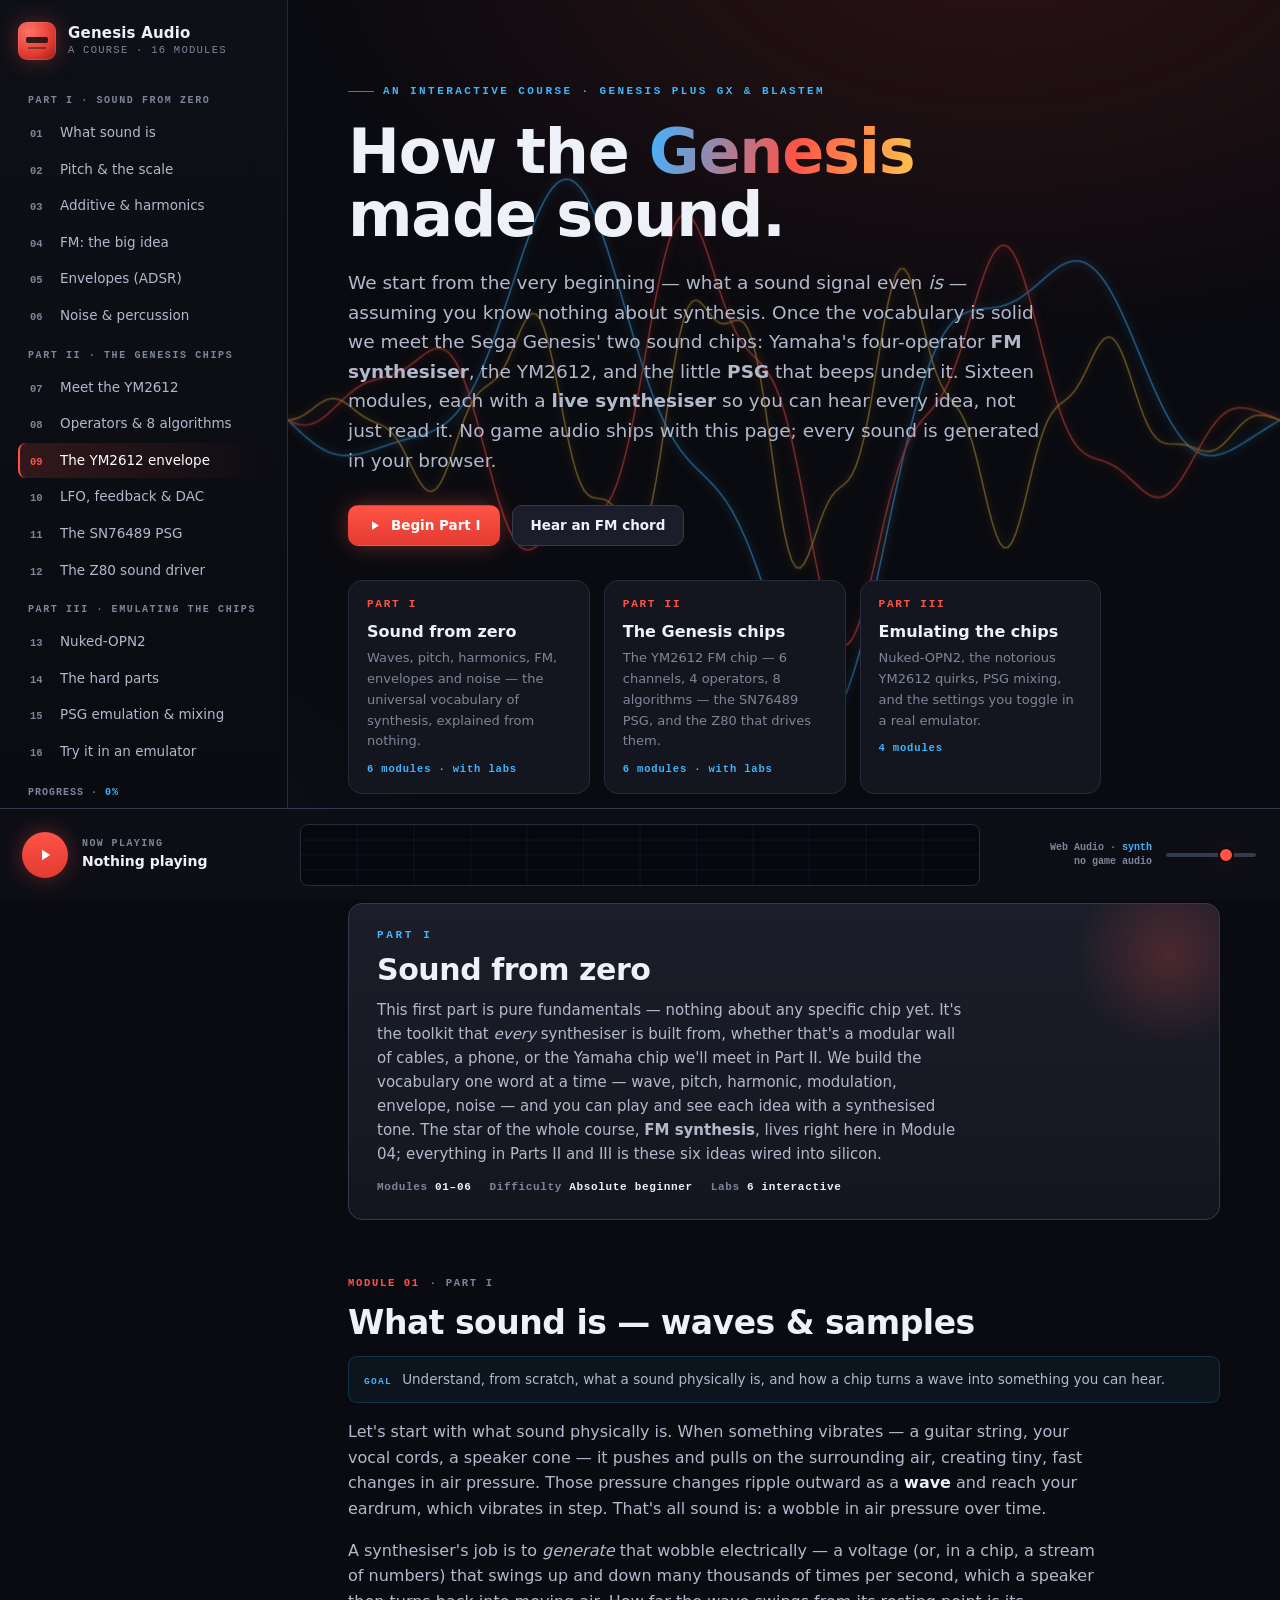
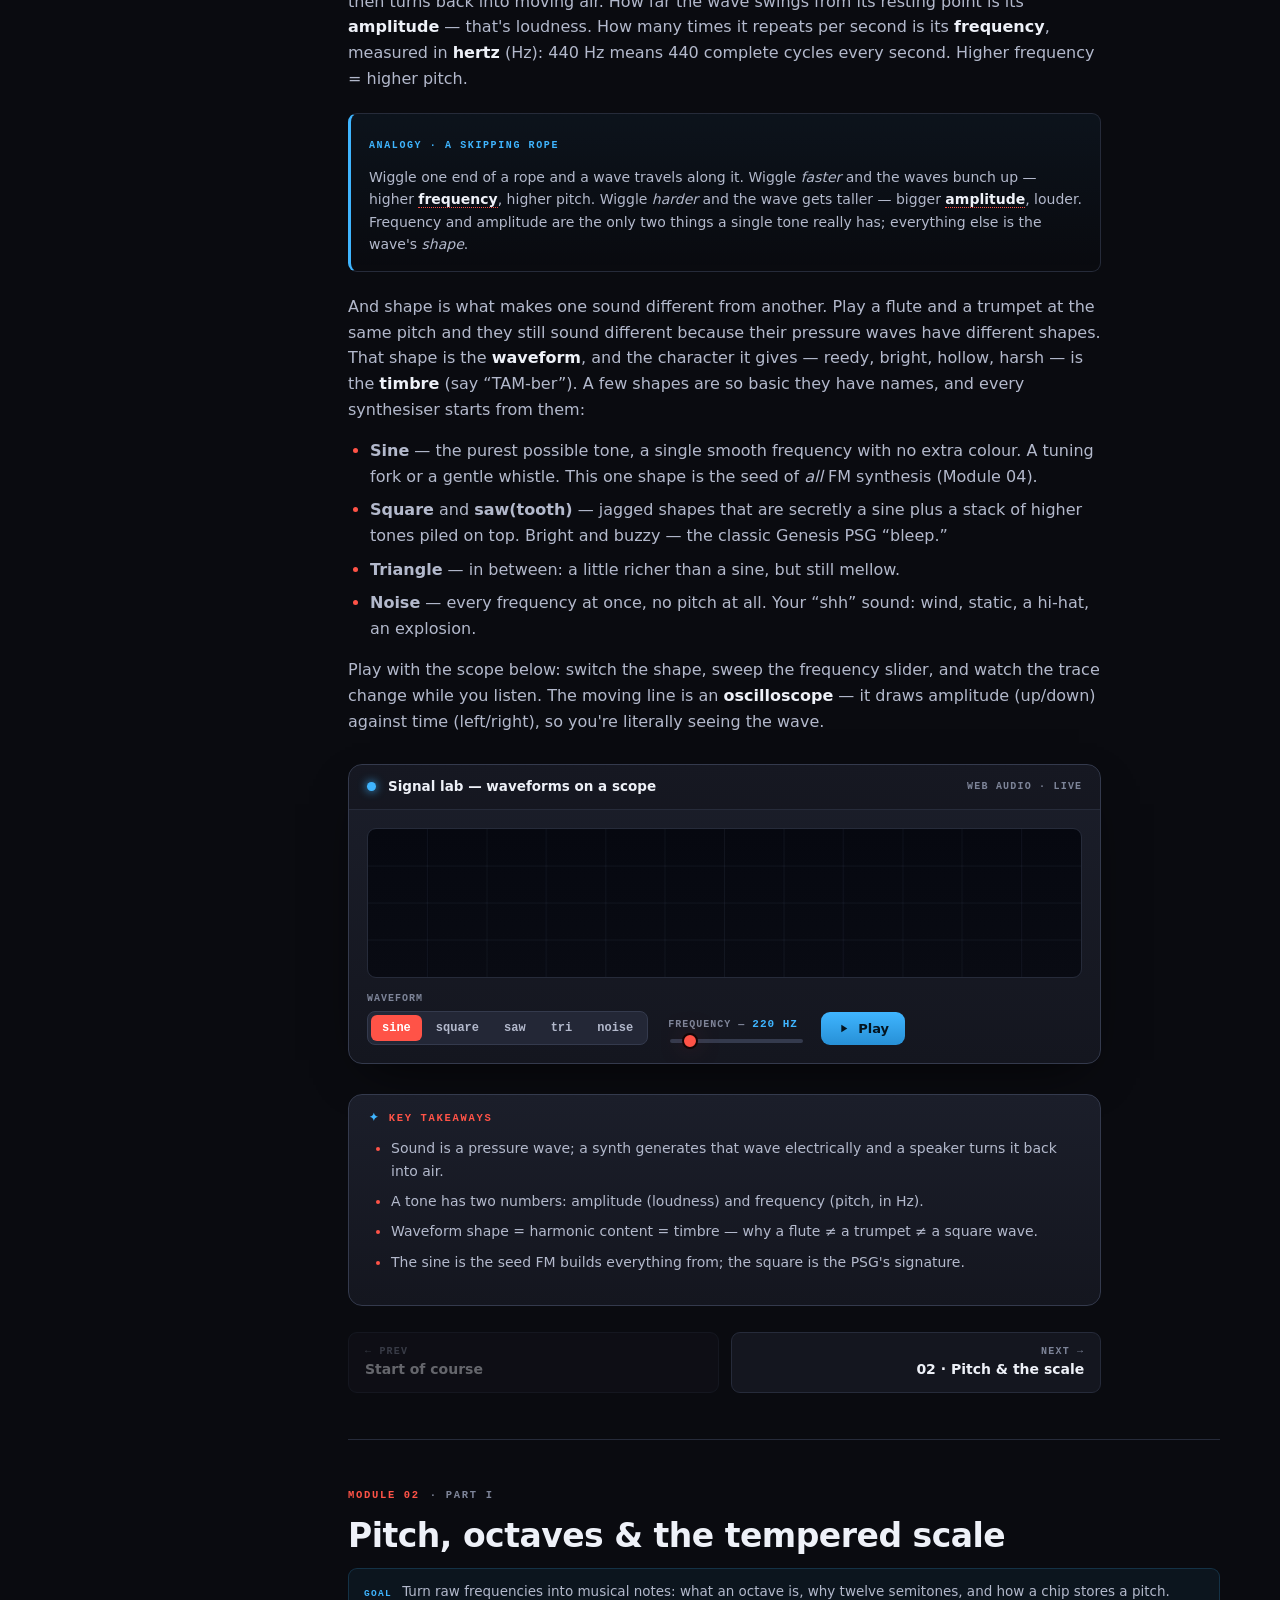
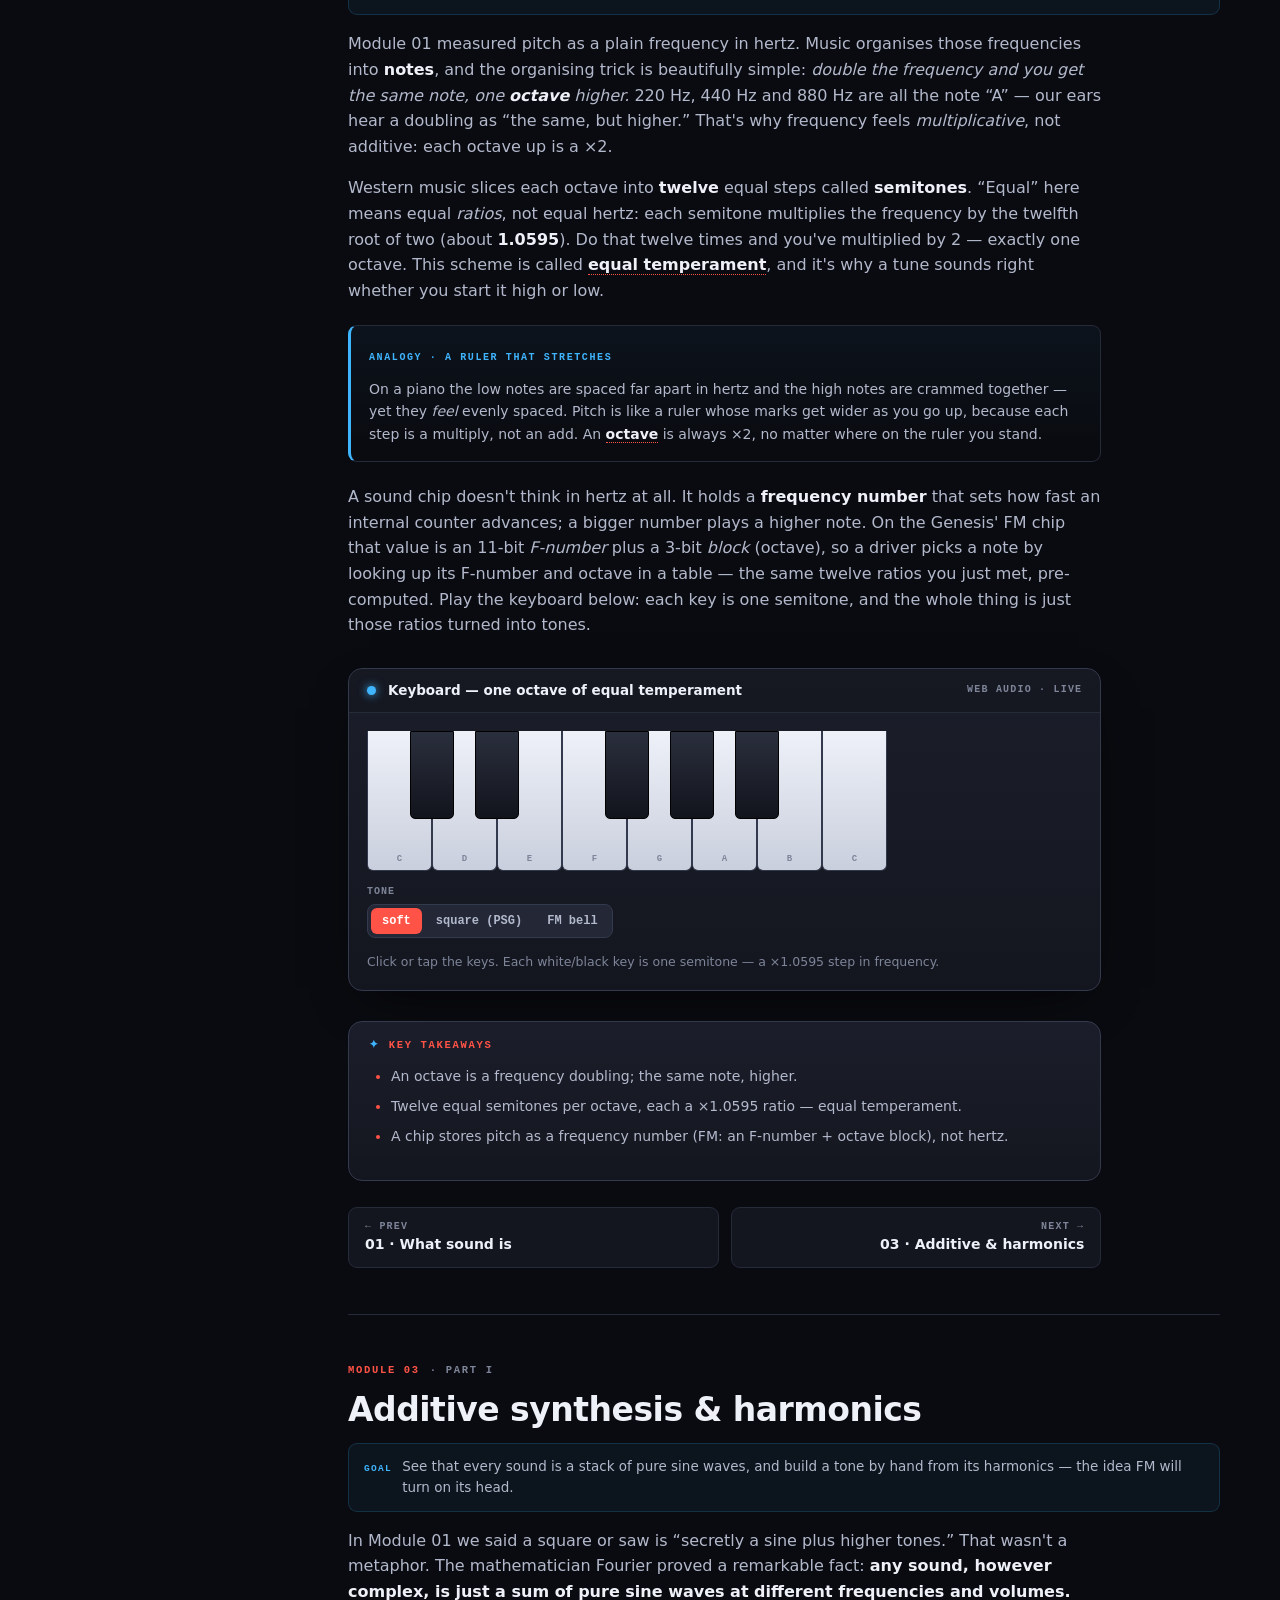
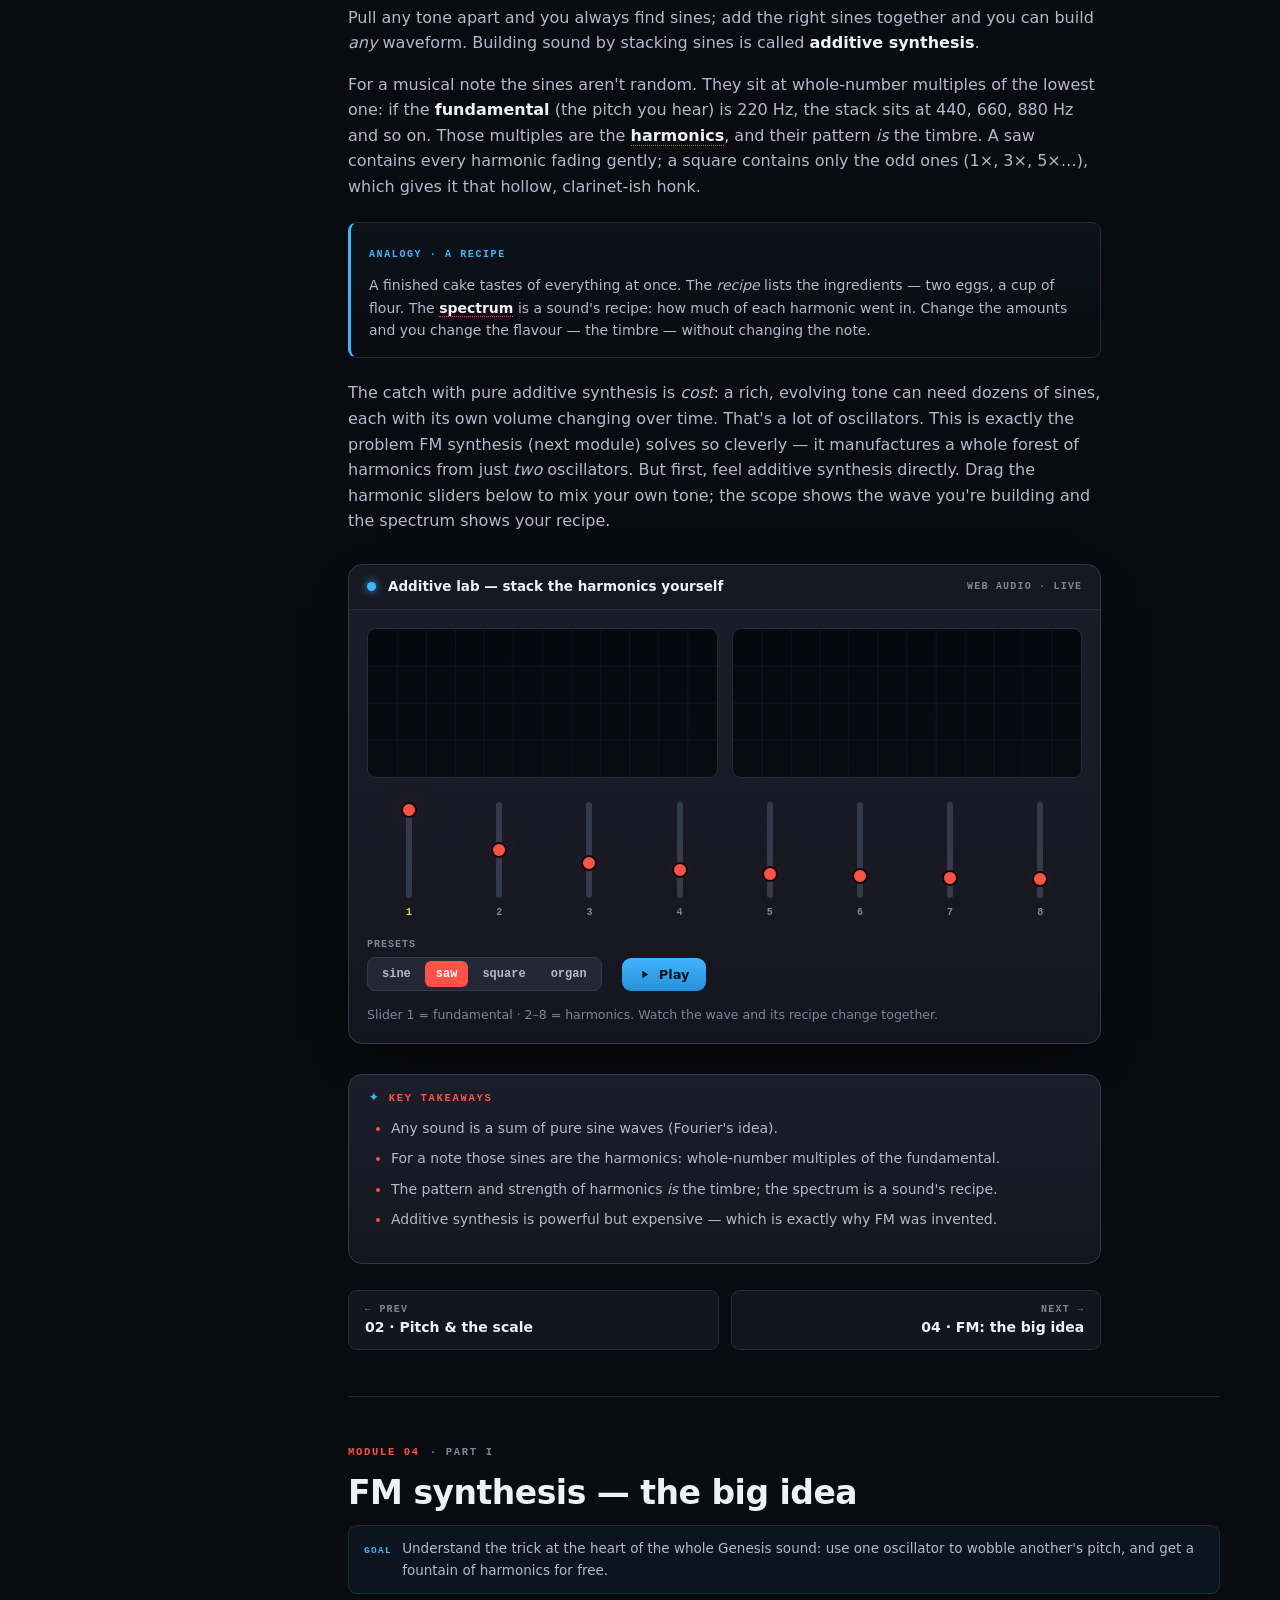
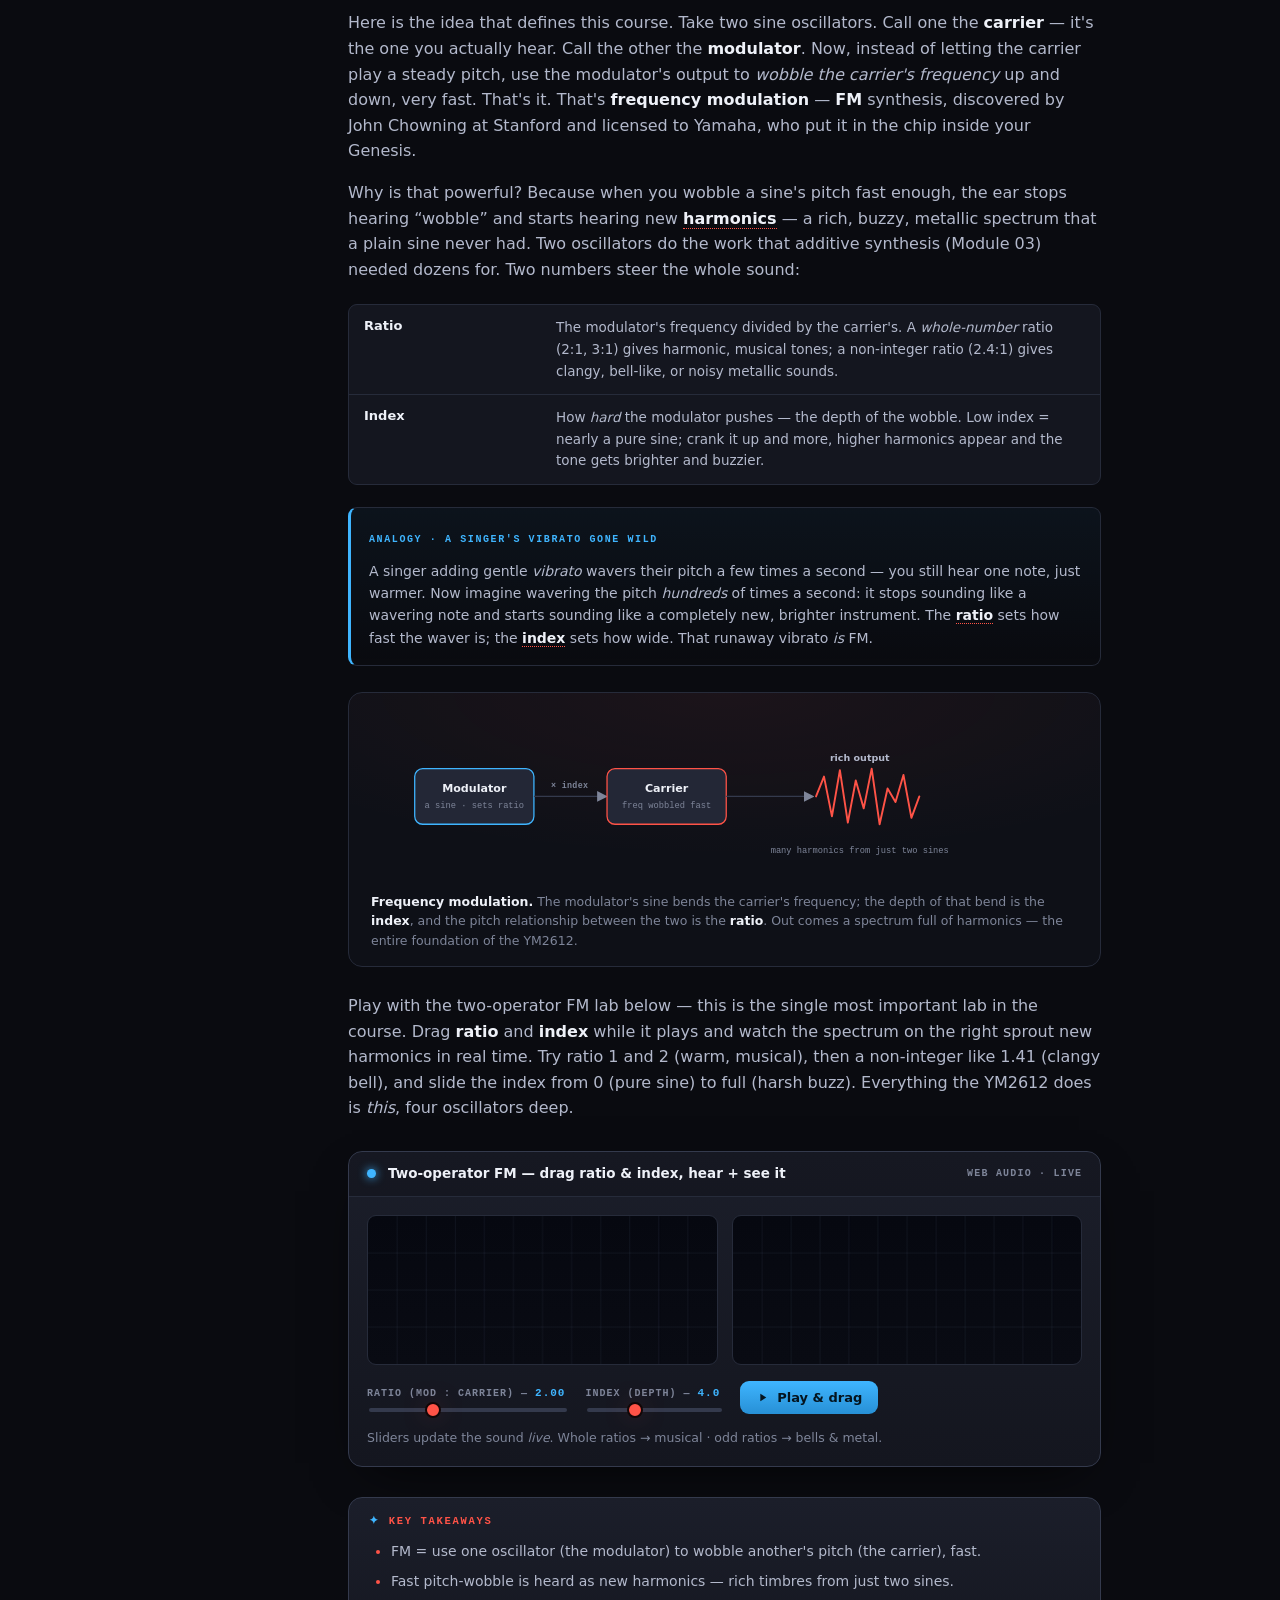
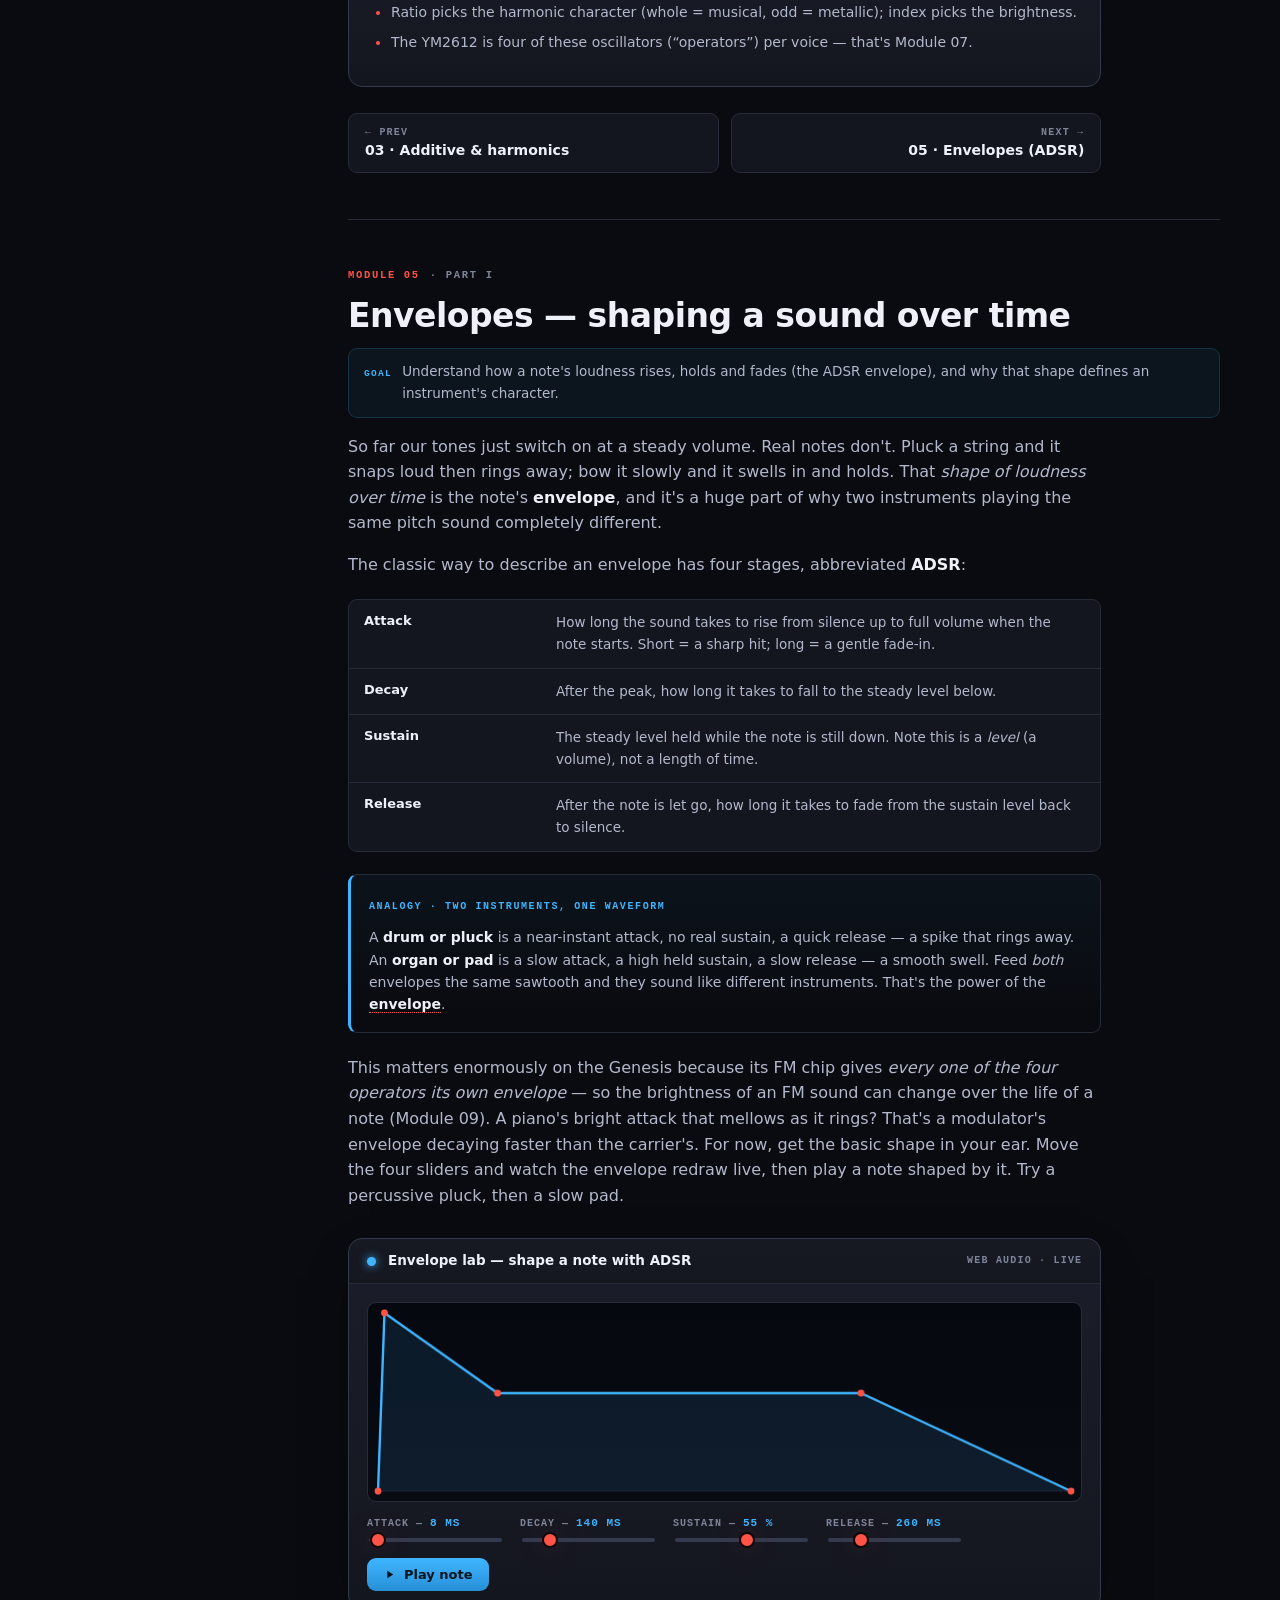
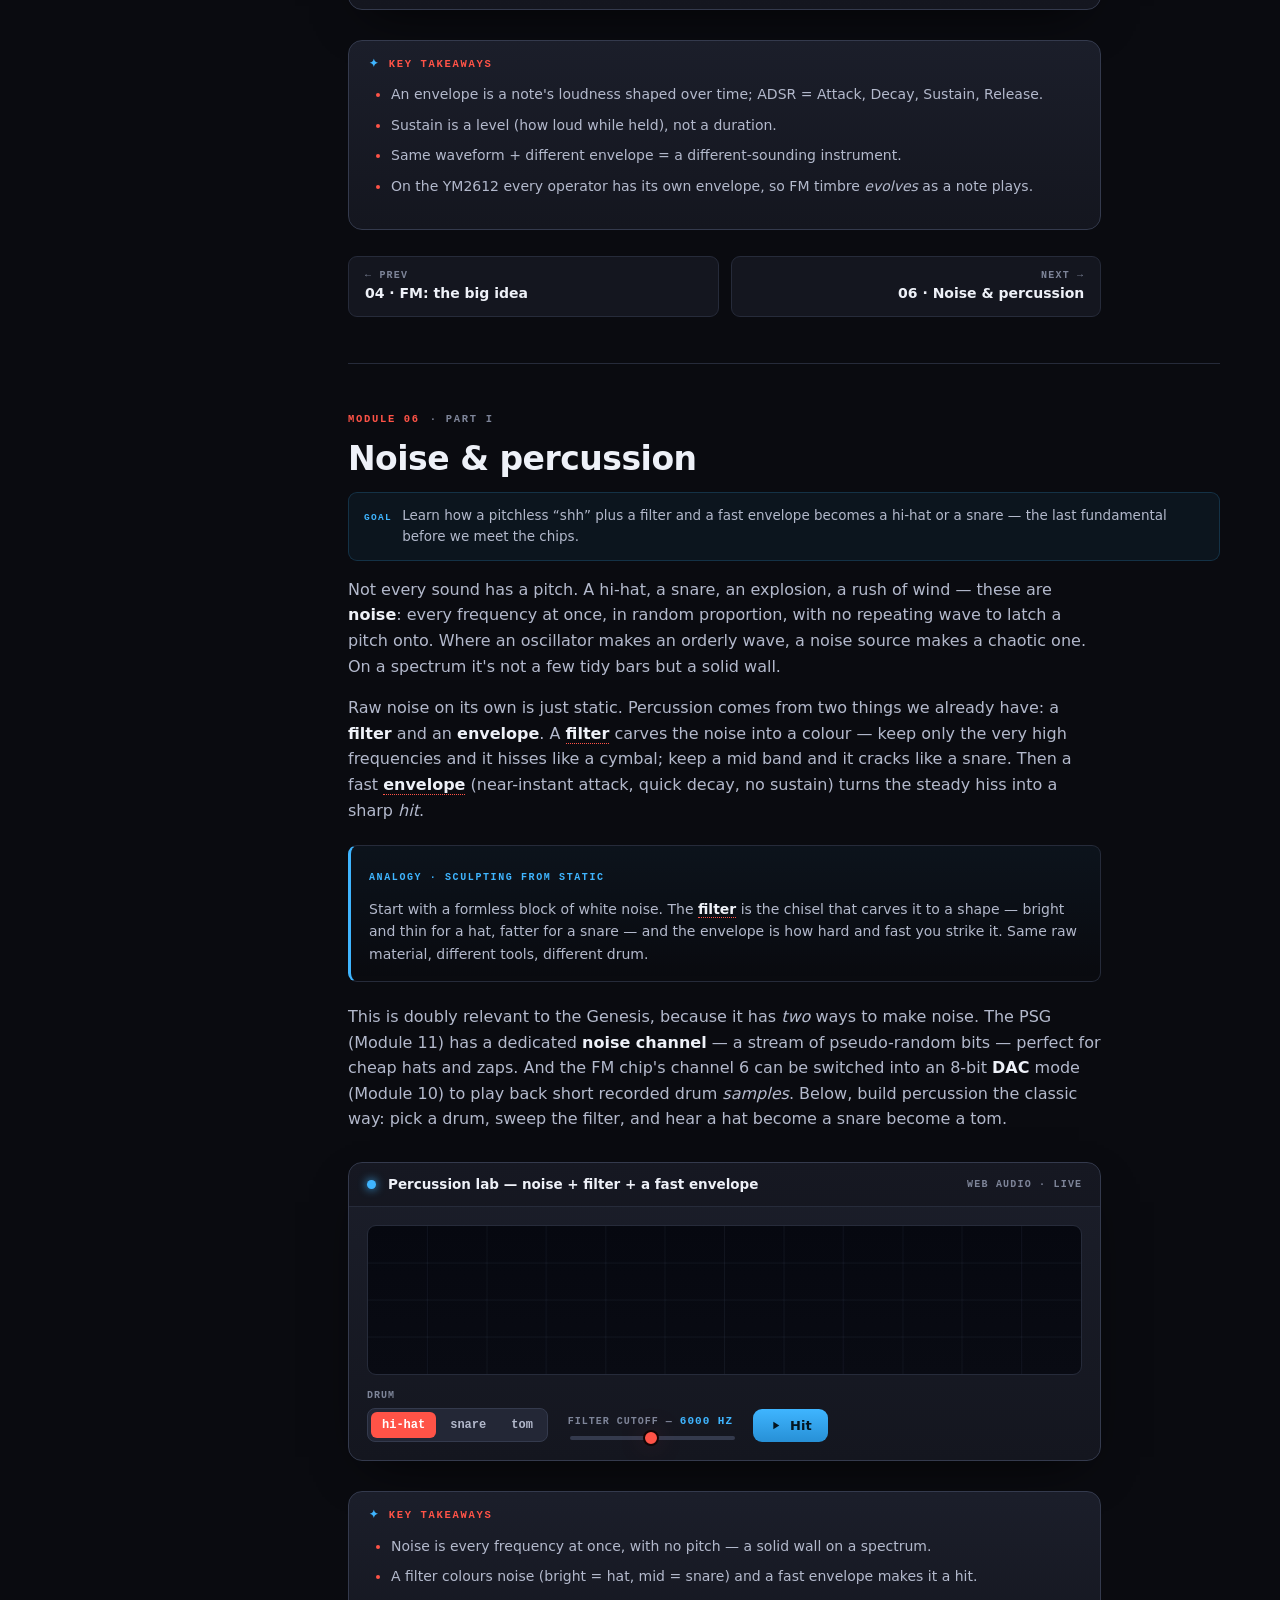
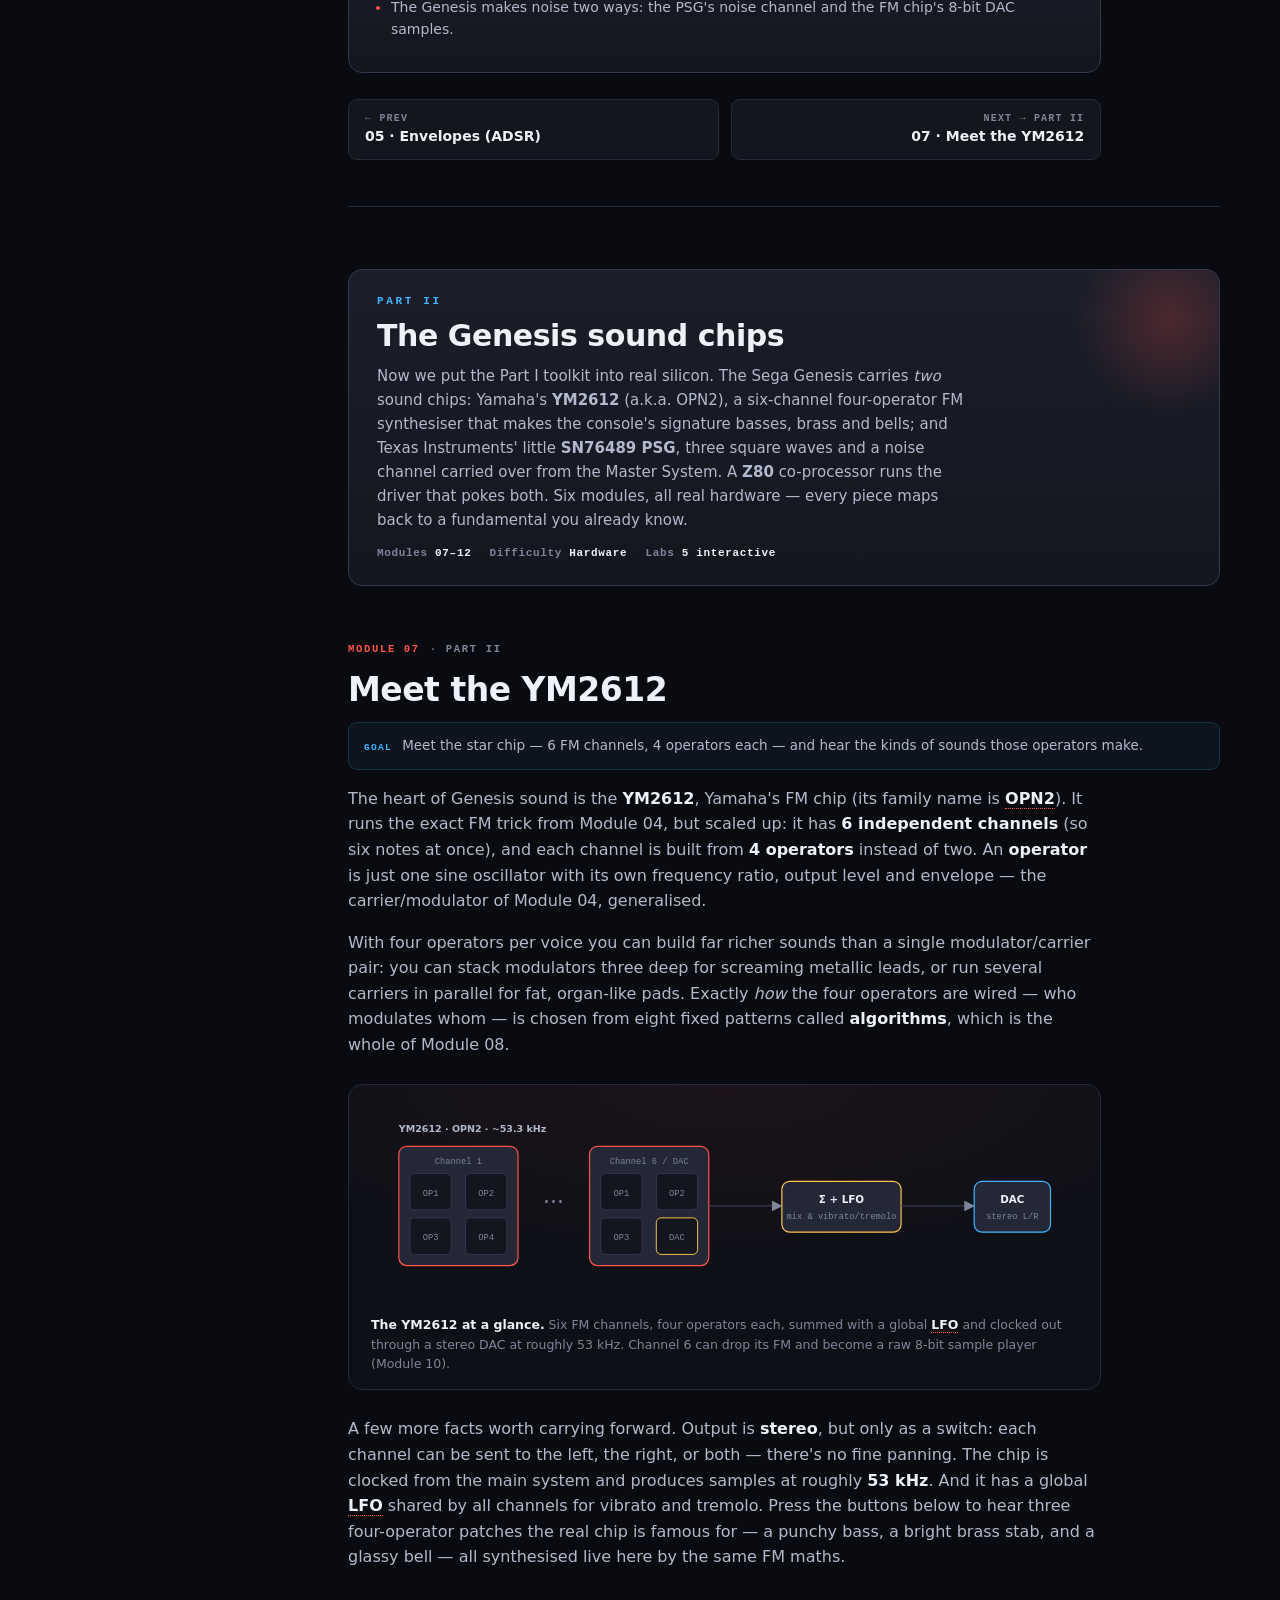
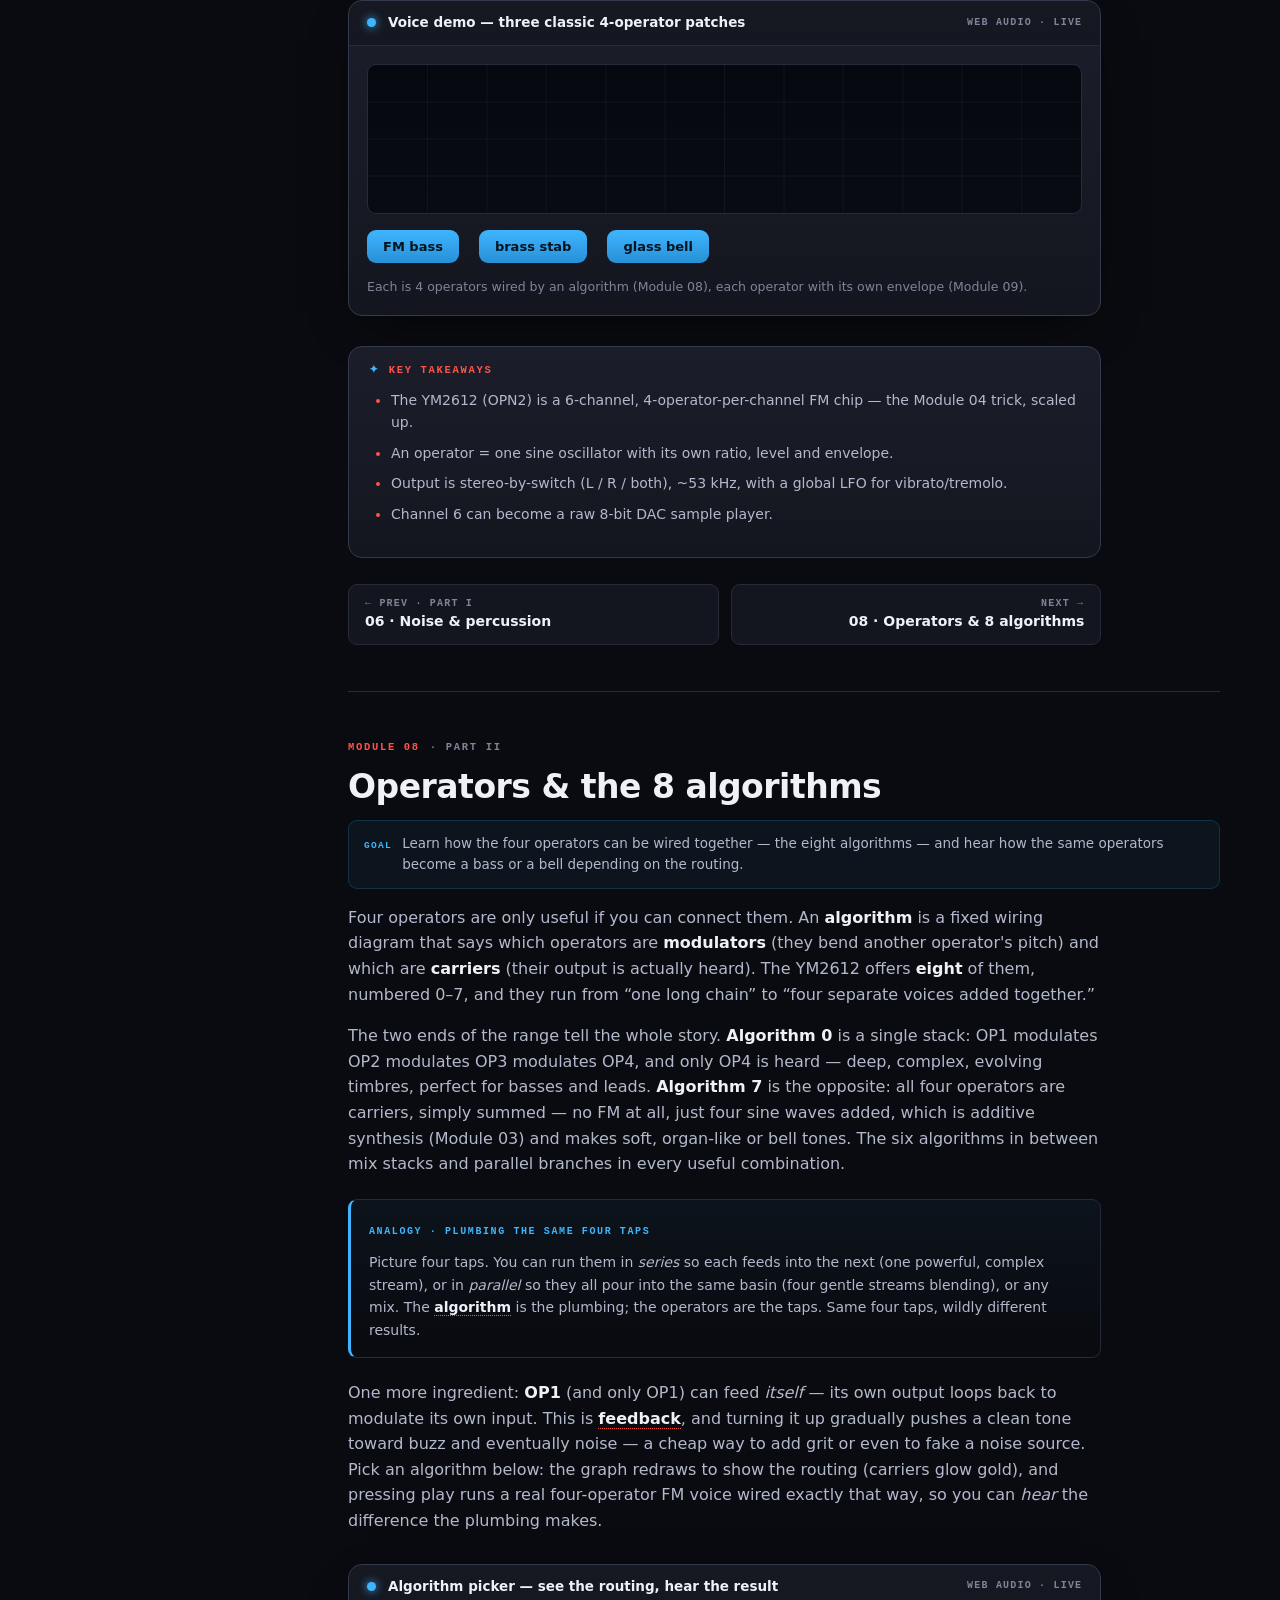
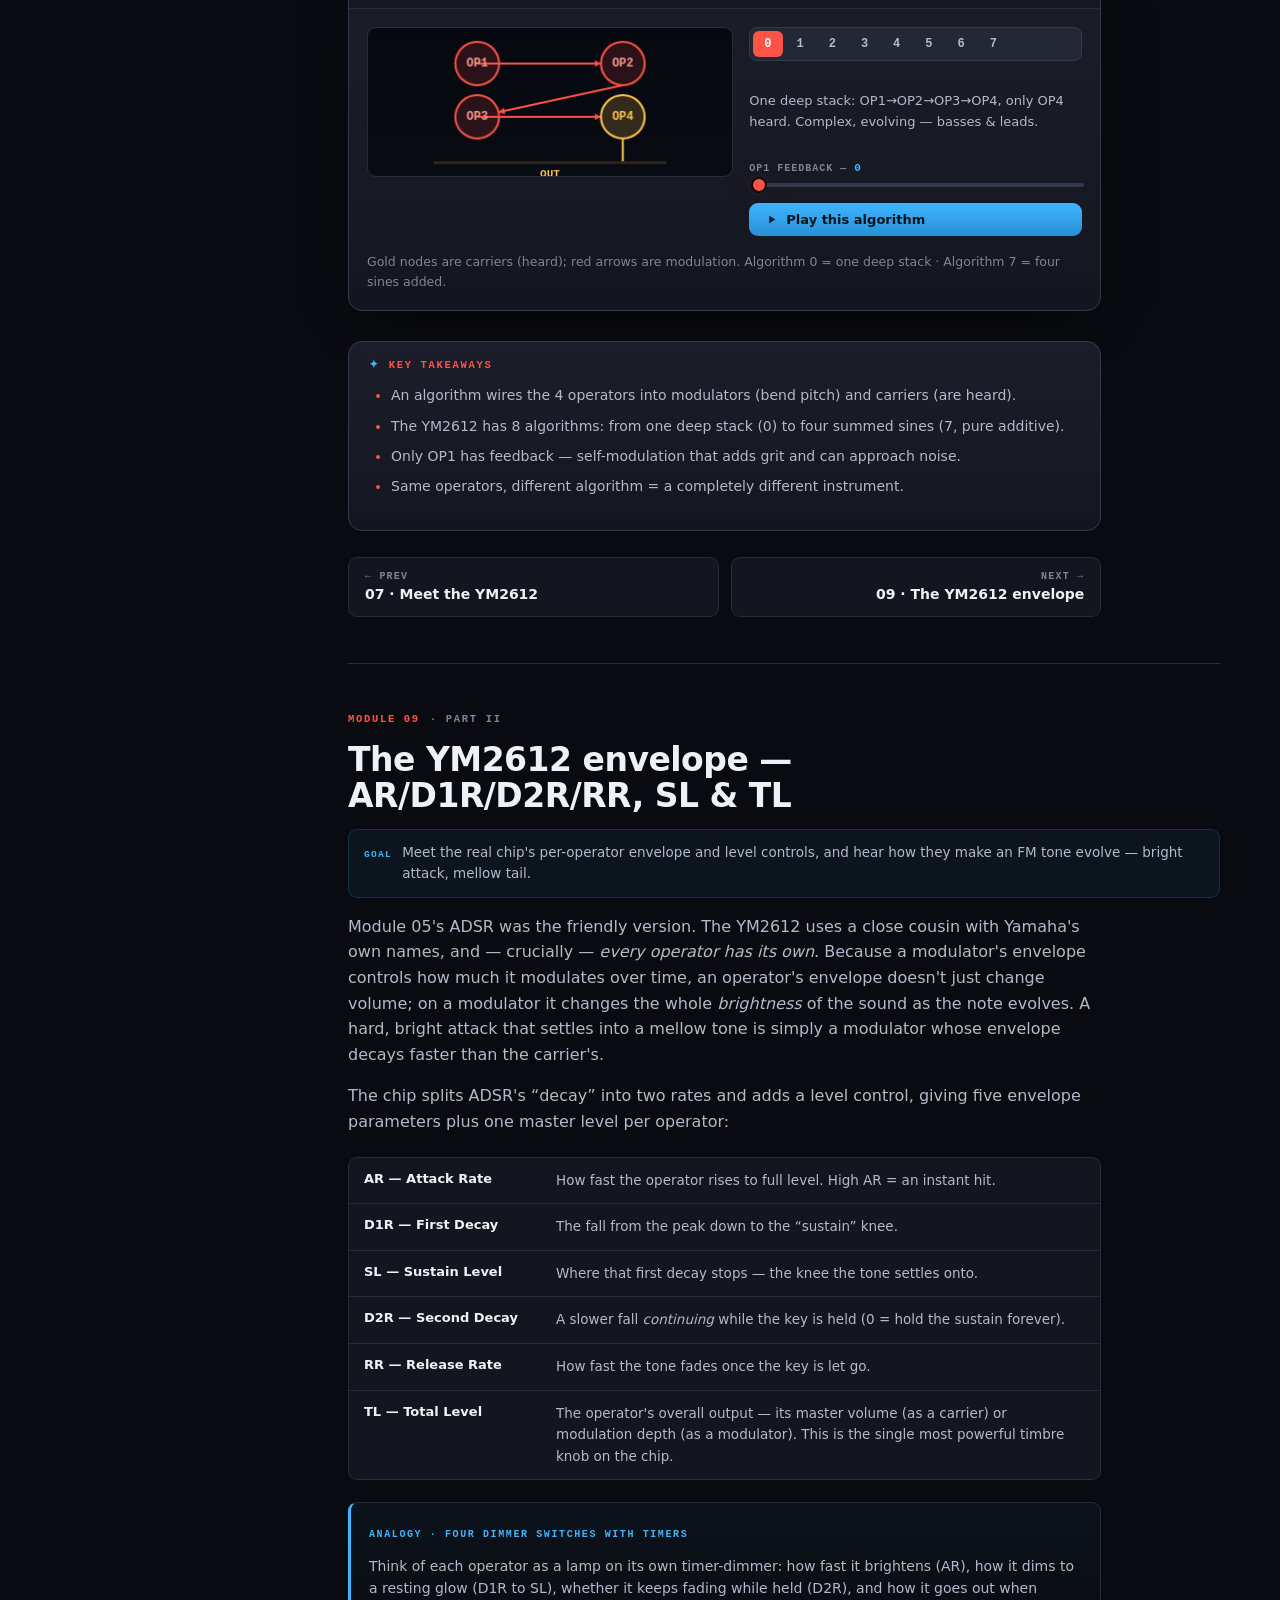
==== audio/index.html @ b5cee0f3 "Add audio course: FM synthesis, the YM2612 & the SN76489 PSG 16-module interactive course grounded i" ====
<!DOCTYPE html>
<html lang="en">
<head>
<meta charset="utf-8">
<meta name="viewport" content="width=device-width, initial-scale=1">
<title>Genesis Audio — FM synthesis, the YM2612 &amp; the PSG</title>
<link rel="icon" href="data:image/svg+xml,%3Csvg xmlns=%27http://www.w3.org/2000/svg%27 viewBox=%270 0 32 32%27%3E%3Crect width=%2732%27 height=%2732%27 rx=%278%27 fill=%27%23ff5347%27/%3E%3Crect x=%276%27 y=%278%27 width=%2720%27 height=%275%27 rx=%272%27 fill=%27%230a0b10%27/%3E%3C/svg%3E">
<meta name="description" content="A hands-on course in three parts: sound synthesis from scratch, how the Sega Genesis makes sound with the YM2612 FM chip and the SN76489 PSG, and how emulators like Genesis Plus GX, BlastEm and Nuked-OPN2 reproduce it — with a built-in synthesiser so you can hear every idea.">
<link rel="stylesheet" href="styles.css?v=20260706a">
</head>
<body>

<div class="progress" aria-hidden="true"><div class="fill" id="progress-fill"></div></div>
<button class="menu-btn" id="menu-btn" aria-label="Open contents">☰</button>
<div class="scrim" id="scrim"></div>

<div class="app">

  <!-- ================================================= SIDEBAR ============ -->
  <aside class="sidebar" id="sidebar">
    <div class="brand">
      <div class="logo" aria-hidden="true"></div>
      <div>
        <h1>Genesis Audio</h1>
        <span class="sub">A course · 16 modules</span>
      </div>
    </div>

    <nav class="toc" aria-label="Course contents">
      <div class="toc-group">Part I · Sound from zero</div>
      <a href="#waves"><span class="n">01</span><span>What sound is</span></a>
      <a href="#pitch"><span class="n">02</span><span>Pitch &amp; the scale</span></a>
      <a href="#additive"><span class="n">03</span><span>Additive &amp; harmonics</span></a>
      <a href="#fm"><span class="n">04</span><span>FM: the big idea</span></a>
      <a href="#envelope"><span class="n">05</span><span>Envelopes (ADSR)</span></a>
      <a href="#noise"><span class="n">06</span><span>Noise &amp; percussion</span></a>

      <div class="toc-group">Part II · The Genesis chips</div>
      <a href="#ym2612"><span class="n">07</span><span>Meet the YM2612</span></a>
      <a href="#algorithms"><span class="n">08</span><span>Operators &amp; 8 algorithms</span></a>
      <a href="#envelopes2"><span class="n">09</span><span>The YM2612 envelope</span></a>
      <a href="#lfo-dac"><span class="n">10</span><span>LFO, feedback &amp; DAC</span></a>
      <a href="#psg"><span class="n">11</span><span>The SN76489 PSG</span></a>
      <a href="#z80"><span class="n">12</span><span>The Z80 sound driver</span></a>

      <div class="toc-group">Part III · Emulating the chips</div>
      <a href="#nuked"><span class="n">13</span><span>Nuked-OPN2</span></a>
      <a href="#quirks"><span class="n">14</span><span>The hard parts</span></a>
      <a href="#psg-mix"><span class="n">15</span><span>PSG emulation &amp; mixing</span></a>
      <a href="#try"><span class="n">16</span><span>Try it in an emulator</span></a>

      <div class="progress-note">Progress · <b id="pct">0%</b></div>
    </nav>
  </aside>

  <!-- ================================================= MAIN =============== -->
  <main class="main">

    <!-- ------------------------------------------------ HERO -------------- -->
    <header class="hero">
      <canvas id="hero-scope" aria-hidden="true"></canvas>
      <div class="wrap">
        <div class="inner">
          <span class="eyebrow">An interactive course · Genesis Plus GX &amp; BlastEm</span>
          <h2>How the <span class="grad">Genesis</span> made sound.</h2>
          <p class="lede">
            We start from the very beginning — what a sound signal even <em>is</em> —
            assuming you know nothing about synthesis. Once the vocabulary is solid we
            meet the Sega Genesis' two sound chips: Yamaha's four-operator
            <strong>FM synthesiser</strong>, the YM2612, and the little
            <strong>PSG</strong> that beeps under it. Sixteen modules, each with a
            <strong>live synthesiser</strong> so you can hear every idea, not just read
            it. No game audio ships with this page; every sound is generated in your
            browser.
          </p>
          <div class="cta-row">
            <a class="btn primary" href="#waves">
              <svg viewBox="0 0 24 24" fill="currentColor"><path d="M8 5v14l11-7z"/></svg>
              Begin Part I
            </a>
            <button class="btn" id="play-chord">Hear an FM chord</button>
          </div>

          <div class="arc-cards">
            <a class="arc" href="#part-1">
              <div class="an">PART I</div>
              <h4>Sound from zero</h4>
              <p>Waves, pitch, harmonics, FM, envelopes and noise — the universal vocabulary of synthesis, explained from nothing.</p>
              <div class="cnt">6 modules · with labs</div>
            </a>
            <a class="arc" href="#part-2">
              <div class="an">PART II</div>
              <h4>The Genesis chips</h4>
              <p>The YM2612 FM chip — 6 channels, 4 operators, 8 algorithms — the SN76489 PSG, and the Z80 that drives them.</p>
              <div class="cnt">6 modules · with labs</div>
            </a>
            <a class="arc" href="#part-3">
              <div class="an">PART III</div>
              <h4>Emulating the chips</h4>
              <p>Nuked-OPN2, the notorious YM2612 quirks, PSG mixing, and the settings you toggle in a real emulator.</p>
              <div class="cnt">4 modules</div>
            </a>
          </div>
        </div>
      </div>
    </header>

    <div class="wrap">

      <!-- ============================================ PART I ============== -->
      <section class="part" id="part-1">
        <div class="part-inner">
          <div class="kicker">Part I</div>
          <h3>Sound from zero</h3>
          <p>
            This first part is pure fundamentals — nothing about any specific chip
            yet. It's the toolkit that <em>every</em> synthesiser is built from,
            whether that's a modular wall of cables, a phone, or the Yamaha chip we'll
            meet in Part II. We build the vocabulary one word at a time — wave, pitch,
            harmonic, modulation, envelope, noise — and you can play and see each idea
            with a synthesised tone. The star of the whole course, <strong>FM
            synthesis</strong>, lives right here in Module 04; everything in Parts II
            and III is these six ideas wired into silicon.
          </p>
          <div class="part-meta"><span>Modules <b>01–06</b></span><span>Difficulty <b>Absolute beginner</b></span><span>Labs <b>6 interactive</b></span></div>
        </div>
      </section>

      <!-- --- Module 01 --- -->
      <section class="doc" id="waves">
        <div class="mod-head">
          <span class="eye">Module 01 <span class="part-tag">· Part I</span></span>
          <h3>What sound is — waves &amp; samples</h3>
          <div class="objective"><span class="lbl">Goal</span><span class="txt">Understand, from scratch, what a sound physically is, and how a chip turns a wave into something you can hear.</span></div>
        </div>
        <div class="prose">
          <p>
            Let's start with what sound physically is. When something vibrates — a
            guitar string, your vocal cords, a speaker cone — it pushes and pulls on
            the surrounding air, creating tiny, fast changes in air pressure. Those
            pressure changes ripple outward as a <strong>wave</strong> and reach your
            eardrum, which vibrates in step. That's all sound is: a wobble in air
            pressure over time.
          </p>
          <p>
            A synthesiser's job is to <em>generate</em> that wobble electrically —
            a voltage (or, in a chip, a stream of numbers) that swings up and down
            many thousands of times per second, which a speaker then turns back into
            moving air. How far the wave swings from its resting point is its
            <strong>amplitude</strong> — that's loudness. How many times it repeats
            per second is its <strong>frequency</strong>, measured in
            <strong>hertz</strong> (Hz): 440&nbsp;Hz means 440 complete cycles every
            second. Higher frequency = higher pitch.
          </p>

          <div class="analogy">
            <span class="lbl">Analogy · A skipping rope</span>
            <p>
              Wiggle one end of a rope and a wave travels along it. Wiggle
              <em>faster</em> and the waves bunch up — higher
              <span class="term" data-tip="How many times a wave repeats per second, measured in hertz (Hz). Higher frequency = higher pitch.">frequency</span>,
              higher pitch. Wiggle <em>harder</em> and the wave gets taller — bigger
              <span class="term" data-tip="How far a wave swings from its resting point. Bigger amplitude = louder.">amplitude</span>,
              louder. Frequency and amplitude are the only two things a single tone
              really has; everything else is the wave's <em>shape</em>.
            </p>
          </div>

          <p>
            And shape is what makes one sound different from another. Play a flute and
            a trumpet at the same pitch and they still sound different because their
            pressure waves have different shapes. That shape is the
            <strong>waveform</strong>, and the character it gives — reedy, bright,
            hollow, harsh — is the <strong>timbre</strong> (say &ldquo;TAM-ber&rdquo;).
            A few shapes are so basic they have names, and every synthesiser starts
            from them:
          </p>
          <ul>
            <li><strong>Sine</strong> — the purest possible tone, a single smooth frequency with no extra colour. A tuning fork or a gentle whistle. This one shape is the seed of <em>all</em> FM synthesis (Module 04).</li>
            <li><strong>Square</strong> and <strong>saw(tooth)</strong> — jagged shapes that are secretly a sine plus a stack of higher tones piled on top. Bright and buzzy — the classic Genesis PSG &ldquo;bleep.&rdquo;</li>
            <li><strong>Triangle</strong> — in between: a little richer than a sine, but still mellow.</li>
            <li><strong>Noise</strong> — every frequency at once, no pitch at all. Your &ldquo;shh&rdquo; sound: wind, static, a hi-hat, an explosion.</li>
          </ul>
          <p>
            Play with the scope below: switch the shape, sweep the frequency slider,
            and watch the trace change while you listen. The moving line is an
            <strong>oscilloscope</strong> — it draws amplitude (up/down) against time
            (left/right), so you're literally seeing the wave.
          </p>

          <div class="lab" id="lab-wave">
            <div class="lab-head"><span class="dot"></span><span class="title">Signal lab — waveforms on a scope</span><span class="badge">Web Audio · live</span></div>
            <div class="lab-body">
              <canvas class="scope" aria-label="Oscilloscope trace of the selected waveform"></canvas>
              <div class="controls">
                <div class="ctrl">
                  <label>Waveform</label>
                  <div class="seg-btns" role="group" aria-label="Waveform">
                    <button class="on" data-shape="sine">sine</button>
                    <button data-shape="square">square</button>
                    <button data-shape="sawtooth">saw</button>
                    <button data-shape="triangle">tri</button>
                    <button data-shape="noise">noise</button>
                  </div>
                </div>
                <div class="ctrl">
                  <label>Frequency — <span class="val" data-wave-freq-val>220 Hz</span></label>
                  <input type="range" min="55" max="1760" value="220" step="1" data-wave-freq aria-label="Frequency">
                </div>
                <button class="play-btn" data-wave-play>
                  <svg viewBox="0 0 24 24" fill="currentColor"><path d="M8 5v14l11-7z"/></svg>
                  Play
                </button>
              </div>
            </div>
          </div>

          <div class="takeaway">
            <div class="th">Key takeaways</div>
            <ul>
              <li>Sound is a pressure wave; a synth generates that wave electrically and a speaker turns it back into air.</li>
              <li>A tone has two numbers: amplitude (loudness) and frequency (pitch, in Hz).</li>
              <li>Waveform shape = harmonic content = timbre — why a flute ≠ a trumpet ≠ a square wave.</li>
              <li>The sine is the seed FM builds everything from; the square is the PSG's signature.</li>
            </ul>
          </div>

          <div class="mod-nav">
            <a class="disabled" aria-disabled="true"><span class="dir">← Prev</span><span class="ttl">Start of course</span></a>
            <a class="next" href="#pitch"><span class="dir">Next →</span><span class="ttl">02 · Pitch &amp; the scale</span></a>
          </div>
        </div>
      </section>

      <!-- --- Module 02 --- -->
      <section class="doc" id="pitch">
        <div class="mod-head">
          <span class="eye">Module 02 <span class="part-tag">· Part I</span></span>
          <h3>Pitch, octaves &amp; the tempered scale</h3>
          <div class="objective"><span class="lbl">Goal</span><span class="txt">Turn raw frequencies into musical notes: what an octave is, why twelve semitones, and how a chip stores a pitch.</span></div>
        </div>
        <div class="prose">
          <p>
            Module 01 measured pitch as a plain frequency in hertz. Music organises
            those frequencies into <strong>notes</strong>, and the organising trick is
            beautifully simple: <em>double the frequency and you get the same note, one
            <strong>octave</strong> higher.</em> 220&nbsp;Hz, 440&nbsp;Hz and
            880&nbsp;Hz are all the note &ldquo;A&rdquo; — our ears hear a doubling as
            &ldquo;the same, but higher.&rdquo; That's why frequency feels
            <em>multiplicative</em>, not additive: each octave up is a ×2.
          </p>
          <p>
            Western music slices each octave into <strong>twelve</strong> equal steps
            called <strong>semitones</strong>. &ldquo;Equal&rdquo; here means equal
            <em>ratios</em>, not equal hertz: each semitone multiplies the frequency by
            the twelfth root of two (about <strong>1.0595</strong>). Do that twelve
            times and you've multiplied by 2 — exactly one octave. This scheme is
            called <span class="term" data-tip="Tuning where every semitone is the same frequency ratio (the 12th root of 2), so music sounds the same in any key.">equal temperament</span>,
            and it's why a tune sounds right whether you start it high or low.
          </p>

          <div class="analogy">
            <span class="lbl">Analogy · A ruler that stretches</span>
            <p>
              On a piano the low notes are spaced far apart in hertz and the high notes
              are crammed together — yet they <em>feel</em> evenly spaced. Pitch is
              like a ruler whose marks get wider as you go up, because each step is a
              multiply, not an add. An
              <span class="term" data-tip="A doubling of frequency; the same note, higher. 220 Hz and 440 Hz are both 'A'.">octave</span>
              is always ×2, no matter where on the ruler you stand.
            </p>
          </div>

          <p>
            A sound chip doesn't think in hertz at all. It holds a
            <strong>frequency number</strong> that sets how fast an internal counter
            advances; a bigger number plays a higher note. On the Genesis' FM chip that
            value is an 11-bit <em>F-number</em> plus a 3-bit <em>block</em> (octave),
            so a driver picks a note by looking up its F-number and octave in a table —
            the same twelve ratios you just met, pre-computed. Play the keyboard below:
            each key is one semitone, and the whole thing is just those ratios turned
            into tones.
          </p>

          <div class="lab" id="lab-pitch">
            <div class="lab-head"><span class="dot"></span><span class="title">Keyboard — one octave of equal temperament</span><span class="badge">Web Audio · live</span></div>
            <div class="lab-body">
              <div class="piano" data-piano aria-label="Playable one-octave keyboard"></div>
              <div class="controls">
                <div class="ctrl">
                  <label>Tone</label>
                  <div class="seg-btns" role="group" aria-label="Keyboard tone">
                    <button class="on" data-pkey-shape="triangle">soft</button>
                    <button data-pkey-shape="square">square (PSG)</button>
                    <button data-pkey-shape="fm">FM bell</button>
                  </div>
                </div>
                <span style="font-size:12.5px;color:var(--muted)">Click or tap the keys. Each white/black key is one semitone — a ×1.0595 step in frequency.</span>
              </div>
            </div>
          </div>

          <div class="takeaway">
            <div class="th">Key takeaways</div>
            <ul>
              <li>An octave is a frequency doubling; the same note, higher.</li>
              <li>Twelve equal semitones per octave, each a ×1.0595 ratio — equal temperament.</li>
              <li>A chip stores pitch as a frequency number (FM: an F-number + octave block), not hertz.</li>
            </ul>
          </div>

          <div class="mod-nav">
            <a href="#waves"><span class="dir">← Prev</span><span class="ttl">01 · What sound is</span></a>
            <a class="next" href="#additive"><span class="dir">Next →</span><span class="ttl">03 · Additive &amp; harmonics</span></a>
          </div>
        </div>
      </section>

      <!-- --- Module 03 --- -->
      <section class="doc" id="additive">
        <div class="mod-head">
          <span class="eye">Module 03 <span class="part-tag">· Part I</span></span>
          <h3>Additive synthesis &amp; harmonics</h3>
          <div class="objective"><span class="lbl">Goal</span><span class="txt">See that every sound is a stack of pure sine waves, and build a tone by hand from its harmonics — the idea FM will turn on its head.</span></div>
        </div>
        <div class="prose">
          <p>
            In Module 01 we said a square or saw is &ldquo;secretly a sine plus higher
            tones.&rdquo; That wasn't a metaphor. The mathematician Fourier proved a
            remarkable fact: <strong>any sound, however complex, is just a sum of pure
            sine waves at different frequencies and volumes.</strong> Pull any tone
            apart and you always find sines; add the right sines together and you can
            build <em>any</em> waveform. Building sound by stacking sines is called
            <strong>additive synthesis</strong>.
          </p>
          <p>
            For a musical note the sines aren't random. They sit at whole-number
            multiples of the lowest one: if the <strong>fundamental</strong> (the pitch
            you hear) is 220&nbsp;Hz, the stack sits at 440, 660, 880&nbsp;Hz and so on.
            Those multiples are the <span class="term" data-tip="Whole-number multiples of the fundamental frequency (2×, 3×, 4×…). Their pattern and strength define a sound's timbre.">harmonics</span>,
            and their pattern <em>is</em> the timbre. A saw contains every harmonic
            fading gently; a square contains only the odd ones (1×, 3×, 5×…), which
            gives it that hollow, clarinet-ish honk.
          </p>

          <div class="analogy">
            <span class="lbl">Analogy · A recipe</span>
            <p>
              A finished cake tastes of everything at once. The
              <em>recipe</em> lists the ingredients — two eggs, a cup of flour. The
              <span class="term" data-tip="A picture of how much of each frequency a sound contains — its recipe of sine ingredients.">spectrum</span>
              is a sound's recipe: how much of each harmonic went in. Change the
              amounts and you change the flavour — the timbre — without changing the
              note.
            </p>
          </div>

          <p>
            The catch with pure additive synthesis is <em>cost</em>: a rich, evolving
            tone can need dozens of sines, each with its own volume changing over time.
            That's a lot of oscillators. This is exactly the problem FM synthesis
            (next module) solves so cleverly — it manufactures a whole forest of
            harmonics from just <em>two</em> oscillators. But first, feel additive
            synthesis directly. Drag the harmonic sliders below to mix your own tone;
            the scope shows the wave you're building and the spectrum shows your recipe.
          </p>

          <div class="lab" id="lab-additive">
            <div class="lab-head"><span class="dot"></span><span class="title">Additive lab — stack the harmonics yourself</span><span class="badge">Web Audio · live</span></div>
            <div class="lab-body">
              <div class="spectrum-grid">
                <canvas class="scope" aria-label="Oscilloscope of the built-up wave"></canvas>
                <canvas class="spectrum" aria-label="Spectrum of the built-up wave"></canvas>
              </div>
              <div class="harm-sliders" data-harm-sliders aria-label="Harmonic amplitude sliders"></div>
              <div class="controls">
                <div class="ctrl">
                  <label>Presets</label>
                  <div class="seg-btns" role="group" aria-label="Presets">
                    <button data-harm-preset="sine">sine</button>
                    <button class="on" data-harm-preset="saw">saw</button>
                    <button data-harm-preset="square">square</button>
                    <button data-harm-preset="organ">organ</button>
                  </div>
                </div>
                <button class="play-btn" data-additive-play>
                  <svg viewBox="0 0 24 24" fill="currentColor"><path d="M8 5v14l11-7z"/></svg>
                  Play
                </button>
                <span style="font-size:12.5px;color:var(--muted)">Slider 1 = fundamental · 2–8 = harmonics. Watch the wave and its recipe change together.</span>
              </div>
            </div>
          </div>

          <div class="takeaway">
            <div class="th">Key takeaways</div>
            <ul>
              <li>Any sound is a sum of pure sine waves (Fourier's idea).</li>
              <li>For a note those sines are the harmonics: whole-number multiples of the fundamental.</li>
              <li>The pattern and strength of harmonics <em>is</em> the timbre; the spectrum is a sound's recipe.</li>
              <li>Additive synthesis is powerful but expensive — which is exactly why FM was invented.</li>
            </ul>
          </div>

          <div class="mod-nav">
            <a href="#pitch"><span class="dir">← Prev</span><span class="ttl">02 · Pitch &amp; the scale</span></a>
            <a class="next" href="#fm"><span class="dir">Next →</span><span class="ttl">04 · FM: the big idea</span></a>
          </div>
        </div>
      </section>

      <!-- --- Module 04 --- -->
      <section class="doc" id="fm">
        <div class="mod-head">
          <span class="eye">Module 04 <span class="part-tag">· Part I</span></span>
          <h3>FM synthesis — the big idea</h3>
          <div class="objective"><span class="lbl">Goal</span><span class="txt">Understand the trick at the heart of the whole Genesis sound: use one oscillator to wobble another's pitch, and get a fountain of harmonics for free.</span></div>
        </div>
        <div class="prose">
          <p>
            Here is the idea that defines this course. Take two sine oscillators. Call
            one the <strong>carrier</strong> — it's the one you actually hear. Call the
            other the <strong>modulator</strong>. Now, instead of letting the carrier
            play a steady pitch, use the modulator's output to <em>wobble the carrier's
            frequency</em> up and down, very fast. That's it. That's
            <strong>frequency modulation</strong> — <strong>FM</strong> synthesis,
            discovered by John Chowning at Stanford and licensed to Yamaha, who put it
            in the chip inside your Genesis.
          </p>
          <p>
            Why is that powerful? Because when you wobble a sine's pitch fast enough,
            the ear stops hearing &ldquo;wobble&rdquo; and starts hearing new
            <span class="term" data-tip="Whole-number multiples of the fundamental. FM manufactures whole stacks of them from just two oscillators.">harmonics</span>
            — a rich, buzzy, metallic spectrum that a plain sine never had. Two
            oscillators do the work that additive synthesis (Module 03) needed dozens
            for. Two numbers steer the whole sound:
          </p>
          <div class="defs">
            <div class="row"><dt>Ratio</dt><dd>The modulator's frequency divided by the carrier's. A <em>whole-number</em> ratio (2:1, 3:1) gives harmonic, musical tones; a non-integer ratio (2.4:1) gives clangy, bell-like, or noisy metallic sounds.</dd></div>
            <div class="row"><dt>Index</dt><dd>How <em>hard</em> the modulator pushes — the depth of the wobble. Low index = nearly a pure sine; crank it up and more, higher harmonics appear and the tone gets brighter and buzzier.</dd></div>
          </div>

          <div class="analogy">
            <span class="lbl">Analogy · A singer's vibrato gone wild</span>
            <p>
              A singer adding gentle <em>vibrato</em> wavers their pitch a few times a
              second — you still hear one note, just warmer. Now imagine wavering the
              pitch <em>hundreds</em> of times a second: it stops sounding like a
              wavering note and starts sounding like a completely new, brighter
              instrument. The
              <span class="term" data-tip="The modulator frequency ÷ carrier frequency. Whole numbers sound musical; odd ratios sound bell-like or metallic.">ratio</span>
              sets how fast the waver is; the
              <span class="term" data-tip="How deeply the modulator bends the carrier's pitch. More index = brighter, buzzier, more harmonics.">index</span>
              sets how wide. That runaway vibrato <em>is</em> FM.
            </p>
          </div>

          <figure class="figure">
            <svg viewBox="0 0 900 210" role="img" aria-label="A modulator oscillator bending a carrier oscillator's frequency to produce a rich output">
              <rect x="60" y="70" width="150" height="70" rx="10" class="d-fill-panel2 d-blue-s" stroke-width="1.6"/>
              <text x="135" y="100" text-anchor="middle" class="d-label" style="font-size:14px">Modulator</text>
              <text x="135" y="120" text-anchor="middle" class="d-sub">a sine · sets ratio</text>
              <line x1="210" y1="105" x2="300" y2="105" class="d-axis" stroke-width="2" marker-end="url(#fmar)"/>
              <text x="255" y="94" text-anchor="middle" class="d-flow d-gold">× index</text>
              <rect x="302" y="70" width="150" height="70" rx="10" class="d-fill-panel2 d-red-s" stroke-width="1.6"/>
              <text x="377" y="100" text-anchor="middle" class="d-label" style="font-size:14px">Carrier</text>
              <text x="377" y="120" text-anchor="middle" class="d-sub">freq wobbled fast</text>
              <line x1="452" y1="105" x2="560" y2="105" class="d-axis" stroke-width="2" marker-end="url(#fmar)"/>
              <polyline class="d-wave-r" points="565,105 575,80 585,130 595,72 605,138 615,85 625,120 635,70 645,140 655,95 665,112 675,78 685,132 695,105"/>
              <text x="620" y="60" text-anchor="middle" class="d-tag d-red">rich output</text>
              <text x="620" y="176" text-anchor="middle" class="d-sub">many harmonics from just two sines</text>
              <defs><marker id="fmar" markerWidth="9" markerHeight="9" refX="7" refY="4.5" orient="auto"><path d="M0 0 L9 4.5 L0 9 z" fill="#7e8599"/></marker></defs>
            </svg>
            <figcaption class="fig-cap"><strong>Frequency modulation.</strong> The modulator's sine bends the carrier's frequency; the depth of that bend is the <strong>index</strong>, and the pitch relationship between the two is the <strong>ratio</strong>. Out comes a spectrum full of harmonics — the entire foundation of the YM2612.</figcaption>
          </figure>

          <p>
            Play with the two-operator FM lab below — this is the single most important
            lab in the course. Drag <strong>ratio</strong> and <strong>index</strong>
            while it plays and watch the spectrum on the right sprout new harmonics in
            real time. Try ratio 1 and 2 (warm, musical), then a non-integer like 1.41
            (clangy bell), and slide the index from 0 (pure sine) to full (harsh buzz).
            Everything the YM2612 does is <em>this</em>, four oscillators deep.
          </p>

          <div class="lab" id="lab-fm">
            <div class="lab-head"><span class="dot"></span><span class="title">Two-operator FM — drag ratio &amp; index, hear + see it</span><span class="badge">Web Audio · live</span></div>
            <div class="lab-body">
              <div class="spectrum-grid">
                <canvas class="scope" aria-label="Oscilloscope of the FM tone"></canvas>
                <canvas class="spectrum" aria-label="Spectrum of the FM tone"></canvas>
              </div>
              <div class="controls">
                <div class="ctrl">
                  <label>Ratio (mod : carrier) — <span class="val" data-fm-ratio-val>2.00</span></label>
                  <input type="range" min="0.25" max="6" value="2" step="0.01" data-fm-ratio aria-label="FM ratio">
                </div>
                <div class="ctrl">
                  <label>Index (depth) — <span class="val" data-fm-index-val>4.0</span></label>
                  <input type="range" min="0" max="12" value="4" step="0.1" data-fm-index aria-label="FM index">
                </div>
                <button class="play-btn" data-fm-play>
                  <svg viewBox="0 0 24 24" fill="currentColor"><path d="M8 5v14l11-7z"/></svg>
                  Play &amp; drag
                </button>
                <span style="font-size:12.5px;color:var(--muted)">Sliders update the sound <em>live</em>. Whole ratios → musical · odd ratios → bells &amp; metal.</span>
              </div>
            </div>
          </div>

          <div class="takeaway">
            <div class="th">Key takeaways</div>
            <ul>
              <li>FM = use one oscillator (the modulator) to wobble another's pitch (the carrier), fast.</li>
              <li>Fast pitch-wobble is heard as new harmonics — rich timbres from just two sines.</li>
              <li>Ratio picks the harmonic character (whole = musical, odd = metallic); index picks the brightness.</li>
              <li>The YM2612 is four of these oscillators (&ldquo;operators&rdquo;) per voice — that's Module 07.</li>
            </ul>
          </div>

          <div class="mod-nav">
            <a href="#additive"><span class="dir">← Prev</span><span class="ttl">03 · Additive &amp; harmonics</span></a>
            <a class="next" href="#envelope"><span class="dir">Next →</span><span class="ttl">05 · Envelopes (ADSR)</span></a>
          </div>
        </div>
      </section>

      <!-- --- Module 05 --- -->
      <section class="doc" id="envelope">
        <div class="mod-head">
          <span class="eye">Module 05 <span class="part-tag">· Part I</span></span>
          <h3>Envelopes — shaping a sound over time</h3>
          <div class="objective"><span class="lbl">Goal</span><span class="txt">Understand how a note's loudness rises, holds and fades (the ADSR envelope), and why that shape defines an instrument's character.</span></div>
        </div>
        <div class="prose">
          <p>
            So far our tones just switch on at a steady volume. Real notes don't. Pluck
            a string and it snaps loud then rings away; bow it slowly and it swells in
            and holds. That <em>shape of loudness over time</em> is the note's
            <strong>envelope</strong>, and it's a huge part of why two instruments
            playing the same pitch sound completely different.
          </p>
          <p>
            The classic way to describe an envelope has four stages, abbreviated
            <strong>ADSR</strong>:
          </p>
          <div class="defs">
            <div class="row"><dt>Attack</dt><dd>How long the sound takes to rise from silence up to full volume when the note starts. Short = a sharp hit; long = a gentle fade-in.</dd></div>
            <div class="row"><dt>Decay</dt><dd>After the peak, how long it takes to fall to the steady level below.</dd></div>
            <div class="row"><dt>Sustain</dt><dd>The steady level held while the note is still down. Note this is a <em>level</em> (a volume), not a length of time.</dd></div>
            <div class="row"><dt>Release</dt><dd>After the note is let go, how long it takes to fade from the sustain level back to silence.</dd></div>
          </div>

          <div class="analogy">
            <span class="lbl">Analogy · Two instruments, one waveform</span>
            <p>
              A <strong>drum or pluck</strong> is a near-instant attack, no real
              sustain, a quick release — a spike that rings away. An
              <strong>organ or pad</strong> is a slow attack, a high held sustain, a
              slow release — a smooth swell. Feed <em>both</em> envelopes the same
              sawtooth and they sound like different instruments. That's the power of
              the <span class="term" data-tip="The shape of a note's loudness over time — Attack, Decay, Sustain, Release.">envelope</span>.
            </p>
          </div>

          <p>
            This matters enormously on the Genesis because its FM chip gives
            <em>every one of the four operators its own envelope</em> — so the
            brightness of an FM sound can change over the life of a note (Module 09).
            A piano's bright attack that mellows as it rings? That's a modulator's
            envelope decaying faster than the carrier's. For now, get the basic shape
            in your ear. Move the four sliders and watch the envelope redraw live, then
            play a note shaped by it. Try a percussive pluck, then a slow pad.
          </p>

          <div class="lab" id="lab-env">
            <div class="lab-head"><span class="dot"></span><span class="title">Envelope lab — shape a note with ADSR</span><span class="badge">Web Audio · live</span></div>
            <div class="lab-body">
              <canvas class="env-canvas" aria-label="Live drawing of the ADSR envelope shape"></canvas>
              <div class="controls">
                <div class="ctrl">
                  <label>Attack — <span class="val" data-a-val>8 ms</span></label>
                  <input type="range" min="1" max="600" value="8" data-a aria-label="Attack">
                </div>
                <div class="ctrl">
                  <label>Decay — <span class="val" data-d-val>140 ms</span></label>
                  <input type="range" min="1" max="800" value="140" data-d aria-label="Decay">
                </div>
                <div class="ctrl">
                  <label>Sustain — <span class="val" data-s-val>55 %</span></label>
                  <input type="range" min="0" max="100" value="55" data-s aria-label="Sustain">
                </div>
                <div class="ctrl">
                  <label>Release — <span class="val" data-r-val>260 ms</span></label>
                  <input type="range" min="1" max="1200" value="260" data-r aria-label="Release">
                </div>
                <button class="play-btn" data-env-play>
                  <svg viewBox="0 0 24 24" fill="currentColor"><path d="M8 5v14l11-7z"/></svg>
                  Play note
                </button>
              </div>
            </div>
          </div>

          <div class="takeaway">
            <div class="th">Key takeaways</div>
            <ul>
              <li>An envelope is a note's loudness shaped over time; ADSR = Attack, Decay, Sustain, Release.</li>
              <li>Sustain is a level (how loud while held), not a duration.</li>
              <li>Same waveform + different envelope = a different-sounding instrument.</li>
              <li>On the YM2612 every operator has its own envelope, so FM timbre <em>evolves</em> as a note plays.</li>
            </ul>
          </div>

          <div class="mod-nav">
            <a href="#fm"><span class="dir">← Prev</span><span class="ttl">04 · FM: the big idea</span></a>
            <a class="next" href="#noise"><span class="dir">Next →</span><span class="ttl">06 · Noise &amp; percussion</span></a>
          </div>
        </div>
      </section>

      <!-- --- Module 06 --- -->
      <section class="doc" id="noise">
        <div class="mod-head">
          <span class="eye">Module 06 <span class="part-tag">· Part I</span></span>
          <h3>Noise &amp; percussion</h3>
          <div class="objective"><span class="lbl">Goal</span><span class="txt">Learn how a pitchless &ldquo;shh&rdquo; plus a filter and a fast envelope becomes a hi-hat or a snare — the last fundamental before we meet the chips.</span></div>
        </div>
        <div class="prose">
          <p>
            Not every sound has a pitch. A hi-hat, a snare, an explosion, a rush of
            wind — these are <strong>noise</strong>: every frequency at once, in
            random proportion, with no repeating wave to latch a pitch onto. Where an
            oscillator makes an orderly wave, a noise source makes a chaotic one. On a
            spectrum it's not a few tidy bars but a solid wall.
          </p>
          <p>
            Raw noise on its own is just static. Percussion comes from two things we
            already have: a <strong>filter</strong> and an <strong>envelope</strong>.
            A <span class="term" data-tip="A filter that lets a band of frequencies through and cuts the rest; used to colour noise into a hat, a snare, or a tom.">filter</span>
            carves the noise into a colour — keep only the very high frequencies and it
            hisses like a cymbal; keep a mid band and it cracks like a snare. Then a
            fast <span class="term" data-tip="Attack, Decay, Sustain, Release — here a near-instant attack and a very short decay makes a hit.">envelope</span>
            (near-instant attack, quick decay, no sustain) turns the steady hiss into a
            sharp <em>hit</em>.
          </p>

          <div class="analogy">
            <span class="lbl">Analogy · Sculpting from static</span>
            <p>
              Start with a formless block of white noise. The
              <span class="term" data-tip="Removes unwanted frequencies, leaving a chosen band — turning flat noise into a specific percussion colour.">filter</span>
              is the chisel that carves it to a shape — bright and thin for a hat,
              fatter for a snare — and the
              envelope is how hard and fast you strike it. Same raw material, different
              tools, different drum.
            </p>
          </div>

          <p>
            This is doubly relevant to the Genesis, because it has <em>two</em> ways to
            make noise. The PSG (Module 11) has a dedicated <strong>noise
            channel</strong> — a stream of pseudo-random bits — perfect for cheap hats
            and zaps. And the FM chip's channel 6 can be switched into an 8-bit
            <strong>DAC</strong> mode (Module 10) to play back short recorded drum
            <em>samples</em>. Below, build percussion the classic way: pick a drum,
            sweep the filter, and hear a hat become a snare become a tom.
          </p>

          <div class="lab" id="lab-noise">
            <div class="lab-head"><span class="dot"></span><span class="title">Percussion lab — noise + filter + a fast envelope</span><span class="badge">Web Audio · live</span></div>
            <div class="lab-body">
              <canvas class="scope" aria-label="Oscilloscope of the percussion hit"></canvas>
              <div class="controls">
                <div class="ctrl">
                  <label>Drum</label>
                  <div class="seg-btns" role="group" aria-label="Drum type">
                    <button class="on" data-drum="hat">hi-hat</button>
                    <button data-drum="snare">snare</button>
                    <button data-drum="tom">tom</button>
                  </div>
                </div>
                <div class="ctrl">
                  <label>Filter cutoff — <span class="val" data-noise-cut-val>6000 Hz</span></label>
                  <input type="range" min="300" max="12000" value="6000" step="50" data-noise-cut aria-label="Filter cutoff">
                </div>
                <button class="play-btn" data-noise-play>
                  <svg viewBox="0 0 24 24" fill="currentColor"><path d="M8 5v14l11-7z"/></svg>
                  Hit
                </button>
              </div>
            </div>
          </div>

          <div class="takeaway">
            <div class="th">Key takeaways</div>
            <ul>
              <li>Noise is every frequency at once, with no pitch — a solid wall on a spectrum.</li>
              <li>A filter colours noise (bright = hat, mid = snare) and a fast envelope makes it a hit.</li>
              <li>The Genesis makes noise two ways: the PSG's noise channel and the FM chip's 8-bit DAC samples.</li>
            </ul>
          </div>

          <div class="mod-nav">
            <a href="#envelope"><span class="dir">← Prev</span><span class="ttl">05 · Envelopes (ADSR)</span></a>
            <a class="next" href="#ym2612"><span class="dir">Next → Part II</span><span class="ttl">07 · Meet the YM2612</span></a>
          </div>
        </div>
      </section>

      <!-- ============================================ PART II ============= -->
      <section class="part" id="part-2">
        <div class="part-inner">
          <div class="kicker">Part II</div>
          <h3>The Genesis sound chips</h3>
          <p>
            Now we put the Part&nbsp;I toolkit into real silicon. The Sega Genesis
            carries <em>two</em> sound chips: Yamaha's <strong>YM2612</strong> (a.k.a.
            OPN2), a six-channel four-operator FM synthesiser that makes the console's
            signature basses, brass and bells; and Texas Instruments' little
            <strong>SN76489 PSG</strong>, three square waves and a noise channel
            carried over from the Master System. A <strong>Z80</strong> co-processor
            runs the driver that pokes both. Six modules, all real hardware — every
            piece maps back to a fundamental you already know.
          </p>
          <div class="part-meta"><span>Modules <b>07–12</b></span><span>Difficulty <b>Hardware</b></span><span>Labs <b>5 interactive</b></span></div>
        </div>
      </section>

      <!-- --- Module 07 --- -->
      <section class="doc" id="ym2612">
        <div class="mod-head">
          <span class="eye">Module 07 <span class="part-tag">· Part II</span></span>
          <h3>Meet the YM2612</h3>
          <div class="objective"><span class="lbl">Goal</span><span class="txt">Meet the star chip — 6 FM channels, 4 operators each — and hear the kinds of sounds those operators make.</span></div>
        </div>
        <div class="prose">
          <p>
            The heart of Genesis sound is the <strong>YM2612</strong>, Yamaha's FM chip
            (its family name is <span class="term" data-tip="Yamaha's chip family name for the YM2612: FM Operator Type-N, version 2. Same FM engine as their famous synths, on a budget.">OPN2</span>).
            It runs the exact FM trick from Module 04, but scaled up: it has
            <strong>6 independent channels</strong> (so six notes at once), and each
            channel is built from <strong>4 operators</strong> instead of two. An
            <strong>operator</strong> is just one sine oscillator with its own
            frequency ratio, output level and envelope — the carrier/modulator of
            Module 04, generalised.
          </p>
          <p>
            With four operators per voice you can build far richer sounds than a single
            modulator/carrier pair: you can stack modulators three deep for screaming
            metallic leads, or run several carriers in parallel for fat, organ-like
            pads. Exactly <em>how</em> the four operators are wired — who modulates whom
            — is chosen from eight fixed patterns called <strong>algorithms</strong>,
            which is the whole of Module 08.
          </p>

          <figure class="figure">
            <svg viewBox="0 0 900 250" role="img" aria-label="Block diagram of the YM2612: six channels of four operators each, summed to a stereo DAC">
              <text x="40" y="34" class="d-tag d-blue">YM2612 · OPN2 · ~53.3 kHz</text>
              <g>
                <rect x="40" y="52" width="150" height="150" rx="10" class="d-fill-panel2 d-red-s" stroke-width="1.5"/>
                <text x="115" y="74" text-anchor="middle" class="d-sub">Channel 1</text>
                <rect x="54" y="86" width="52" height="46" rx="6" class="d-fill-panel d-stroke-line" stroke-width="1.2"/><text x="80" y="114" text-anchor="middle" class="d-sub">OP1</text>
                <rect x="124" y="86" width="52" height="46" rx="6" class="d-fill-panel d-stroke-line" stroke-width="1.2"/><text x="150" y="114" text-anchor="middle" class="d-sub">OP2</text>
                <rect x="54" y="142" width="52" height="46" rx="6" class="d-fill-panel d-stroke-line" stroke-width="1.2"/><text x="80" y="170" text-anchor="middle" class="d-sub">OP3</text>
                <rect x="124" y="142" width="52" height="46" rx="6" class="d-fill-panel d-stroke-line" stroke-width="1.2"/><text x="150" y="170" text-anchor="middle" class="d-sub">OP4</text>
              </g>
              <text x="235" y="130" text-anchor="middle" class="d-sub" style="font-size:26px">⋯</text>
              <g>
                <rect x="280" y="52" width="150" height="150" rx="10" class="d-fill-panel2 d-red-s" stroke-width="1.5"/>
                <text x="355" y="74" text-anchor="middle" class="d-sub">Channel 6 / DAC</text>
                <rect x="294" y="86" width="52" height="46" rx="6" class="d-fill-panel d-stroke-line" stroke-width="1.2"/><text x="320" y="114" text-anchor="middle" class="d-sub">OP1</text>
                <rect x="364" y="86" width="52" height="46" rx="6" class="d-fill-panel d-stroke-line" stroke-width="1.2"/><text x="390" y="114" text-anchor="middle" class="d-sub">OP2</text>
                <rect x="294" y="142" width="52" height="46" rx="6" class="d-fill-panel d-stroke-line" stroke-width="1.2"/><text x="320" y="170" text-anchor="middle" class="d-sub">OP3</text>
                <rect x="364" y="142" width="52" height="46" rx="6" class="d-fill-panel d-gold-s" stroke-width="1.2"/><text x="390" y="170" text-anchor="middle" class="d-sub">DAC</text>
              </g>
              <line x1="430" y1="127" x2="520" y2="127" class="d-axis" stroke-width="1.8" marker-end="url(#ymar)"/>
              <rect x="522" y="96" width="150" height="64" rx="10" class="d-fill-panel2 d-gold-s" stroke-width="1.5"/>
              <text x="597" y="123" text-anchor="middle" class="d-label" style="font-size:13px">Σ + LFO</text>
              <text x="597" y="143" text-anchor="middle" class="d-sub">mix &amp; vibrato/tremolo</text>
              <line x1="672" y1="127" x2="762" y2="127" class="d-axis" stroke-width="1.8" marker-end="url(#ymar)"/>
              <rect x="764" y="96" width="96" height="64" rx="10" class="d-fill-panel2 d-blue-s" stroke-width="1.5"/>
              <text x="812" y="123" text-anchor="middle" class="d-label" style="font-size:13px">DAC</text>
              <text x="812" y="143" text-anchor="middle" class="d-sub">stereo L/R</text>
              <defs><marker id="ymar" markerWidth="9" markerHeight="9" refX="7" refY="4.5" orient="auto"><path d="M0 0 L9 4.5 L0 9 z" fill="#7e8599"/></marker></defs>
            </svg>
            <figcaption class="fig-cap"><strong>The YM2612 at a glance.</strong> Six FM channels, four operators each, summed with a global <span class="term" data-tip="Low-Frequency Oscillator — a slow oscillator that adds vibrato (pitch wobble) and tremolo (volume wobble) to all channels.">LFO</span> and clocked out through a stereo DAC at roughly 53&nbsp;kHz. Channel 6 can drop its FM and become a raw 8-bit sample player (Module 10).</figcaption>
          </figure>

          <p>
            A few more facts worth carrying forward. Output is <strong>stereo</strong>,
            but only as a switch: each channel can be sent to the left, the right, or
            both — there's no fine panning. The chip is clocked from the main
            system and produces samples at roughly <strong>53&nbsp;kHz</strong>. And it
            has a global <span class="term" data-tip="Low-Frequency Oscillator: one slow oscillator shared by all channels, adding vibrato and tremolo.">LFO</span>
            shared by all channels for vibrato and tremolo. Press the buttons below to
            hear three four-operator patches the real chip is famous for — a punchy
            bass, a bright brass stab, and a glassy bell — all synthesised live here by
            the same FM maths.
          </p>

          <div class="lab" id="lab-ym">
            <div class="lab-head"><span class="dot"></span><span class="title">Voice demo — three classic 4-operator patches</span><span class="badge">Web Audio · live</span></div>
            <div class="lab-body">
              <canvas class="scope" aria-label="Oscilloscope of the FM patch"></canvas>
              <div class="controls">
                <button class="play-btn" data-patch="bass">FM bass</button>
                <button class="play-btn" data-patch="brass">brass stab</button>
                <button class="play-btn" data-patch="bell">glass bell</button>
                <span style="font-size:12.5px;color:var(--muted)">Each is 4 operators wired by an algorithm (Module 08), each operator with its own envelope (Module 09).</span>
              </div>
            </div>
          </div>

          <div class="takeaway">
            <div class="th">Key takeaways</div>
            <ul>
              <li>The YM2612 (OPN2) is a 6-channel, 4-operator-per-channel FM chip — the Module 04 trick, scaled up.</li>
              <li>An operator = one sine oscillator with its own ratio, level and envelope.</li>
              <li>Output is stereo-by-switch (L / R / both), ~53&nbsp;kHz, with a global LFO for vibrato/tremolo.</li>
              <li>Channel 6 can become a raw 8-bit DAC sample player.</li>
            </ul>
          </div>

          <div class="mod-nav">
            <a href="#noise"><span class="dir">← Prev · Part I</span><span class="ttl">06 · Noise &amp; percussion</span></a>
            <a class="next" href="#algorithms"><span class="dir">Next →</span><span class="ttl">08 · Operators &amp; 8 algorithms</span></a>
          </div>
        </div>
      </section>

      <!-- --- Module 08 --- -->
      <section class="doc" id="algorithms">
        <div class="mod-head">
          <span class="eye">Module 08 <span class="part-tag">· Part II</span></span>
          <h3>Operators &amp; the 8 algorithms</h3>
          <div class="objective"><span class="lbl">Goal</span><span class="txt">Learn how the four operators can be wired together — the eight algorithms — and hear how the same operators become a bass or a bell depending on the routing.</span></div>
        </div>
        <div class="prose">
          <p>
            Four operators are only useful if you can connect them. An
            <strong>algorithm</strong> is a fixed wiring diagram that says which
            operators are <strong>modulators</strong> (they bend another operator's
            pitch) and which are <strong>carriers</strong> (their output is actually
            heard). The YM2612 offers <strong>eight</strong> of them, numbered 0–7, and
            they run from &ldquo;one long chain&rdquo; to &ldquo;four separate voices
            added together.&rdquo;
          </p>
          <p>
            The two ends of the range tell the whole story. <strong>Algorithm 0</strong>
            is a single stack: OP1 modulates OP2 modulates OP3 modulates OP4, and only
            OP4 is heard — deep, complex, evolving timbres, perfect for basses and
            leads. <strong>Algorithm 7</strong> is the opposite: all four operators are
            carriers, simply summed — no FM at all, just four sine waves added, which is
            additive synthesis (Module 03) and makes soft, organ-like or bell tones.
            The six algorithms in between mix stacks and parallel branches in every
            useful combination.
          </p>

          <div class="analogy">
            <span class="lbl">Analogy · Plumbing the same four taps</span>
            <p>
              Picture four taps. You can run them in <em>series</em> so each feeds into
              the next (one powerful, complex stream), or in <em>parallel</em> so they
              all pour into the same basin (four gentle streams blending), or any mix.
              The
              <span class="term" data-tip="One of 8 fixed wiring patterns telling which operators modulate others (modulators) and which are heard (carriers).">algorithm</span>
              is the plumbing; the operators are the taps. Same four taps, wildly
              different results.
            </p>
          </div>

          <p>
            One more ingredient: <strong>OP1</strong> (and only OP1) can feed
            <em>itself</em> — its own output loops back to modulate its own input. This
            is <span class="term" data-tip="Operator 1 modulating itself. Low feedback thickens a tone; high feedback drives it toward noise.">feedback</span>,
            and turning it up gradually pushes a clean tone toward buzz and eventually
            noise — a cheap way to add grit or even to fake a noise source. Pick an
            algorithm below: the graph redraws to show the routing (carriers glow gold),
            and pressing play runs a real four-operator FM voice wired exactly that way,
            so you can <em>hear</em> the difference the plumbing makes.
          </p>

          <div class="lab" id="lab-algo">
            <div class="lab-head"><span class="dot"></span><span class="title">Algorithm picker — see the routing, hear the result</span><span class="badge">Web Audio · live</span></div>
            <div class="lab-body">
              <div class="algo-grid">
                <canvas class="algo-graph" data-algo-graph aria-label="Operator routing graph for the selected algorithm"></canvas>
                <div class="algo-side">
                  <div class="seg-btns algo-pick" role="group" aria-label="Algorithm">
                    <button class="on" data-algo="0">0</button>
                    <button data-algo="1">1</button>
                    <button data-algo="2">2</button>
                    <button data-algo="3">3</button>
                    <button data-algo="4">4</button>
                    <button data-algo="5">5</button>
                    <button data-algo="6">6</button>
                    <button data-algo="7">7</button>
                  </div>
                  <p class="algo-desc" data-algo-desc></p>
                  <div class="ctrl">
                    <label>OP1 feedback — <span class="val" data-algo-fb-val>0</span></label>
                    <input type="range" min="0" max="7" value="0" step="1" data-algo-fb aria-label="Feedback">
                  </div>
                  <button class="play-btn" data-algo-play>
                    <svg viewBox="0 0 24 24" fill="currentColor"><path d="M8 5v14l11-7z"/></svg>
                    Play this algorithm
                  </button>
                </div>
              </div>
              <span style="font-size:12.5px;color:var(--muted)">Gold nodes are carriers (heard); red arrows are modulation. Algorithm 0 = one deep stack · Algorithm 7 = four sines added.</span>
            </div>
          </div>

          <div class="takeaway">
            <div class="th">Key takeaways</div>
            <ul>
              <li>An algorithm wires the 4 operators into modulators (bend pitch) and carriers (are heard).</li>
              <li>The YM2612 has 8 algorithms: from one deep stack (0) to four summed sines (7, pure additive).</li>
              <li>Only OP1 has feedback — self-modulation that adds grit and can approach noise.</li>
              <li>Same operators, different algorithm = a completely different instrument.</li>
            </ul>
          </div>

          <div class="mod-nav">
            <a href="#ym2612"><span class="dir">← Prev</span><span class="ttl">07 · Meet the YM2612</span></a>
            <a class="next" href="#envelopes2"><span class="dir">Next →</span><span class="ttl">09 · The YM2612 envelope</span></a>
          </div>
        </div>
      </section>

      <!-- --- Module 09 --- -->
      <section class="doc" id="envelopes2">
        <div class="mod-head">
          <span class="eye">Module 09 <span class="part-tag">· Part II</span></span>
          <h3>The YM2612 envelope — AR/D1R/D2R/RR, SL &amp; TL</h3>
          <div class="objective"><span class="lbl">Goal</span><span class="txt">Meet the real chip's per-operator envelope and level controls, and hear how they make an FM tone evolve — bright attack, mellow tail.</span></div>
        </div>
        <div class="prose">
          <p>
            Module 05's ADSR was the friendly version. The YM2612 uses a close cousin
            with Yamaha's own names, and — crucially — <em>every operator has its
            own</em>. Because a modulator's envelope controls how much it modulates over
            time, an operator's envelope doesn't just change volume; on a modulator it
            changes the whole <em>brightness</em> of the sound as the note evolves. A
            hard, bright attack that settles into a mellow tone is simply a modulator
            whose envelope decays faster than the carrier's.
          </p>
          <p>
            The chip splits ADSR's &ldquo;decay&rdquo; into two rates and adds a level
            control, giving five envelope parameters plus one master level per operator:
          </p>
          <div class="defs">
            <div class="row"><dt>AR — Attack Rate</dt><dd>How fast the operator rises to full level. High AR = an instant hit.</dd></div>
            <div class="row"><dt>D1R — First Decay</dt><dd>The fall from the peak down to the &ldquo;sustain&rdquo; knee.</dd></div>
            <div class="row"><dt>SL — Sustain Level</dt><dd>Where that first decay stops — the knee the tone settles onto.</dd></div>
            <div class="row"><dt>D2R — Second Decay</dt><dd>A slower fall <em>continuing</em> while the key is held (0 = hold the sustain forever).</dd></div>
            <div class="row"><dt>RR — Release Rate</dt><dd>How fast the tone fades once the key is let go.</dd></div>
            <div class="row"><dt>TL — Total Level</dt><dd>The operator's overall output — its master volume (as a carrier) or modulation depth (as a modulator). This is the single most powerful timbre knob on the chip.</dd></div>
          </div>

          <div class="analogy">
            <span class="lbl">Analogy · Four dimmer switches with timers</span>
            <p>
              Think of each operator as a lamp on its own timer-dimmer: how fast it
              brightens (AR), how it dims to a resting glow (D1R to SL), whether it keeps
              fading while held (D2R), and how it goes out when released (RR). The
              <span class="term" data-tip="Total Level — an operator's overall output. On a carrier it sets volume; on a modulator it sets how much brightness it adds.">TL</span>
              is the master brightness of each lamp. Four lamps, each on its own
              programme, blended by the algorithm — that's an FM patch.
            </p>
          </div>

          <p>
            The lab gives you a four-operator voice (algorithm 2 — two modulators into a
            carrier). The <strong>TL board</strong> sets each operator's level; drop a
            <em>modulator's</em> TL and the tone gets purer, raise it and it gets
            buzzier. The shared envelope sliders (AR/D1R/D2R/RR + SL) shape how the whole
            patch moves. Try a fast attack with a quick D1R on the modulators for a
            piano-like &ldquo;bright then mellow,&rdquo; then a slow attack for a pad
            that blooms.
          </p>

          <div class="lab" id="lab-env2">
            <div class="lab-head"><span class="dot"></span><span class="title">4-operator envelope &amp; TL board</span><span class="badge">Web Audio · live</span></div>
            <div class="lab-body">
              <canvas class="env-canvas" aria-label="Envelope shape of the carrier"></canvas>
              <div class="tl-board" data-tl-board aria-label="Operator total-level board"></div>
              <div class="controls">
                <div class="ctrl">
                  <label>AR — <span class="val" data-e2-ar-val>90 %</span></label>
                  <input type="range" min="1" max="100" value="90" data-e2-ar aria-label="Attack rate">
                </div>
                <div class="ctrl">
                  <label>D1R — <span class="val" data-e2-d1-val>40 %</span></label>
                  <input type="range" min="1" max="100" value="40" data-e2-d1 aria-label="First decay rate">
                </div>
                <div class="ctrl">
                  <label>SL — <span class="val" data-e2-sl-val>60 %</span></label>
                  <input type="range" min="0" max="100" value="60" data-e2-sl aria-label="Sustain level">
                </div>
                <div class="ctrl">
                  <label>D2R — <span class="val" data-e2-d2-val>12 %</span></label>
                  <input type="range" min="0" max="100" value="12" data-e2-d2 aria-label="Second decay rate">
                </div>
                <div class="ctrl">
                  <label>RR — <span class="val" data-e2-rr-val>50 %</span></label>
                  <input type="range" min="1" max="100" value="50" data-e2-rr aria-label="Release rate">
                </div>
                <button class="play-btn" data-env2-play>
                  <svg viewBox="0 0 24 24" fill="currentColor"><path d="M8 5v14l11-7z"/></svg>
                  Play patch
                </button>
              </div>
            </div>
          </div>

          <div class="takeaway">
            <div class="th">Key takeaways</div>
            <ul>
              <li>The YM2612 envelope is AR, D1R, SL, D2R, RR — ADSR with the decay split in two.</li>
              <li>Every operator has its own envelope, so a modulator can fade and change the timbre over time.</li>
              <li>TL (Total Level) is the master knob: carrier volume, or modulator depth = brightness.</li>
            </ul>
          </div>

          <div class="mod-nav">
            <a href="#algorithms"><span class="dir">← Prev</span><span class="ttl">08 · Operators &amp; 8 algorithms</span></a>
            <a class="next" href="#lfo-dac"><span class="dir">Next →</span><span class="ttl">10 · LFO, feedback &amp; DAC</span></a>
          </div>
        </div>
      </section>

      <!-- --- Module 10 --- -->
      <section class="doc" id="lfo-dac">
        <div class="mod-head">
          <span class="eye">Module 10 <span class="part-tag">· Part II</span></span>
          <h3>LFO, feedback &amp; the DAC channel</h3>
          <div class="objective"><span class="lbl">Goal</span><span class="txt">Meet the three finishing touches: the global LFO (vibrato &amp; tremolo), feedback, and channel 6's 8-bit PCM DAC — how the Genesis got drums and speech.</span></div>
        </div>
        <div class="prose">
          <p>
            Three features turn the raw FM engine into a full instrument. The first is
            the <strong>LFO</strong> — a <em>Low-Frequency Oscillator</em>, a single
            slow sine (a few Hz) shared by all six channels. It's too slow to hear as a
            pitch; instead it gently wobbles other things. Routed to pitch it's
            <span class="term" data-tip="A slow pitch wobble — the LFO nudging the note's frequency up and down a few times a second.">vibrato</span>
            (PM, phase modulation); routed to volume it's
            <span class="term" data-tip="A slow volume wobble — the LFO nudging loudness up and down a few times a second.">tremolo</span>
            (AM, amplitude modulation). Each channel chooses how much of each it wants.
          </p>
          <p>
            The second is <strong>feedback</strong> from Module 08 — OP1 modulating
            itself — which we'll revisit in the lab as a grit control. The third is the
            most surprising: the <strong>DAC channel</strong>. At the flip of a register
            bit, <strong>channel 6</strong> abandons FM entirely and becomes a plain
            8-bit <span class="term" data-tip="Digital-to-Analogue Converter — hardware that turns a stream of raw sample numbers straight into sound, with no synthesis.">DAC</span>:
            the driver writes raw sample bytes to it as fast as it can, and it plays them
            back directly. That's how the Genesis produced drums, sampled hits and the
            famous grainy speech (&ldquo;SEGA!&rdquo;) — at the cost of losing an FM
            channel and pinning the Z80 or 68000 busy feeding it.
          </p>

          <div class="analogy">
            <span class="lbl">Analogy · A synth with a cassette slot</span>
            <p>
              Five of the six channels are a proper synthesiser, making tones from
              scratch. Channel 6 has a hidden cassette slot: flip it and instead of
              synthesising, it just plays back whatever recorded bytes you shove in.
              Cheap, grainy, and effective — the only way an FM chip gets a real
              <em>recorded</em> drum.
            </p>
          </div>

          <p>
            The lab has two halves. The <strong>LFO</strong> half takes a sustained FM
            brass tone and lets you dial vibrato (PM) and tremolo (AM) depth and speed —
            hear the tone come alive. The <strong>DAC</strong> half synthesises a short
            8-bit drum sample in your browser (decaying noise + a sine thump, quantised
            to 8 bits like the real thing) and plays it through a simulated DAC channel.
          </p>

          <div class="lab" id="lab-lfo">
            <div class="lab-head"><span class="dot"></span><span class="title">LFO &amp; DAC lab</span><span class="badge">Web Audio · live</span></div>
            <div class="lab-body">
              <canvas class="scope" aria-label="Oscilloscope of the LFO-modulated tone or DAC drum"></canvas>
              <div class="controls">
                <div class="ctrl">
                  <label>LFO rate — <span class="val" data-lfo-rate-val>5.0 Hz</span></label>
                  <input type="range" min="0.5" max="12" value="5" step="0.1" data-lfo-rate aria-label="LFO rate">
                </div>
                <div class="ctrl">
                  <label>Vibrato (PM) — <span class="val" data-lfo-pm-val>25 %</span></label>
                  <input type="range" min="0" max="100" value="25" data-lfo-pm aria-label="Vibrato depth">
                </div>
                <div class="ctrl">
                  <label>Tremolo (AM) — <span class="val" data-lfo-am-val>20 %</span></label>
                  <input type="range" min="0" max="100" value="20" data-lfo-am aria-label="Tremolo depth">
                </div>
                <button class="play-btn" data-lfo-play>
                  <svg viewBox="0 0 24 24" fill="currentColor"><path d="M8 5v14l11-7z"/></svg>
                  Play FM tone
                </button>
                <button class="play-btn" data-dac-play style="background:linear-gradient(180deg,var(--gold),#d99a20);color:#241a05">
                  <svg viewBox="0 0 24 24" fill="currentColor"><path d="M8 5v14l11-7z"/></svg>
                  Hit DAC drum
                </button>
              </div>
            </div>
          </div>

          <div class="takeaway">
            <div class="th">Key takeaways</div>
            <ul>
              <li>The LFO is one slow shared oscillator adding vibrato (PM, pitch) and tremolo (AM, volume).</li>
              <li>Feedback (OP1 self-modulation) is a grit knob — clean tone up to noise.</li>
              <li>Channel 6 can become a raw 8-bit DAC that plays sample bytes directly — the Genesis' drums &amp; speech.</li>
              <li>The DAC costs an FM channel and keeps a CPU busy streaming bytes to it.</li>
            </ul>
          </div>

          <div class="mod-nav">
            <a href="#envelopes2"><span class="dir">← Prev</span><span class="ttl">09 · The YM2612 envelope</span></a>
            <a class="next" href="#psg"><span class="dir">Next →</span><span class="ttl">11 · The SN76489 PSG</span></a>
          </div>
        </div>
      </section>

      <!-- --- Module 11 --- -->
      <section class="doc" id="psg">
        <div class="mod-head">
          <span class="eye">Module 11 <span class="part-tag">· Part II</span></span>
          <h3>The SN76489 PSG — 3 squares + noise</h3>
          <div class="objective"><span class="lbl">Goal</span><span class="txt">Meet the Genesis' second, humbler sound chip — three square waves and a noise channel — and hear the 8-bit voice it adds under the FM.</span></div>
        </div>
        <div class="prose">
          <p>
            Alongside the mighty FM chip sits a tiny veteran: the
            <strong>SN76489</strong>, a Texas Instruments <strong>PSG</strong>
            (Programmable Sound Generator) carried straight over from the Sega Master
            System. It's almost comically simple next to the YM2612 — but Genesis
            composers used it constantly for chiptune melodies, arpeggios, sparkle and
            hi-hats sitting on top of the FM.
          </p>
          <p>
            It has exactly <strong>four</strong> channels: three
            <strong>square-wave tone channels</strong> and one <strong>noise
            channel</strong>. Each tone channel has a 10-bit frequency and a
            <strong>4-bit attenuation</strong> — a volume control with just 16 steps,
            where each step drops the level by 2&nbsp;dB and step 15 is silence. That's
            the whole per-channel state: a pitch and one of 16 volumes. The noise
            channel is a
            <span class="term" data-tip="Linear-Feedback Shift Register — a chain of bits that shifts and XORs to produce a long pseudo-random sequence. Cheap hardware noise.">LFSR</span>
            (linear-feedback shift register) that can run in a &ldquo;white&rdquo; hiss
            or a &ldquo;periodic&rdquo; buzzy mode, and can borrow tone channel 3's pitch
            to tune its noise.
          </p>

          <div class="analogy">
            <span class="lbl">Analogy · A four-piece busker band</span>
            <p>
              If the YM2612 is a full studio, the PSG is a busker with three kazoos and
              a shaker. Not much range — each kazoo does one buzzy note at one of
              sixteen volumes — but together, quick and rhythmic, they carry a
              surprisingly catchy tune. Every &ldquo;bleep-bloop&rdquo; you associate
              with 8-bit Sega is these three squares.
            </p>
          </div>

          <p>
            Build a little PSG arrangement below: three square channels (set each one's
            note and 4-bit volume) plus the noise channel for a hat. Press play and it
            arpeggiates the three tones with the noise ticking underneath — a whole
            chiptune backing from four of the simplest voices imaginable.
          </p>

          <div class="lab" id="lab-psg">
            <div class="lab-head"><span class="dot"></span><span class="title">PSG lab — 3 squares + noise, 4-bit volumes</span><span class="badge">Web Audio · live</span></div>
            <div class="lab-body">
              <div class="psg-board" data-psg-board aria-label="PSG channel controls"></div>
              <div class="controls">
                <button class="play-btn" data-psg-play>
                  <svg viewBox="0 0 24 24" fill="currentColor"><path d="M8 5v14l11-7z"/></svg>
                  Play arrangement
                </button>
                <span style="font-size:12.5px;color:var(--muted)">Each tone channel: a note + a 4-bit attenuation (16 steps, 2&nbsp;dB each). Channel 4 is the noise hat.</span>
              </div>
            </div>
          </div>

          <div class="takeaway">
            <div class="th">Key takeaways</div>
            <ul>
              <li>The SN76489 PSG is 3 square-tone channels + 1 noise channel, inherited from the Master System.</li>
              <li>Each channel's volume is a 4-bit attenuation: 16 steps of 2&nbsp;dB, step 15 = off.</li>
              <li>The noise channel is an LFSR (white or periodic) and can track tone channel 3's pitch.</li>
              <li>Composers layered PSG melodies, sparkle and hats over the FM.</li>
            </ul>
          </div>

          <div class="mod-nav">
            <a href="#lfo-dac"><span class="dir">← Prev</span><span class="ttl">10 · LFO, feedback &amp; DAC</span></a>
            <a class="next" href="#z80"><span class="dir">Next →</span><span class="ttl">12 · The Z80 sound driver</span></a>
          </div>
        </div>
      </section>

      <!-- --- Module 12 --- -->
      <section class="doc" id="z80">
        <div class="mod-head">
          <span class="eye">Module 12 <span class="part-tag">· Part II</span></span>
          <h3>The Z80 as sound driver</h3>
          <div class="objective"><span class="lbl">Goal</span><span class="txt">Understand who actually pokes the sound chips every frame — the Z80 co-processor — and the bus handshake it shares with the 68000.</span></div>
        </div>
        <div class="prose">
          <p>
            The sound chips are just registers; something has to write notes into them,
            in time, sixty times a second. On the Genesis that something is a whole
            second CPU: a <strong>Zilog Z80</strong> running at about
            <strong>3.58&nbsp;MHz</strong> with its own <strong>8&nbsp;KB of RAM</strong>.
            It's the same chip that <em>was</em> the Master System's main processor —
            which is also how the Genesis stays backwards-compatible with Master System
            games.
          </p>
          <p>
            In a Genesis game the Z80's usual job is to run the <strong>sound
            driver</strong>: a small program (SMPS/GEMS were the popular ones) that
            reads the music data, converts notes into YM2612 and PSG register writes,
            ticks envelopes and, when needed, spoon-feeds bytes to the DAC channel. The
            main 68000 just sends it high-level cues — &ldquo;play track 3,&rdquo;
            &ldquo;stop&rdquo; — and gets on with the game. It's the same
            division-of-labour idea consoles use everywhere: a dedicated processor for
            sound so the main CPU isn't stuck counting envelope timers.
          </p>

          <div class="analogy">
            <span class="lbl">Analogy · A conductor and an orchestra</span>
            <p>
              The 68000 is a busy director who just shouts &ldquo;play the boss theme!&rdquo;
              The Z80 is the conductor who actually knows the score and cues every
              instrument — the YM2612's six FM voices and the PSG's four — beat by beat.
              The director never reads the sheet music; that's the conductor's job.
            </p>
          </div>

          <p>
            There's a catch that shapes Genesis audio programming. The Z80 and the
            68000 partly share the bus to the sound hardware, so they can't both touch
            it at once. When the 68000 needs to reach across — to load new music, say —
            it asserts a <span class="term" data-tip="Bus Request: the 68000 asks the Z80 to pause and release the shared bus so the 68000 can access sound hardware safely.">Z80 bus request</span>,
            waits for the Z80 to let go, does its business, then releases it. Get the
            timing wrong and you get stuck notes or crashes — a classic Genesis
            homebrew bug. Watch the handshake play out below.
          </p>

          <figure class="figure" id="z80-flow">
            <svg viewBox="0 0 900 210" role="img" aria-label="The 68000 requesting the bus from the Z80 to reach the sound chips">
              <rect x="40" y="80" width="150" height="64" rx="10" class="d-fill-panel2 d-blue-s" stroke-width="1.5"/>
              <text x="115" y="107" text-anchor="middle" class="d-label" style="font-size:14px">68000</text>
              <text x="115" y="127" text-anchor="middle" class="d-sub">main CPU</text>
              <rect x="375" y="80" width="150" height="64" rx="10" class="d-fill-panel2 d-red-s" stroke-width="1.5"/>
              <text x="450" y="107" text-anchor="middle" class="d-label" style="font-size:14px">Z80</text>
              <text x="450" y="127" text-anchor="middle" class="d-sub">sound driver · 8&nbsp;KB</text>
              <rect id="g-z80chips" x="710" y="80" width="150" height="64" rx="10" class="d-fill-panel2 d-gold-s" stroke-width="1.5"/>
              <text x="785" y="107" text-anchor="middle" class="d-label" style="font-size:13px">YM2612 + PSG</text>
              <text x="785" y="127" text-anchor="middle" class="d-sub">sound chips</text>
              <path id="p-z80-play" d="M525 112 C 590 112, 640 112, 708 112" fill="none" stroke="#343a4d" stroke-width="1.6" marker-end="url(#z80h)"/>
              <path id="p-req" d="M190 96 C 260 84, 310 84, 373 96" fill="none" stroke="#343a4d" stroke-width="1.6" marker-end="url(#z80h)"/>
              <path id="p-grant" d="M373 128 C 310 140, 260 140, 192 128" fill="none" stroke="#343a4d" stroke-width="1.6" marker-end="url(#z80h)"/>
              <path id="p-68-chips" d="M190 150 C 400 196, 560 196, 780 150" fill="none" stroke="#343a4d" stroke-width="1.6" marker-end="url(#z80h)"/>
              <text x="282" y="74" text-anchor="middle" class="d-flow">BUSREQ</text>
              <text x="282" y="158" text-anchor="middle" class="d-flow">BUSACK (Z80 pauses)</text>
              <text x="600" y="98" text-anchor="middle" class="d-flow">every frame: notes → chips</text>
              <defs><marker id="z80h" markerWidth="9" markerHeight="9" refX="7" refY="4.5" orient="auto"><path d="M0 0 L9 4.5 L0 9 z" fill="#343a4d"/></marker></defs>
            </svg>
            <div class="flow-controls">
              <button class="surr-btn" data-z80-flow>▶ Animate the bus handshake</button>
              <span class="fig-cap anim-cap" data-anim-cap>Watch the Z80 drive the chips every frame — and the 68000 politely borrow the bus when it must.</span>
            </div>
            <figcaption class="fig-cap"><strong>Who owns the bus.</strong> Normally the Z80 streams notes into the YM2612 and PSG each frame. To reach the sound hardware itself, the 68000 raises <span class="term" data-tip="Bus Request — the 68000's signal asking the Z80 to release the shared bus.">BUSREQ</span>, waits for the Z80 to acknowledge and pause, then accesses the chips before handing the bus back.</figcaption>
          </figure>

          <div class="takeaway">
            <div class="th">Key takeaways</div>
            <ul>
              <li>A Zilog Z80 @ ~3.58&nbsp;MHz with 8&nbsp;KB RAM runs the sound driver (SMPS, GEMS…).</li>
              <li>It converts music data into YM2612/PSG register writes and can feed the DAC — the same Z80 that was the Master System's CPU.</li>
              <li>The 68000 sends high-level cues; the Z80 does the per-frame poking.</li>
              <li>They share the sound bus, so the 68000 must bus-request the Z80 to pause before reaching across.</li>
            </ul>
          </div>

          <div class="mod-nav">
            <a href="#psg"><span class="dir">← Prev</span><span class="ttl">11 · The SN76489 PSG</span></a>
            <a class="next" href="#nuked"><span class="dir">Next → Part III</span><span class="ttl">13 · Nuked-OPN2</span></a>
          </div>
        </div>
      </section>

      <!-- ============================================ PART III ============ -->
      <section class="part" id="part-3">
        <div class="part-inner">
          <div class="kicker">Part III</div>
          <h3>Emulating the chips</h3>
          <p>
            Finally: how does software on your PC stand in for that FM chip and its
            square-wave sidekick? We look at <strong>Nuked-OPN2</strong> — the
            sample-accurate YM2612 emulation now used by serious emulators — the
            notorious hardware quirks that make the YM2612 so hard to get right, and how
            <strong>Genesis Plus GX</strong> and <strong>BlastEm</strong> mix it all
            back together. Four modules that connect the whole course to the settings
            you'll actually toggle.
          </p>
          <div class="part-meta"><span>Modules <b>13–16</b></span><span>Difficulty <b>Emulation</b></span><span>Labs <b>2 interactive</b></span></div>
        </div>
      </section>

      <!-- --- Module 13 --- -->
      <section class="doc" id="nuked">
        <div class="mod-head">
          <span class="eye">Module 13 <span class="part-tag">· Part III</span></span>
          <h3>Nuked-OPN2 — sample-accurate FM</h3>
          <div class="objective"><span class="lbl">Goal</span><span class="txt">Understand the two philosophies of FM emulation, and why a die-level model like Nuked-OPN2 became the accuracy reference.</span></div>
        </div>
        <div class="prose">
          <p>
            To emulate the YM2612 you face a fork in the road. You can reimplement FM
            <em>from the datasheet</em> — build operators, envelopes and algorithms in
            clean C and run them at the output rate. This is fast and sounds broadly
            right; it's how many older emulators (and the long-serving
            <span class="term" data-tip="A widely used, efficient YM2612 emulation core by Jarek Burczynski, accurate enough for most games but not bit-exact.">MAME &ldquo;ym2612&rdquo;</span>
            core) worked. Or you can go the other way and model the <em>actual
            chip</em>, gate by gate.
          </p>
          <p>
            That second path is <strong>Nuked-OPN2</strong>, by Alexey Khokholov
            (nukeykt). It was built by decapping a real YM3438 (the CMOS sibling of the
            YM2612), tracing the silicon, and reproducing the chip's internal 24-stage
            operator pipeline cycle by cycle. The result is
            <strong>sample-accurate</strong>: it doesn't just approximate the sound, it
            reproduces the chip's exact internal timing, its rounding, and — critically
            — its <em>bugs</em>. Genesis Plus GX and BlastEm both offer Nuked-OPN2 as
            their high-accuracy YM2612 core.
          </p>

          <div class="analogy">
            <span class="lbl">Analogy · A cover band vs. a master tape</span>
            <p>
              A datasheet reimplementation is a tight cover band: they play the song
              from the sheet music, and it sounds great. Nuked-OPN2 is the original
              master tape — every breath, every bit of tape hiss, every accidental
              buzz the engineers left in. When the goal is &ldquo;identical to real
              hardware,&rdquo; only the master tape will do.
            </p>
          </div>

          <p>
            Why go to such lengths? Because the YM2612 is <em>full</em> of behaviour
            that isn't in any datasheet — quirks that games unknowingly relied on, so
            that a &ldquo;correct&rdquo; textbook implementation actually sounds
            <em>wrong</em>. The most infamous is the DAC &ldquo;ladder effect,&rdquo; a
            distortion baked into the analogue output stage that a clean digital model
            simply doesn't have. Reproducing quirks like that is the entire subject of
            the next module — and the reason die-level emulation exists.
          </p>

          <div class="note hw">
            <div class="ico">▍</div>
            <div><p><strong>The trade-off.</strong> Die-level accuracy isn't free: Nuked-OPN2
            runs the chip's internal clock, so it costs noticeably more CPU than a
            datasheet core. Emulators expose it as a choice — Genesis Plus GX and
            BlastEm let you pick the fast core for weak hardware or the accurate
            Nuked core when you want the real thing. Same dial the GameCube's DSP
            emulation offered as LLE-vs-HLE, here for the FM chip.</p></div>
          </div>

          <div class="takeaway">
            <div class="th">Key takeaways</div>
            <ul>
              <li>FM can be emulated from the datasheet (fast, approximate) or from the silicon (slow, exact).</li>
              <li>Nuked-OPN2 models the real chip's 24-stage pipeline cycle-accurately, reproducing its timing and bugs.</li>
              <li>Genesis Plus GX and BlastEm both offer Nuked-OPN2 as the high-accuracy YM2612 core.</li>
              <li>Accuracy matters because games rely on undocumented quirks — the subject of Module 14.</li>
            </ul>
          </div>

          <div class="mod-nav">
            <a href="#z80"><span class="dir">← Prev · Part II</span><span class="ttl">12 · The Z80 sound driver</span></a>
            <a class="next" href="#quirks"><span class="dir">Next →</span><span class="ttl">14 · The hard parts</span></a>
          </div>
        </div>
      </section>

      <!-- --- Module 14 --- -->
      <section class="doc" id="quirks">
        <div class="mod-head">
          <span class="eye">Module 14 <span class="part-tag">· Part III</span></span>
          <h3>The hard parts — the notorious YM2612 quirks</h3>
          <div class="objective"><span class="lbl">Goal</span><span class="txt">Meet the undocumented behaviours that make the YM2612 hard to emulate — and hear the most famous one, the DAC &ldquo;ladder effect.&rdquo;</span></div>
        </div>
        <div class="prose">
          <p>
            A textbook FM chip would be easy to emulate. The real YM2612 is a minefield
            of quirks, and getting them right is the difference between &ldquo;sounds
            like a Genesis&rdquo; and &ldquo;sounds like a cheap FM app.&rdquo; Here are
            the big ones.
          </p>
          <h4>The DAC &ldquo;ladder effect&rdquo;</h4>
          <p>
            The most famous quirk. The YM2612's output DAC is slightly non-linear right
            around zero: because of how its digital-to-analogue conversion is built,
            there's a small <em>gap</em> straddling the zero crossing — positive and
            negative values are nudged apart. On quiet or bass-heavy sounds this
            <span class="term" data-tip="A crossover distortion in the YM2612's DAC: a small discontinuity at the zero crossing that adds a characteristic buzz, absent from the later YM3438.">ladder effect</span>
            adds a characteristic gritty buzz — and famously, it's <em>louder</em> on
            quieter notes. Composers wrote basslines that leaned into it. A clean
            digital model omits it and sounds sterile; the later surface-mount YM3438
            actually fixed it, which is why some Genesis models sound subtly different.
          </p>
          <p>
            You can hear it in the lab below: the same soft FM bass, rendered
            <strong>clean</strong> versus with the <strong>ladder</strong> crossover
            distortion modelled. Listen for the extra edge and buzz on the ladder
            version — that grit is the sound of a hardware bug, faithfully reproduced.
          </p>

          <div class="lab" id="lab-ladder">
            <div class="lab-head"><span class="dot"></span><span class="title">The ladder effect — clean vs. real DAC</span><span class="badge">Web Audio · live</span></div>
            <div class="lab-body">
              <canvas class="scope" aria-label="Oscilloscope of the bass, clean or with ladder distortion"></canvas>
              <div class="controls">
                <button class="play-btn" data-ladder="clean">clean model</button>
                <button class="play-btn" data-ladder="ladder" style="background:linear-gradient(180deg,var(--gold),#d99a20);color:#241a05">ladder effect (real)</button>
                <span style="font-size:12.5px;color:var(--muted)">Same notes, same envelope — only the DAC's zero-crossing distortion differs.</span>
              </div>
            </div>
          </div>

          <h4>The other traps</h4>
          <div class="defs">
            <div class="row"><dt>The busy flag</dt><dd>After a register write the chip raises a &ldquo;busy&rdquo; status bit for a fixed time. Its timing is quirky and some drivers poll it; emulators must reproduce the exact busy duration or timing-sensitive code misbehaves.</dd></div>
            <div class="row"><dt>Channel-3 special mode</dt><dd>Channel 3 can be switched to give its <em>four operators independent frequencies</em> instead of one — used for sound effects and clever chords. It's a separate code path most of the chip doesn't have.</dd></div>
            <div class="row"><dt>DAC + channel 6</dt><dd>Enabling the DAC steals channel 6's FM, and the exact moment the switch takes effect (and how the DAC and FM outputs blend during it) is subtle — a common source of clicks and pops in naive emulators.</dd></div>
            <div class="row"><dt>Undocumented timing</dt><dd>The real chip updates operators on a rotating internal schedule (that 24-stage pipeline). Envelope rates, LFO phase and key-on timing all depend on it — which is exactly why Nuked-OPN2 models the pipeline rather than the datasheet.</dd></div>
          </div>

          <div class="analogy">
            <span class="lbl">Analogy · A haunted house's creaky stair</span>
            <p>
              You can rebuild a house to the blueprints perfectly and it still won't
              feel like the original — because the original had a creaky seventh stair,
              a draught, a door that sticks. The YM2612's quirks are those creaks:
              nobody designed them in, everybody got used to them, and a faithful
              rebuild has to creak in all the same places.
            </p>
          </div>

          <div class="takeaway">
            <div class="th">Key takeaways</div>
            <ul>
              <li>The DAC ladder effect is a zero-crossing distortion — grittier on quiet notes — that games leaned on; the YM3438 fixed it.</li>
              <li>The busy flag's exact timing matters to some drivers.</li>
              <li>Channel-3 special mode gives its four operators independent pitches.</li>
              <li>Undocumented pipeline timing is why sample-accurate cores (Nuked-OPN2) model the silicon, not the datasheet.</li>
            </ul>
          </div>

          <div class="mod-nav">
            <a href="#nuked"><span class="dir">← Prev</span><span class="ttl">13 · Nuked-OPN2</span></a>
            <a class="next" href="#psg-mix"><span class="dir">Next →</span><span class="ttl">15 · PSG emulation &amp; mixing</span></a>
          </div>
        </div>
      </section>

      <!-- --- Module 15 --- -->
      <section class="doc" id="psg-mix">
        <div class="mod-head">
          <span class="eye">Module 15 <span class="part-tag">· Part III</span></span>
          <h3>PSG emulation &amp; mixing</h3>
          <div class="objective"><span class="lbl">Goal</span><span class="txt">See how the humble PSG is emulated, and how the two chips' outputs are combined and resampled to your sound card.</span></div>
        </div>
        <div class="prose">
          <p>
            The SN76489 is far easier to emulate than the FM chip, but it has its own
            little authenticity details. Its square waves come from simple counters, so
            those are trivial — the interesting parts are the <strong>volume table</strong>
            and the <strong>noise generator</strong>. The 4-bit attenuation isn't
            linear: each of the 16 steps is 2&nbsp;dB, so an accurate emulator uses a
            lookup table of the real output voltages rather than a naive
            &ldquo;volume ÷ 15.&rdquo; Get that table wrong and PSG balance sounds off.
          </p>
          <p>
            The noise channel is an
            <span class="term" data-tip="Linear-Feedback Shift Register — bits shift along a register and feed back via XOR, producing a long pseudo-random pattern that repeats.">LFSR</span>
            with a specific bit width and feedback tap, and different SN76489 variants
            used slightly different taps — so Genesis Plus GX carries the Sega-flavoured
            LFSR to make the noise's exact timbre match real hardware. There's also a
            subtle detail where writing the volume produces a tiny DC step; some cores
            model it because a few tunes rely on it for click-drum effects.
          </p>

          <div class="analogy">
            <span class="lbl">Analogy · Two singers sharing one microphone</span>
            <p>
              The FM chip and the PSG are two performers with very different voices, and
              at the end they both have to go down one wire to your speakers. The mixer
              is the single microphone: it has to balance the loud FM against the thin
              PSG, resample both to a common rate, and hand over one clean stereo
              stream — without either one drowning the other.
            </p>
          </div>

          <p>
            That balancing act is the mixer's job, and it's where emulators finish the
            audio path. The YM2612 produces samples at about <strong>53&nbsp;kHz</strong>
            and the PSG at a different clock; both get summed and
            <span class="term" data-tip="Changing a stream's sample rate by interpolating new sample values — the same resampling idea, applied at the output.">resampled</span>
            to whatever your sound card wants (usually 44.1 or 48&nbsp;kHz). Emulators
            differ in how carefully: BlastEm is known for a low-pass reconstruction
            filter and band-limited output that mimics the console's own analogue tone,
            while the relative FM-to-PSG mixing level is a small but real balance choice
            each core makes. Get the resampling lazy and you re-introduce the aliasing
            from Part I; do it well and it sounds like the machine.
          </p>

          <div class="pipe">
            <div class="stage"><div class="t">YM2612</div><div class="d">6 FM ch + DAC · ~53&nbsp;kHz</div></div>
            <div class="arrow">+</div>
            <div class="stage"><div class="t">SN76489</div><div class="d">3 squares + noise · volume table</div></div>
            <div class="arrow">→</div>
            <div class="stage"><div class="t">Mix &amp; filter</div><div class="d">balance, low-pass, resample</div></div>
            <div class="arrow">→</div>
            <div class="stage"><div class="t">Sound card</div><div class="d">44.1 / 48&nbsp;kHz stereo</div></div>
          </div>

          <div class="takeaway">
            <div class="th">Key takeaways</div>
            <ul>
              <li>PSG emulation hinges on an accurate 2&nbsp;dB-per-step volume table and the right LFSR noise taps.</li>
              <li>Genesis Plus GX uses the Sega-flavoured LFSR so noise timbre matches hardware.</li>
              <li>The FM and PSG outputs are summed, balanced, low-pass filtered and resampled to your sound card.</li>
              <li>Careful resampling (e.g. BlastEm's band-limited output) avoids re-introducing Part I aliasing.</li>
            </ul>
          </div>

          <div class="mod-nav">
            <a href="#quirks"><span class="dir">← Prev</span><span class="ttl">14 · The hard parts</span></a>
            <a class="next" href="#try"><span class="dir">Next →</span><span class="ttl">16 · Try it in an emulator</span></a>
          </div>
        </div>
      </section>

      <!-- --- Module 16 --- -->
      <section class="doc" id="try">
        <div class="mod-head">
          <span class="eye">Module 16 <span class="part-tag">· Part III</span></span>
          <h3>Try it in an emulator</h3>
          <div class="objective"><span class="lbl">Goal</span><span class="txt">Turn the whole course into a few settings you can toggle and A/B in Genesis Plus GX or BlastEm.</span></div>
        </div>
        <div class="prose">
          <p>
            You now have the full picture, so let's make it hands-on. Grab
            <strong>Genesis Plus GX</strong> (standalone or as a RetroArch core) or
            <strong>BlastEm</strong>, load a game, and dig into the audio options —
            every one maps to something you can now explain:
          </p>
          <ul>
            <li><strong>YM2612 core: Nuked-OPN2 vs. MAME/fast</strong> — the Module 13 choice. Nuked is bit-exact (and gives you the ladder effect); the fast core saves CPU. On weak hardware, pick fast.</li>
            <li><strong>&ldquo;Ladder effect&rdquo; / DAC distortion</strong> — Module 14. Some cores let you toggle it; on for authentic YM2612 grit, off for the cleaner YM3438 sound.</li>
            <li><strong>Low-pass / audio filter</strong> — Module 15. BlastEm's reconstruction filter softens the highs the way the real console's analogue output did.</li>
            <li><strong>PSG volume / FM-PSG balance</strong> — Module 11 &amp; 15. If the squares sound too loud or too buried, this is the knob.</li>
          </ul>

          <div class="note hw">
            <div class="ico">▍</div>
            <div><p><strong>A great A/B test.</strong> Load a bass-heavy tune, then toggle
            the ladder effect on and off (or switch between the Nuked and fast YM2612
            cores). The extra buzz that appears is Module 14's DAC quirk — a hardware
            bug so beloved that emulators went to die-level lengths to keep it. That one
            toggle is the whole of Part III, audible.</p></div>
          </div>

          <h4>Final exam — six broken soundtracks</h4>
          <p>
            Six situations, straight out of how the chips really behave. You're the one
            at the keyboard: pick the answer that fits. Every one points back at the
            module that taught it.
          </p>

          <div class="lab" id="lab-quiz">
            <div class="lab-head"><span class="dot"></span><span class="title">Diagnose it — what's going on?</span><span class="badge">quiz · <span data-quiz-score>0 / 6</span></span></div>
            <div class="lab-body">
              <div class="quiz" data-quiz></div>
              <div class="q-verdict" data-quiz-verdict hidden></div>
            </div>
          </div>

          <div class="takeaway">
            <div class="th">Course complete ✦</div>
            <ul>
              <li>You can read the signal path from a pressure wave to the YM2612 to your speakers.</li>
              <li>You understand FM synthesis — operators, algorithms, envelopes, feedback and the LFO.</li>
              <li>You know the PSG, the Z80 driver, and how emulators like Genesis Plus GX &amp; BlastEm reproduce it all.</li>
              <li>You can explain every audio setting in a Genesis emulator — and predict what each will do.</li>
            </ul>
          </div>

          <div class="mod-nav">
            <a href="#psg-mix"><span class="dir">← Prev</span><span class="ttl">15 · PSG emulation &amp; mixing</span></a>
            <a class="next" href="#waves"><span class="dir">↺ Restart</span><span class="ttl">01 · What sound is</span></a>
          </div>
        </div>
      </section>

      <footer class="foot">
        <p>
          An interactive course about the Sega Genesis / Mega Drive sound hardware.
          Every sound here is generated on the fly with the Web&nbsp;Audio API to
          illustrate a concept — the FM maths, the PSG's squares, the DAC's grit — so
          you can hear the ideas, not the games. This page contains
          <strong>no game audio</strong>. Technical details are grounded in the
          open-source emulators <a href="https://github.com/ekeeke/Genesis-Plus-GX">Genesis Plus GX</a>,
          <a href="https://github.com/libretro/blastem">BlastEm</a> and
          <a href="https://github.com/nukeykt/Nuked-OPN2">Nuked-OPN2</a>.
        </p>
        <p class="src">
          Sega, Genesis and Mega Drive are trademarks of Sega. This is an independent,
          non-commercial educational project, not affiliated with or endorsed by Sega.
        </p>
      </footer>

    </div><!-- /wrap -->
  </main>
</div><!-- /app -->

<!-- ================================================= PLAYER ============== -->
<div class="player" role="region" aria-label="Sound player">
  <div class="transport">
    <button class="pp" id="pp" aria-label="Play">
      <svg viewBox="0 0 24 24" fill="currentColor"><path d="M8 5v14l11-7z"/></svg>
    </button>
    <div class="meta">
      <div class="now">Now playing</div>
      <div class="track" id="now-track">Nothing playing</div>
    </div>
  </div>
  <canvas class="viz" id="player-viz" aria-hidden="true"></canvas>
  <div class="right">
    <div class="stat" id="stat-voices">Web&nbsp;Audio · <b>synth</b><br>no game audio</div>
    <input type="range" class="vol" id="vol" min="0" max="100" value="70" aria-label="Master volume">
  </div>
</div>

<script src="app.js?v=20260706a"></script>
</body>
</html>
---- audio/styles.css ----
/* ============================================================================
   Genesis Audio — interactive documentation
   Visual identity: "FM datasheet meets oscilloscope screen."
   Deep blue-black ground, Genesis-red primary, blue & gold signal traces,
   monospace for every piece of hardware data, sans for prose.
   ============================================================================ */

:root {
  /* ground + panels (blue-biased neutrals, never flat grey) */
  --ground:   #0a0b10;
  --ground-2: #0e1017;
  --panel:    #14161f;
  --panel-2:  #1b1e2a;
  --panel-3:  #232736;
  --line:     #262b3a;
  --line-2:   #343a4d;

  /* ink */
  --ink:      #eef1f8;
  --ink-2:    #b3b9cc;
  --muted:    #7e8599;

  /* signal palette — Genesis stripe red primary, blue + gold traces */
  --red:      #ff5347;  /* primary accent (Genesis stripe)            */
  --red-d:    #e23b30;
  --blue:     #3fb5ff;  /* secondary / scope trace A (Sega blue)      */
  --gold:     #ffc44d;  /* highlight / scope trace B (16-BIT)         */
  --amber:    #ff9d3c;  /* highlights, warnings                       */

  /* aliases so shared plumbing names keep resolving to Genesis colours */
  --violet:   var(--red);
  --violet-d: var(--red-d);
  --cyan:     var(--blue);
  --magenta:  var(--gold);

  /* semantic (kept separate from the accent) */
  --good:     #4fd08a;
  --warn:     #ffb14e;
  --bad:      #ff5f5f;

  --radius:   14px;
  --radius-s: 9px;
  --shadow:   0 18px 50px -22px rgba(0,0,0,.85);
  --glow-v:   0 0 24px -4px rgba(255,83,71,.55);

  --mono: ui-monospace, "SF Mono", "JetBrains Mono", "Cascadia Code", Menlo, Consolas, monospace;
  --sans: system-ui, -apple-system, "Segoe UI", Roboto, Helvetica, Arial, sans-serif;

  --sidebar-w: 288px;
  --player-h: 92px;
  --measure: 74ch;
}

* { box-sizing: border-box; }

html { scroll-behavior: smooth; }
@media (prefers-reduced-motion: reduce) {
  html { scroll-behavior: auto; }
  * { animation-duration: .001ms !important; transition-duration: .001ms !important; }
}

body {
  margin: 0;
  font-family: var(--sans);
  color: var(--ink);
  background: var(--ground);
  line-height: 1.6;
  -webkit-font-smoothing: antialiased;
  text-rendering: optimizeLegibility;
}
/* Viewport-anchored vignette as a fixed pseudo-element (avoids an iOS Safari
   repaint bug that background-attachment:fixed triggers). Red + blue glow. */
body::before {
  content: "";
  position: fixed;
  inset: 0;
  z-index: -1;
  pointer-events: none;
  background:
    radial-gradient(1200px 700px at 78% -8%, rgba(226,59,48,.16), transparent 60%),
    radial-gradient(900px 600px at 0% 100%, rgba(63,181,255,.07), transparent 55%);
}

::selection { background: rgba(255,83,71,.32); color: #fff; }

a { color: var(--red); text-decoration: none; }
a:hover { text-decoration: underline; text-underline-offset: 3px; }

:focus-visible {
  outline: 2px solid var(--blue);
  outline-offset: 2px;
  border-radius: 4px;
}

/* ------------------------------------------------------------------ layout */

.app {
  display: grid;
  grid-template-columns: var(--sidebar-w) minmax(0, 1fr);
  min-height: 100vh;
}

/* reading-progress bar */
.progress {
  position: fixed; top: 0; left: 0; right: 0; height: 3px; z-index: 70;
  background: transparent;
}
.progress .fill {
  height: 100%; width: 0%;
  background: linear-gradient(90deg, var(--blue), var(--red) 55%, var(--gold));
  box-shadow: 0 0 10px rgba(255,83,71,.6);
  transition: width .08s linear;
}

/* ------------------------------------------------------------------ sidebar */

.sidebar {
  position: sticky;
  top: 0;
  align-self: start;
  height: 100vh;
  overflow-y: auto;
  border-right: 1px solid var(--line);
  background: linear-gradient(180deg, var(--ground-2), var(--ground));
  padding: 22px 18px calc(var(--player-h) + 28px);
  scrollbar-width: thin;
  scrollbar-color: var(--line-2) transparent;
}

.brand {
  display: flex;
  align-items: center;
  gap: 12px;
  margin-bottom: 6px;
}
.brand .logo {
  width: 38px; height: 38px; flex: none;
  border-radius: 9px;
  background:
    radial-gradient(circle at 30% 26%, #ff7368, var(--red-d) 60%, #8f1f18);
  box-shadow: var(--glow-v), inset 0 0 0 1px rgba(255,255,255,.12);
  position: relative;
}
.brand .logo::after {
  /* cartridge-slot bar motif */
  content: "";
  position: absolute; left: 8px; right: 8px; top: 15px; height: 6px;
  border-radius: 2px;
  background: rgba(10,11,16,.82);
  box-shadow: 0 8px 0 -2px rgba(10,11,16,.4);
}
.brand h1 {
  font: 700 15px/1.2 var(--sans);
  margin: 0; letter-spacing: .2px;
}
.brand .sub {
  display: block;
  font: 500 10.5px/1.3 var(--mono);
  color: var(--muted);
  letter-spacing: .12em;
  text-transform: uppercase;
  margin-top: 2px;
}

.toc {
  margin-top: 20px;
  display: flex;
  flex-direction: column;
  gap: 1px;
}
.toc .toc-group {
  font: 600 10px/1 var(--mono);
  letter-spacing: .16em;
  text-transform: uppercase;
  color: var(--muted);
  padding: 16px 10px 8px;
}
.toc a {
  display: flex;
  align-items: baseline;
  gap: 10px;
  padding: 7px 10px;
  border-radius: 8px;
  color: var(--ink-2);
  font-size: 13.5px;
  border-left: 2px solid transparent;
  transition: background .15s, color .15s, border-color .15s;
}
.toc a .n {
  font: 600 10.5px/1 var(--mono);
  color: var(--muted);
  min-width: 20px;
}
.toc a:hover { background: var(--panel); color: var(--ink); text-decoration: none; }
.toc a.active {
  background: linear-gradient(90deg, rgba(255,83,71,.16), transparent);
  color: #fff;
  border-left-color: var(--red);
}
.toc a.active .n { color: var(--red); }
.toc a.done .n { color: var(--good); }
.toc a.done .n::after { content: " ✓"; }

.progress-note {
  margin: 14px 10px 0;
  font: 600 10px/1.5 var(--mono);
  letter-spacing: .1em;
  text-transform: uppercase;
  color: var(--muted);
}
.progress-note b { color: var(--blue); }

/* ------------------------------------------------------------------ main */

.main {
  min-width: 0;
  padding-bottom: calc(var(--player-h) + 40px);
}

.wrap {
  max-width: 940px;
  margin: 0 auto;
  padding: 0 34px;
}

/* ------------------------------------------------------------------ hero */

.hero {
  position: relative;
  padding: 74px 0 46px;
  border-bottom: 1px solid var(--line);
  overflow: hidden;
}
.hero canvas {
  position: absolute;
  inset: 0;
  width: 100%; height: 100%;
  opacity: .5;
  pointer-events: none;
  mask-image: linear-gradient(180deg, transparent, #000 22%, #000 78%, transparent);
}
.hero .inner { position: relative; z-index: 1; max-width: var(--measure); }
.eyebrow {
  font: 600 11px/1 var(--mono);
  letter-spacing: .22em;
  text-transform: uppercase;
  color: var(--blue);
  display: inline-flex;
  align-items: center;
  gap: 9px;
}
.eyebrow::before {
  content: ""; width: 26px; height: 1px; background: var(--blue); opacity: .7;
}
.hero h2 {
  font: 800 clamp(34px, 6vw, 62px)/1.02 var(--sans);
  letter-spacing: -.02em;
  margin: 20px 0 0;
  text-wrap: balance;
}
.hero h2 .grad {
  background: linear-gradient(100deg, var(--blue), var(--red) 55%, var(--gold));
  -webkit-background-clip: text; background-clip: text; color: transparent;
}
.hero p.lede {
  font-size: 18.5px;
  color: var(--ink-2);
  margin: 22px 0 0;
  max-width: 60ch;
}
.hero .cta-row { display: flex; flex-wrap: wrap; gap: 12px; margin-top: 30px; }

.btn {
  font: 600 13.5px/1 var(--sans);
  padding: 12px 18px;
  border-radius: 10px;
  border: 1px solid var(--line-2);
  background: var(--panel-2);
  color: var(--ink);
  cursor: pointer;
  display: inline-flex; align-items: center; gap: 9px;
  transition: transform .12s, background .15s, border-color .15s, box-shadow .15s;
}
.btn:hover { background: var(--panel-3); transform: translateY(-1px); }
.btn.primary {
  background: linear-gradient(180deg, var(--red), var(--red-d));
  border-color: transparent; color: #fff; box-shadow: var(--glow-v);
}
.btn.primary:hover { box-shadow: 0 0 30px -4px rgba(255,83,71,.7); }
.btn svg { width: 15px; height: 15px; }

/* ------------------------------------------------------------------ course scaffolding */

.part {
  scroll-margin-top: 20px;
  padding: 62px 0 8px;
}
.part .part-inner {
  position: relative;
  border-radius: var(--radius);
  border: 1px solid var(--line-2);
  background: linear-gradient(180deg, var(--panel-2), var(--panel));
  padding: 26px 28px;
  overflow: hidden;
}
.part .part-inner::before {
  content: "";
  position: absolute; right: -60px; top: -60px; width: 220px; height: 220px;
  background: radial-gradient(circle, rgba(255,83,71,.22), transparent 60%);
  pointer-events: none;
}
.part .kicker {
  font: 700 11px/1 var(--mono); letter-spacing: .24em; text-transform: uppercase;
  color: var(--blue);
}
.part h3 { font: 800 clamp(22px,3.4vw,30px)/1.1 var(--sans); margin: 12px 0 0; letter-spacing: -.015em; }
.part p { margin: 12px 0 0; color: var(--ink-2); max-width: 62ch; font-size: 15px; }
.part .part-meta { margin-top: 16px; display: flex; gap: 18px; flex-wrap: wrap; font: 600 11px/1 var(--mono); color: var(--muted); letter-spacing: .06em; }
.part .part-meta b { color: var(--ink); }

/* course landing cards */
.arc-cards { display: grid; grid-template-columns: repeat(3, 1fr); gap: 14px; margin: 34px 0 0; }
.arc-cards .arc {
  display: block;
  background: var(--panel); border: 1px solid var(--line); border-radius: var(--radius);
  padding: 18px; transition: transform .14s, border-color .14s, background .14s;
}
.arc-cards .arc:hover { transform: translateY(-3px); border-color: var(--line-2); background: var(--panel-2); text-decoration: none; }
.arc-cards .arc .an { font: 700 11px/1 var(--mono); letter-spacing: .16em; color: var(--red); }
.arc-cards .arc h4 { font: 700 16px/1.25 var(--sans); margin: 12px 0 6px; color: var(--ink); }
.arc-cards .arc p { font-size: 13px; color: var(--muted); margin: 0; }
.arc-cards .arc .cnt { margin-top: 12px; font: 600 10.5px/1 var(--mono); color: var(--blue); letter-spacing: .08em; }
@media (max-width: 720px){ .arc-cards { grid-template-columns: 1fr; } }

/* module header */
.mod-head { margin-bottom: 10px; }
.mod-head .eye {
  display: inline-flex; align-items: center; gap: 10px;
  font: 700 10.5px/1 var(--mono); letter-spacing: .16em; text-transform: uppercase; color: var(--red);
}
.mod-head .eye .part-tag { color: var(--muted); }
.mod-head h3 {
  font: 800 clamp(23px, 3.4vw, 33px)/1.1 var(--sans);
  letter-spacing: -.015em; margin: 12px 0 0; text-wrap: balance;
}
.mod-head .objective {
  display: grid; grid-template-columns: auto 1fr; gap: 10px; align-items: baseline;
  margin: 14px 0 0; padding: 12px 15px;
  background: rgba(63,181,255,.06); border: 1px solid rgba(63,181,255,.18);
  border-radius: var(--radius-s);
}
.mod-head .objective .lbl { font: 700 9.5px/1.4 var(--mono); letter-spacing: .14em; text-transform: uppercase; color: var(--blue); }
.mod-head .objective span.txt { font-size: 13.5px; color: var(--ink-2); }

/* key takeaways */
.takeaway {
  margin: 30px 0 0;
  border: 1px solid var(--line-2);
  border-radius: var(--radius);
  background: linear-gradient(180deg, var(--panel-2), var(--panel));
  padding: 18px 20px;
}
.takeaway .th { font: 700 10.5px/1 var(--mono); letter-spacing: .16em; text-transform: uppercase; color: var(--red); display: flex; align-items: center; gap: 9px; }
.takeaway .th::before { content: "✦"; color: var(--blue); }
.takeaway ul { margin: 14px 0 0; padding-left: 20px; }
.takeaway li { margin: 7px 0; font-size: 14px; color: var(--ink-2); }
.takeaway li::marker { color: var(--blue); }

/* module footer nav */
.mod-nav {
  display: flex; justify-content: space-between; gap: 12px; margin-top: 26px;
}
.mod-nav a {
  flex: 1 1 0; min-width: 0;
  display: flex; flex-direction: column; gap: 4px;
  padding: 14px 16px; border-radius: var(--radius-s);
  border: 1px solid var(--line); background: var(--panel);
  color: var(--ink); transition: border-color .14s, background .14s;
}
.mod-nav a:hover { border-color: var(--red); background: var(--panel-2); text-decoration: none; }
.mod-nav a .dir { font: 600 10px/1 var(--mono); letter-spacing: .12em; text-transform: uppercase; color: var(--muted); }
.mod-nav a .ttl { font: 700 14px/1.2 var(--sans); }
.mod-nav a.next { text-align: right; align-items: flex-end; }
.mod-nav a.disabled { opacity: .4; pointer-events: none; }

/* ------------------------------------------------------------------ sections / prose */

section.doc { padding: 40px 0 46px; border-bottom: 1px solid var(--line); scroll-margin-top: 20px; }

.prose { max-width: var(--measure); }
.prose p { margin: 16px 0; color: var(--ink-2); }
.prose p strong { color: var(--ink); font-weight: 650; }
.prose h4 {
  font: 700 16px/1.3 var(--sans);
  margin: 34px 0 4px;
  color: var(--ink);
}
.prose ul, .prose ol { color: var(--ink-2); padding-left: 22px; margin: 14px 0; }
.prose li { margin: 8px 0; }
.prose li::marker { color: var(--red); }

code, .kbd {
  font: 500 .88em/1.4 var(--mono);
  background: var(--panel-2);
  border: 1px solid var(--line);
  padding: .12em .42em;
  border-radius: 5px;
  color: #d7dcec;
}
.prose a code { color: var(--red); }

/* callouts */
.note {
  display: grid;
  grid-template-columns: 34px 1fr;
  gap: 14px;
  margin: 24px 0;
  padding: 16px 18px;
  border-radius: var(--radius-s);
  background: var(--panel);
  border: 1px solid var(--line);
  border-left: 3px solid var(--red);
}
.note .ico { font: 600 18px/1 var(--mono); color: var(--red); }
.note.hw { border-left-color: var(--blue); }
.note.hw .ico { color: var(--blue); }
.note.warn { border-left-color: var(--amber); }
.note.warn .ico { color: var(--amber); }
.note p { margin: 0; font-size: 14px; color: var(--ink-2); }
.note p + p { margin-top: 8px; }

/* spec grid */
.specs {
  display: grid;
  grid-template-columns: repeat(auto-fit, minmax(150px, 1fr));
  gap: 12px;
  margin: 28px 0;
}
.spec {
  background: var(--panel);
  border: 1px solid var(--line);
  border-radius: var(--radius-s);
  padding: 15px 16px;
}
.spec .k { font: 600 10px/1 var(--mono); letter-spacing: .14em; text-transform: uppercase; color: var(--muted); }
.spec .v { font: 700 22px/1.1 var(--mono); color: var(--ink); margin-top: 9px; font-variant-numeric: tabular-nums; }
.spec .d { font-size: 12px; color: var(--muted); margin-top: 5px; }
.spec .v small { font-size: 12px; color: var(--ink-2); font-weight: 500; }

/* tables */
.tbl-wrap { overflow-x: auto; margin: 24px 0; border: 1px solid var(--line); border-radius: var(--radius-s); }
table { border-collapse: collapse; width: 100%; font-size: 13px; }
thead th {
  text-align: left;
  font: 600 10.5px/1 var(--mono);
  letter-spacing: .12em;
  text-transform: uppercase;
  color: var(--muted);
  padding: 12px 14px;
  background: var(--panel-2);
  border-bottom: 1px solid var(--line-2);
  white-space: nowrap;
}
tbody td { padding: 11px 14px; border-bottom: 1px solid var(--line); color: var(--ink-2); vertical-align: top; }
tbody tr:last-child td { border-bottom: 0; }
tbody tr:hover { background: rgba(255,83,71,.05); }

/* pipeline diagram */
.pipe {
  display: flex; flex-wrap: wrap; align-items: stretch; gap: 10px;
  margin: 28px 0; padding: 22px; background: var(--panel); border: 1px solid var(--line); border-radius: var(--radius);
}
.pipe .stage {
  flex: 1 1 120px;
  background: var(--panel-2);
  border: 1px solid var(--line-2);
  border-radius: var(--radius-s);
  padding: 14px;
  position: relative;
}
.pipe .stage .t { font: 700 13px/1.2 var(--sans); }
.pipe .stage .d { font-size: 11.5px; color: var(--muted); margin-top: 5px; }
.pipe .arrow { align-self: center; color: var(--red); font-family: var(--mono); }

/* ------------------------------------------------------- interactive labs */
.lab {
  margin: 30px 0;
  background: linear-gradient(180deg, var(--panel-2), var(--panel));
  border: 1px solid var(--line-2);
  border-radius: var(--radius);
  overflow: hidden;
  box-shadow: var(--shadow);
}
.lab .lab-head {
  display: flex; align-items: center; gap: 12px;
  padding: 15px 18px;
  border-bottom: 1px solid var(--line);
  background: rgba(0,0,0,.2);
}
.lab .lab-head .dot { width: 9px; height: 9px; border-radius: 50%; background: var(--blue); box-shadow: 0 0 10px var(--blue); flex: none; }
.lab .lab-head .title { font: 700 13.5px/1 var(--sans); }
.lab .lab-head .badge { margin-left: auto; font: 600 10px/1 var(--mono); letter-spacing: .12em; text-transform: uppercase; color: var(--muted); }
.lab .lab-body { padding: 18px; display: grid; gap: 16px; }

/* All lab canvases MUST have a fixed CSS height (draw() sets bitmap height
   from getBoundingClientRect * dpr; without a CSS height a resize loop can
   balloon the canvas on mobile). */
.scope, .spectrum, .env-canvas, .algo-graph {
  width: 100%;
  height: 150px;
  border-radius: var(--radius-s);
  background: linear-gradient(180deg, #060810, #090b13);
  border: 1px solid var(--line);
  display: block;
}
.env-canvas { height: 200px; }
.spectrum-grid { display: grid; grid-template-columns: 1fr 1fr; gap: 14px; }
.spectrum-grid > canvas { min-width: 0; }
@media (max-width: 560px) { .spectrum-grid { grid-template-columns: 1fr; } }

.controls { display: flex; flex-wrap: wrap; gap: 14px 20px; align-items: flex-end; }
.ctrl { display: flex; flex-direction: column; gap: 7px; min-width: 120px; }
.ctrl label { font: 600 10px/1 var(--mono); letter-spacing: .1em; text-transform: uppercase; color: var(--muted); }
.ctrl .val { font: 600 11px/1 var(--mono); color: var(--blue); }
input[type=range] {
  -webkit-appearance: none; appearance: none;
  width: 100%; height: 4px; border-radius: 4px;
  background: var(--line-2);
  outline-offset: 4px;
}
input[type=range]::-webkit-slider-thumb {
  -webkit-appearance: none; appearance: none;
  width: 16px; height: 16px; border-radius: 50%;
  background: var(--red); cursor: pointer; border: 2px solid #120607;
  box-shadow: var(--glow-v);
}
input[type=range]::-moz-range-thumb {
  width: 16px; height: 16px; border-radius: 50%;
  background: var(--red); cursor: pointer; border: 2px solid #120607;
}
select, .seg-btns {
  font: 500 13px/1 var(--sans);
  background: var(--panel-3);
  color: var(--ink);
  border: 1px solid var(--line-2);
  border-radius: 8px;
  padding: 9px 11px;
}
.seg-btns { display: inline-flex; padding: 3px; gap: 3px; flex-wrap: wrap; }
.seg-btns button {
  font: 600 12px/1 var(--mono);
  border: 0; background: transparent; color: var(--ink-2);
  padding: 7px 11px; border-radius: 6px; cursor: pointer;
}
.seg-btns button.on { background: var(--red); color: #fff; }

.play-btn {
  font: 600 13px/1 var(--sans);
  display: inline-flex; align-items: center; gap: 8px;
  padding: 10px 16px; border-radius: 9px; cursor: pointer;
  background: linear-gradient(180deg, var(--blue), #2790d6);
  color: #04141f; border: 0;
}
.play-btn:hover { filter: brightness(1.08); }
.play-btn svg { width: 13px; height: 13px; }

/* animated flow diagrams */
.flow-controls {
  display: flex; gap: 10px; align-items: center; flex-wrap: wrap;
  margin: 12px 4px 2px;
}
.flow-controls .anim-cap {
  margin: 0; color: var(--blue); min-height: 1.4em;
  font-variant-numeric: tabular-nums;
}
.fx-glow { stroke-width: 3px; filter: drop-shadow(0 0 6px rgba(63,181,255,.85)); }
.surr-btn {
  background: var(--panel-2);
  border: 1px solid var(--line-2);
  color: var(--ink-2);
  border-radius: 9px;
  padding: 9px 13px;
  font: 600 12.5px/1 var(--sans);
  cursor: pointer;
  white-space: nowrap;
  transition: color .15s ease, background .15s ease, border-color .15s ease;
}
.surr-btn:hover { color: var(--ink); border-color: var(--red); }

/* ---- keyboard lab ---- */
.piano {
  position: relative;
  display: flex;
  height: 140px;
  user-select: none;
  touch-action: manipulation;
  max-width: 520px;
}
.piano .key {
  position: relative;
  flex: 1 1 0;
  border: 1px solid var(--line-2);
  border-top: 0;
  border-radius: 0 0 6px 6px;
  background: linear-gradient(180deg, #eef1f8, #c9cfdd);
  cursor: pointer;
}
.piano .key.white:active, .piano .key.white.down { background: linear-gradient(180deg, var(--blue), #2790d6); }
.piano .key.black {
  position: absolute;
  top: 0; width: 8.5%; height: 88px;
  margin-left: -4.25%;
  background: linear-gradient(180deg, #2a2f3d, #12141c);
  border: 1px solid #000; border-radius: 0 0 5px 5px;
  z-index: 2;
}
.piano .key.black:active, .piano .key.black.down { background: linear-gradient(180deg, var(--red), var(--red-d)); }
.piano .key .lbl { position: absolute; bottom: 6px; left: 0; right: 0; text-align: center; font: 600 9px/1 var(--mono); color: var(--muted); pointer-events: none; }
.piano .key.black .lbl { color: #8b93a8; }

/* ---- additive harmonic sliders ---- */
.harm-sliders {
  display: grid; grid-template-columns: repeat(8, 1fr); gap: 10px;
  align-items: end; padding: 6px 2px;
}
.harm-sliders .hs { display: flex; flex-direction: column; align-items: center; gap: 8px; }
.harm-sliders .hs input[type=range] {
  writing-mode: vertical-lr; direction: rtl; width: 6px; height: 96px;
}
.harm-sliders .hs .hn { font: 600 10px/1 var(--mono); color: var(--muted); }
.harm-sliders .hs.fundamental .hn { color: var(--gold); }

/* ---- algorithm lab ---- */
.algo-grid { display: grid; grid-template-columns: 1.1fr 1fr; gap: 16px; align-items: start; }
.algo-side { display: flex; flex-direction: column; gap: 14px; }
.algo-pick button.on { background: var(--red); color: #fff; }
.algo-desc { margin: 0; font-size: 13px; color: var(--ink-2); min-height: 3em; }
@media (max-width: 620px) { .algo-grid { grid-template-columns: 1fr; } }

/* ---- TL board (module 09) ---- */
.tl-board { display: grid; grid-template-columns: repeat(4, 1fr); gap: 12px; }
.tl-board .op {
  background: var(--panel); border: 1px solid var(--line); border-radius: var(--radius-s);
  padding: 12px 10px; display: flex; flex-direction: column; align-items: center; gap: 8px;
}
.tl-board .op .on-tag { font: 600 10px/1 var(--mono); color: var(--ink); }
.tl-board .op.carrier .on-tag { color: var(--gold); }
.tl-board .op.carrier { border-color: rgba(255,196,77,.4); }
.tl-board .op input[type=range] { writing-mode: vertical-lr; direction: rtl; width: 6px; height: 90px; }
.tl-board .op .tv { font: 600 10px/1 var(--mono); color: var(--blue); }
.tl-board .op .role { font: 500 9px/1 var(--mono); color: var(--muted); text-transform: uppercase; letter-spacing: .06em; }

/* ---- PSG board (module 11) ---- */
.psg-board { display: grid; grid-template-columns: repeat(4, 1fr); gap: 12px; }
.psg-board .pch {
  background: var(--panel); border: 1px solid var(--line); border-radius: var(--radius-s);
  padding: 12px 10px; display: flex; flex-direction: column; gap: 9px;
}
.psg-board .pch .pname { font: 600 11px/1 var(--mono); color: var(--ink); }
.psg-board .pch.noise { border-color: rgba(63,181,255,.35); }
.psg-board .pch label { font: 600 9px/1 var(--mono); letter-spacing: .08em; text-transform: uppercase; color: var(--muted); }
.psg-board .pch select { padding: 7px 8px; font-size: 12px; }
.psg-board .pch .attn { font: 600 10px/1 var(--mono); color: var(--blue); }
@media (max-width: 620px) { .psg-board, .tl-board { grid-template-columns: repeat(2, 1fr); } }

/* ------------------------------------------------------------- player bar */
.player {
  position: fixed;
  left: 0; right: 0; bottom: 0;
  height: var(--player-h);
  z-index: 40;
  display: grid;
  grid-template-columns: minmax(180px, 260px) 1fr minmax(150px, 260px);
  align-items: center;
  gap: 18px;
  padding: 0 22px;
  background: rgba(14,16,23,.86);
  backdrop-filter: blur(14px);
  border-top: 1px solid var(--line-2);
}
.player .transport { display: flex; align-items: center; gap: 14px; min-width: 0; }
.player .pp {
  width: 46px; height: 46px; flex: none;
  border-radius: 50%;
  border: 0; cursor: pointer;
  background: linear-gradient(180deg, var(--red), var(--red-d));
  color: #fff;
  display: grid; place-items: center;
  box-shadow: var(--glow-v);
}
.player .pp svg { width: 18px; height: 18px; }
.player .meta { min-width: 0; }
.player .meta .now { font: 600 10px/1 var(--mono); letter-spacing: .14em; text-transform: uppercase; color: var(--muted); }
.player .meta .track { font: 700 14px/1.2 var(--sans); margin-top: 4px; white-space: nowrap; overflow: hidden; text-overflow: ellipsis; }
.player .viz { height: 62px; border-radius: 8px; background: #060810; border: 1px solid var(--line); width: 100%; display: block; }
.player .right { display: flex; align-items: center; gap: 12px; justify-content: flex-end; }
.player .vol { width: 90px; }
.player .stat { font: 600 10px/1.4 var(--mono); color: var(--muted); text-align: right; }
.player .stat b { color: var(--blue); font-weight: 700; }

/* ------------------------------------------------------------- footer */
.foot { padding: 40px 0 60px; color: var(--muted); font-size: 13px; max-width: var(--measure); }
.foot a { color: var(--ink-2); }
.foot .src { font-family: var(--mono); font-size: 12px; }

/* ------------------------------------------------- glossary tooltips */
.term {
  border-bottom: 1.5px dotted var(--red);
  color: var(--ink);
  font-weight: 600;
  cursor: help;
}
.term:focus-visible { outline: 2px solid var(--blue); outline-offset: 2px; border-radius: 3px; }

.tip-bubble {
  position: fixed;
  z-index: 90;
  max-width: min(320px, calc(100vw - 20px));
  background: var(--panel-3);
  color: var(--ink-2);
  border: 1px solid var(--line-2);
  border-radius: 11px;
  padding: 11px 13px;
  font: 500 13px/1.55 var(--sans);
  box-shadow: var(--shadow);
  opacity: 0;
  transform: translateY(5px);
  pointer-events: none;
  transition: opacity .14s ease, transform .14s ease;
}
.tip-bubble .tt { color: var(--blue); font-weight: 700; }
.tip-bubble.show { opacity: 1; transform: translateY(0); }
.tip-bubble::after {
  content: "";
  position: absolute;
  top: 100%;
  left: var(--arrow-x, 50%);
  transform: translateX(-50%);
  border: 7px solid transparent;
  border-top-color: var(--panel-3);
}
.tip-bubble.below::after {
  top: auto;
  bottom: 100%;
  border-top-color: transparent;
  border-bottom-color: var(--panel-3);
}

/* ------------------------------------------------- worked examples / analogy */
.example {
  margin: 22px 0;
  padding: 16px 18px;
  border: 1px solid var(--line);
  border-left: 3px solid var(--amber);
  border-radius: var(--radius-s);
  background: linear-gradient(180deg, rgba(255,157,60,.05), transparent);
}
.example .lbl { font: 700 10px/1 var(--mono); letter-spacing: .16em; text-transform: uppercase; color: var(--amber); }
.example p { margin: 10px 0 0; font-size: 14px; color: var(--ink-2); }
.example p + p { margin-top: 9px; }

.analogy {
  margin: 22px 0;
  padding: 16px 18px;
  border: 1px solid var(--line);
  border-left: 3px solid var(--blue);
  border-radius: var(--radius-s);
  background: linear-gradient(180deg, rgba(63,181,255,.05), transparent);
}
.analogy .lbl { font: 700 10px/1 var(--mono); letter-spacing: .16em; text-transform: uppercase; color: var(--blue); }
.analogy p { margin: 10px 0 0; font-size: 14px; color: var(--ink-2); }

/* definition list */
.defs { margin: 22px 0; display: grid; gap: 1px; border: 1px solid var(--line); border-radius: var(--radius-s); overflow: hidden; background: var(--line); }
.defs .row { display: grid; grid-template-columns: 178px 1fr; gap: 14px; padding: 12px 15px; background: var(--panel); }
.defs .row dt { font: 600 13px/1.4 var(--sans); color: var(--ink); margin: 0; }
.defs .row dd { margin: 0; font-size: 13.5px; color: var(--ink-2); }
@media (max-width: 560px) { .defs .row { grid-template-columns: 1fr; gap: 4px; } }

/* --------------------------------------------- figures / SVG theming */
.figure {
  margin: 26px 0;
  border: 1px solid var(--line);
  border-radius: var(--radius);
  background:
    radial-gradient(120% 100% at 50% 0%, rgba(255,83,71,.06), transparent 60%),
    var(--ground-2);
  padding: 20px 18px 14px;
}
.figure svg { width: 100%; height: auto; display: block; }
.figure .fig-cap { font-size: 12.5px; color: var(--muted); margin: 12px 4px 2px; line-height: 1.55; }
.figure .fig-cap strong { color: var(--ink); font-weight: 650; }
.d-fill-panel { fill: #14161f; }
.d-fill-panel2 { fill: #232736; }
.d-fill-ground { fill: #0e1017; }
.d-stroke-line { stroke: #343a4d; }
.d-blue { fill: #3fb5ff; } .d-blue-s { stroke: #3fb5ff; }
.d-red { fill: #ff5347; } .d-red-s { stroke: #ff5347; }
.d-gold { fill: #ffc44d; } .d-gold-s { stroke: #ffc44d; }
.d-amber { fill: #ff9d3c; } .d-amber-s { stroke: #ff9d3c; }
.d-label { fill: #eef1f8; font: 600 15px/1 var(--sans); }
.d-sub { fill: #7e8599; font: 500 11px/1 var(--mono); }
.d-tag { fill: #b3b9cc; font: 600 12px/1 var(--sans); }
.d-flow { fill: #7e8599; font: 600 10.5px/1 var(--mono); letter-spacing: .04em; }
.d-grid { stroke: #262b3a; stroke-width: 1; }
.d-axis { stroke: #343a4d; stroke-width: 1.5; }
.d-wave-b { fill: none; stroke: #3fb5ff; stroke-width: 2.4; stroke-linejoin: round; stroke-linecap: round; }
.d-wave-r { fill: none; stroke: #ff5347; stroke-width: 2.4; stroke-linejoin: round; stroke-linecap: round; }
.d-wave-g { fill: none; stroke: #ffc44d; stroke-width: 2.4; stroke-linejoin: round; stroke-linecap: round; }

/* ------------------------------------------------ final quiz ------------- */
.quiz { display: grid; gap: 14px; }
.q-card {
  border: 1px solid var(--line); border-radius: var(--radius-s);
  background: var(--panel); padding: 14px 16px;
}
.q-s { font: 600 14px/1.55 var(--sans); color: var(--ink); margin-bottom: 11px; }
.q-n {
  display: inline-grid; place-items: center; width: 22px; height: 22px;
  border-radius: 50%; background: rgba(255,83,71,.15); color: var(--red);
  font: 700 11.5px/1 var(--mono); margin-right: 9px; vertical-align: -3px;
}
.q-opts { display: flex; flex-wrap: wrap; gap: 8px; }
.q-opts button {
  font: 600 12.5px/1.3 var(--sans); color: var(--ink-2);
  background: var(--ground-2); border: 1px solid var(--line);
  border-radius: 8px; padding: 8px 12px; cursor: pointer;
  transition: border-color .2s, color .2s;
}
.q-opts button:hover:not(:disabled) { border-color: var(--red); color: var(--ink); }
.q-opts button:disabled { cursor: default; opacity: .75; }
.q-opts button.good { color: #7fe6b0; border-color: rgba(79,208,138,.65); background: rgba(79,208,138,.08); opacity: 1; }
.q-opts button.bad { color: #ff8080; border-color: rgba(255,95,95,.6); background: rgba(255,95,95,.07); }
.q-exp { margin-top: 11px; font-size: 13px; line-height: 1.6; color: var(--ink-2); }
.q-exp .yes { color: #7fe6b0; }
.q-exp .no { color: #ff8080; }
.q-verdict {
  margin-top: 14px; padding: 12px 14px; border-radius: var(--radius-s);
  border: 1px solid rgba(63,181,255,.4); background: rgba(63,181,255,.06);
  font: 600 13.5px/1.55 var(--sans); color: var(--ink);
}

/* ------------------------------------------------------------- mobile */
.menu-btn {
  display: none;
  position: fixed; top: 14px; left: 14px; z-index: 60;
  width: 42px; height: 42px; border-radius: 10px;
  background: var(--panel-2); border: 1px solid var(--line-2); color: var(--ink);
  cursor: pointer;
}
.scrim { display: none; }

@media (max-width: 940px) {
  .app { grid-template-columns: 1fr; }
  .menu-btn { display: grid; place-items: center; }
  .sidebar {
    position: fixed; z-index: 55; width: 300px; left: 0; top: 0;
    transform: translateX(-104%); transition: transform .24s ease;
  }
  .sidebar.open { transform: none; }
  .scrim.show { display: block; position: fixed; inset: 0; z-index: 50; background: rgba(0,0,0,.5); }
  .wrap { padding: 0 20px; }
  .hero { padding-top: 66px; }
  .player { grid-template-columns: 54px 1fr; }
  .player .right { display: none; }
  .player .viz { display: none; }
}

@media (max-width: 560px) {
  .player .meta .track { font-size: 13px; }
}
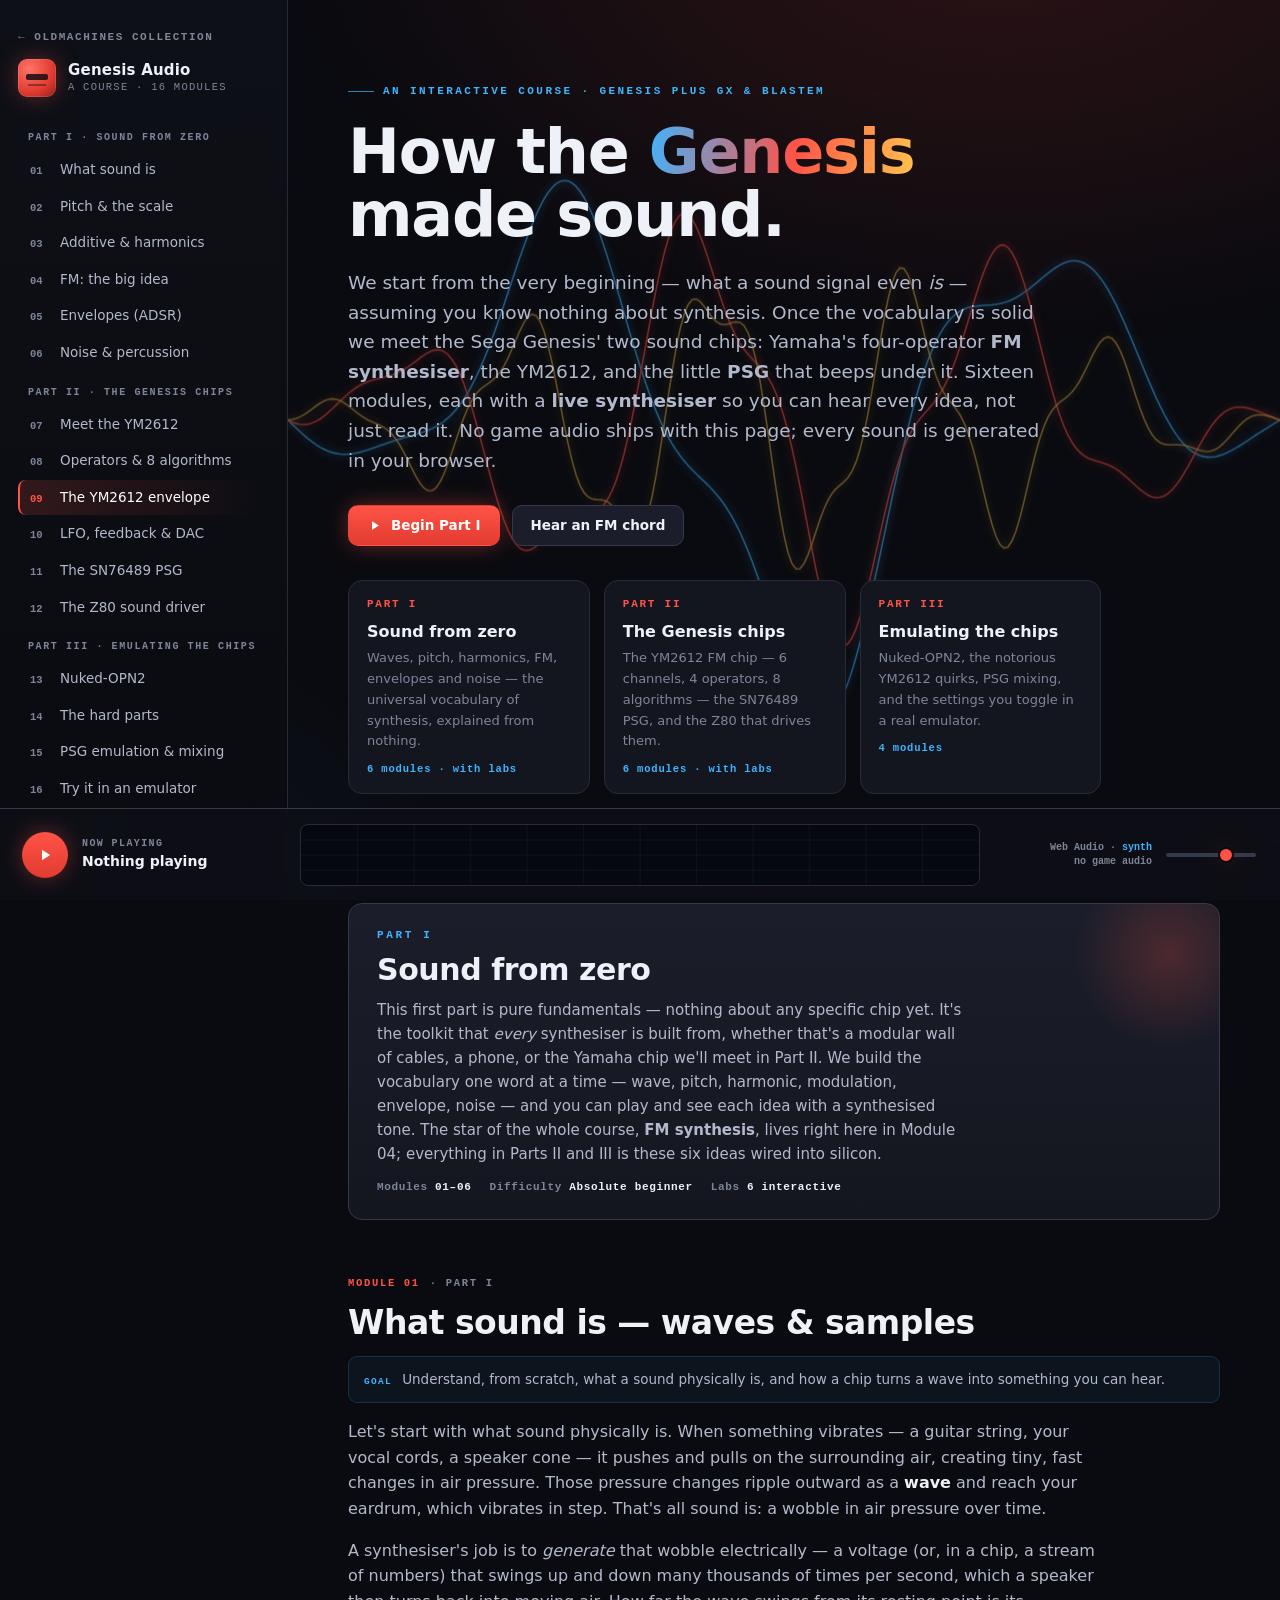
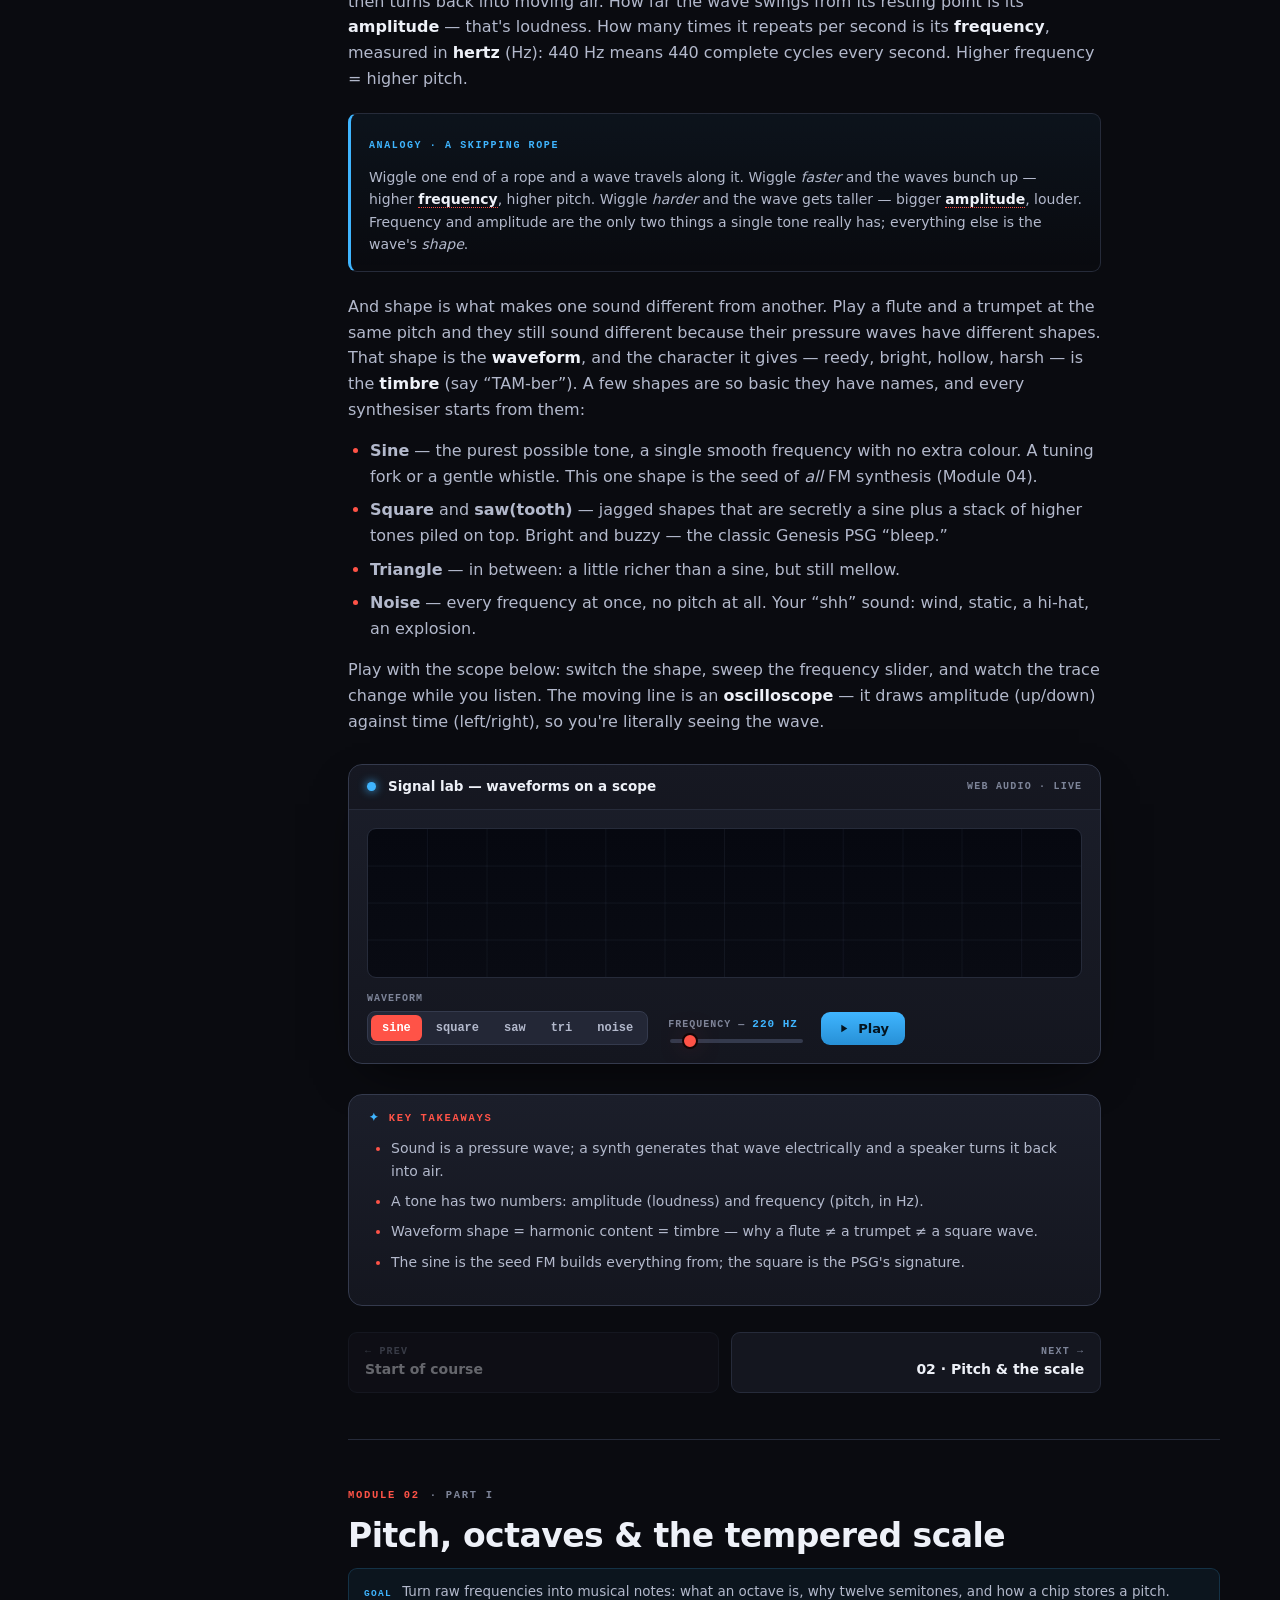
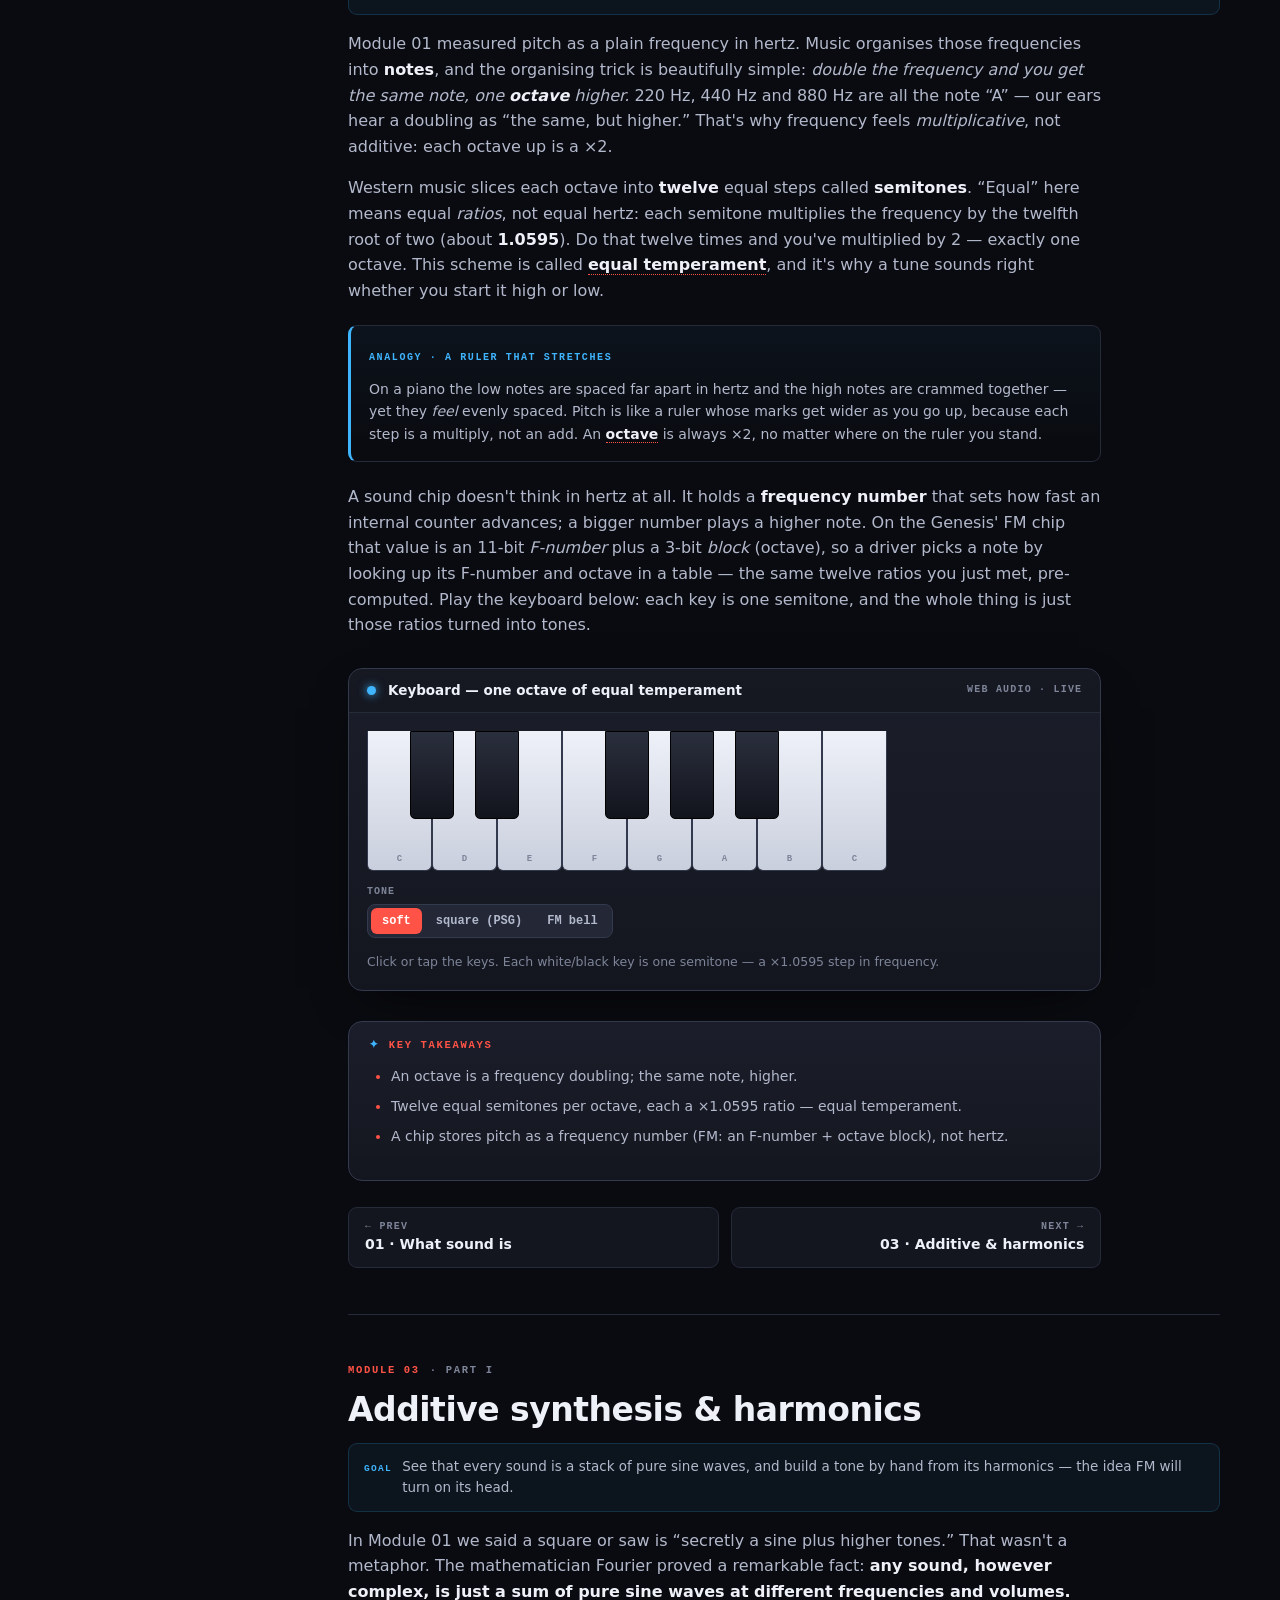
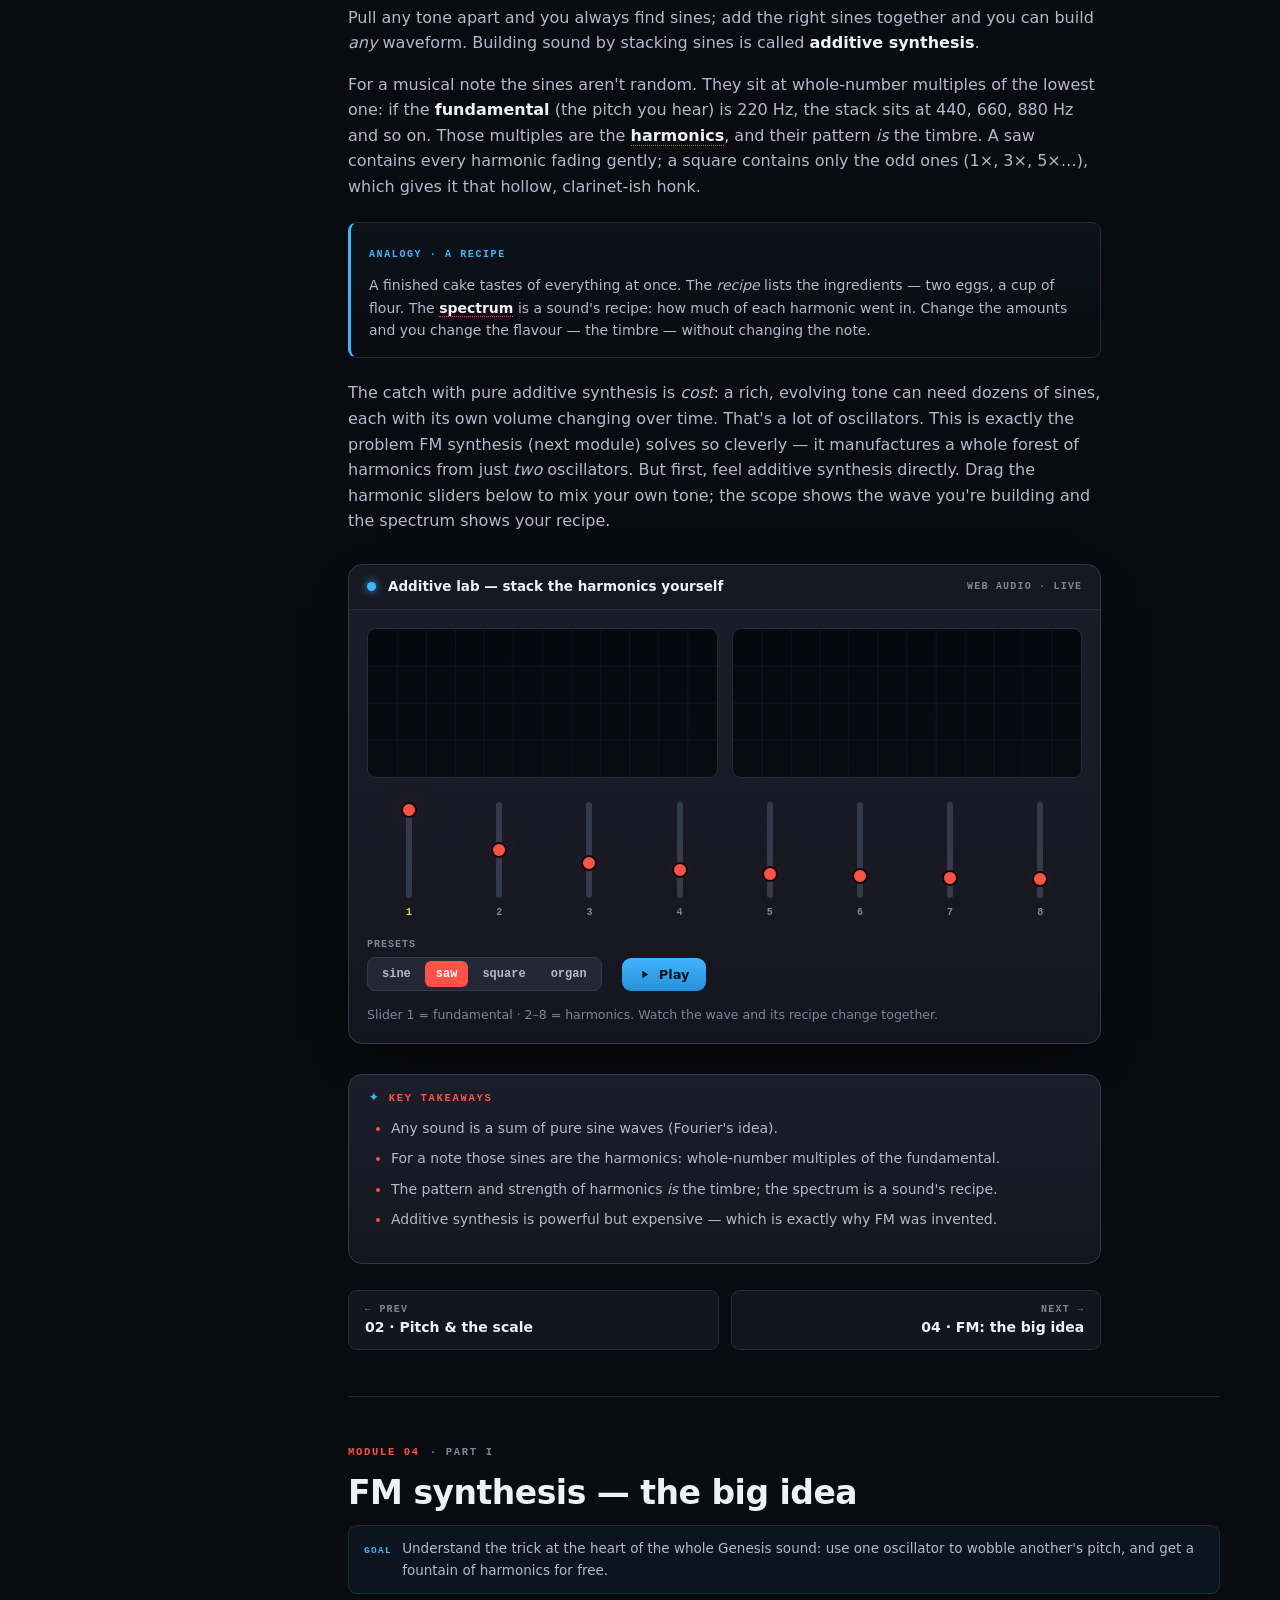
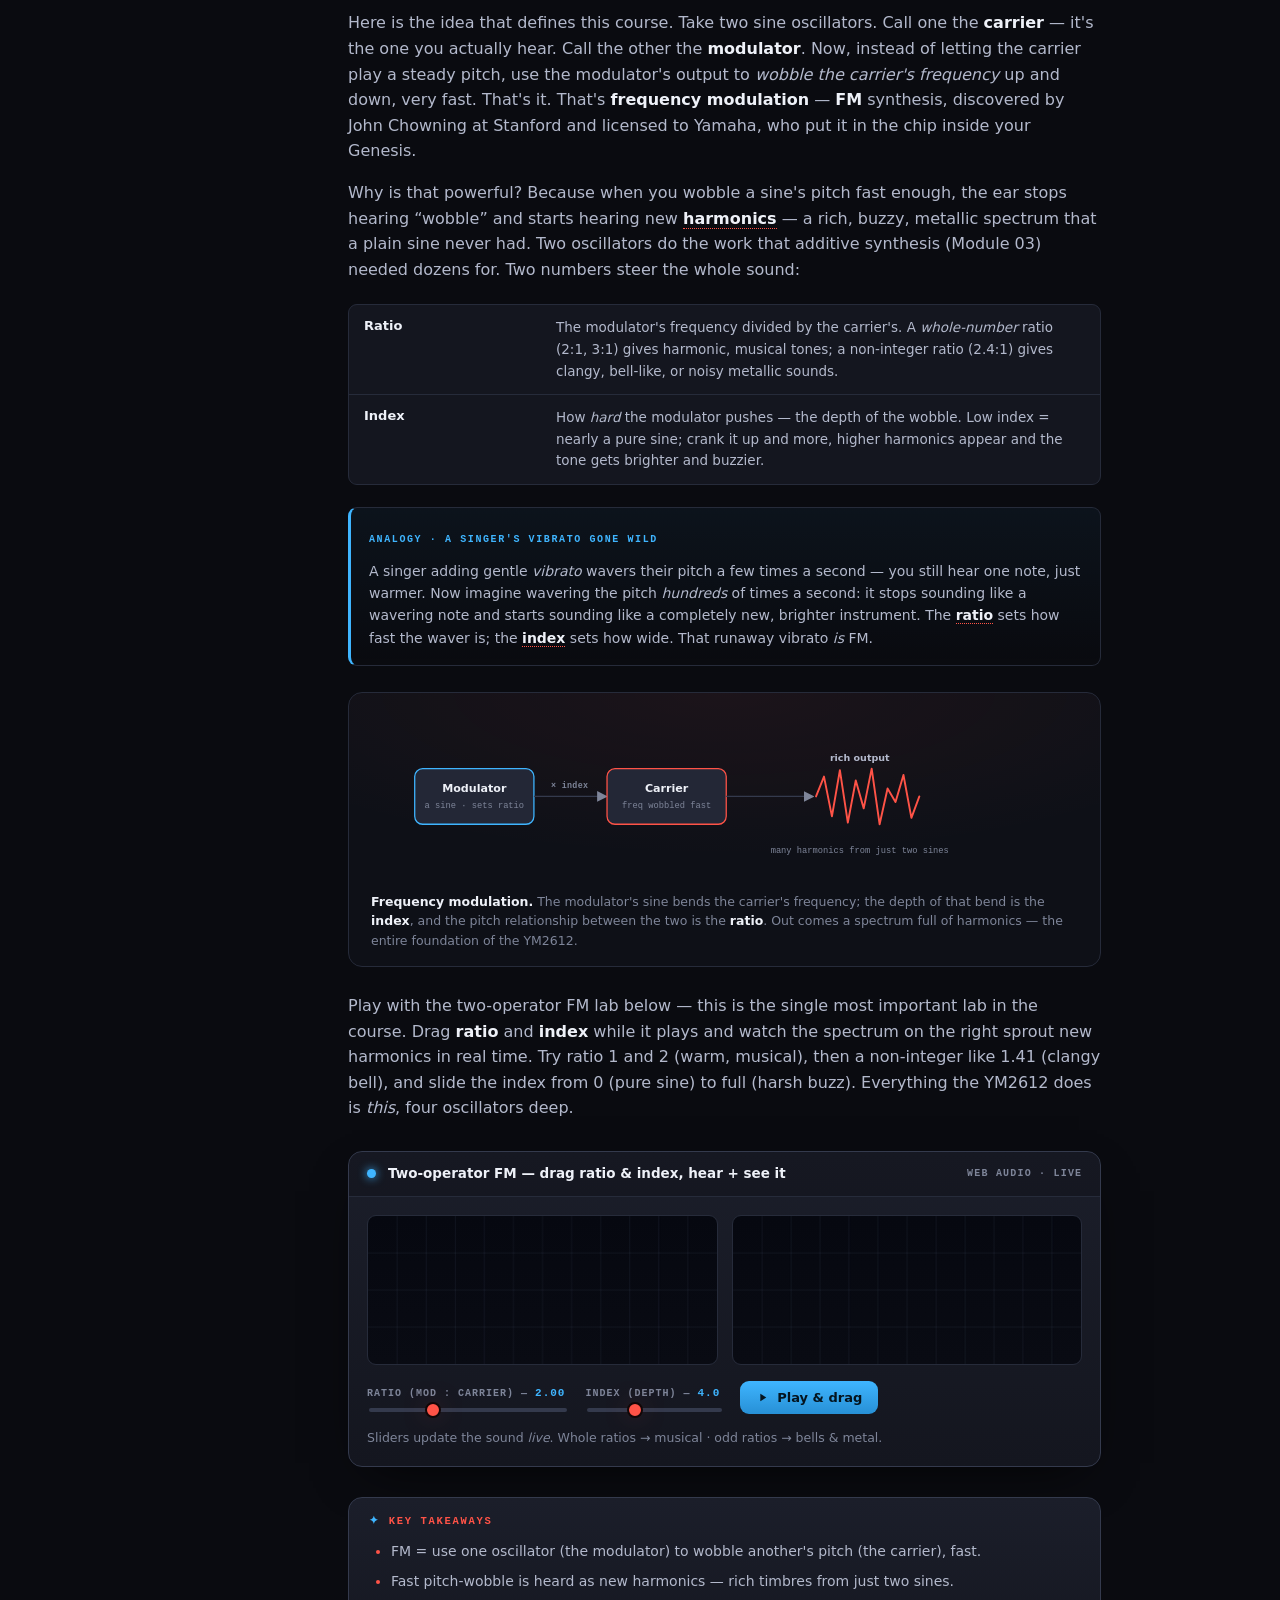
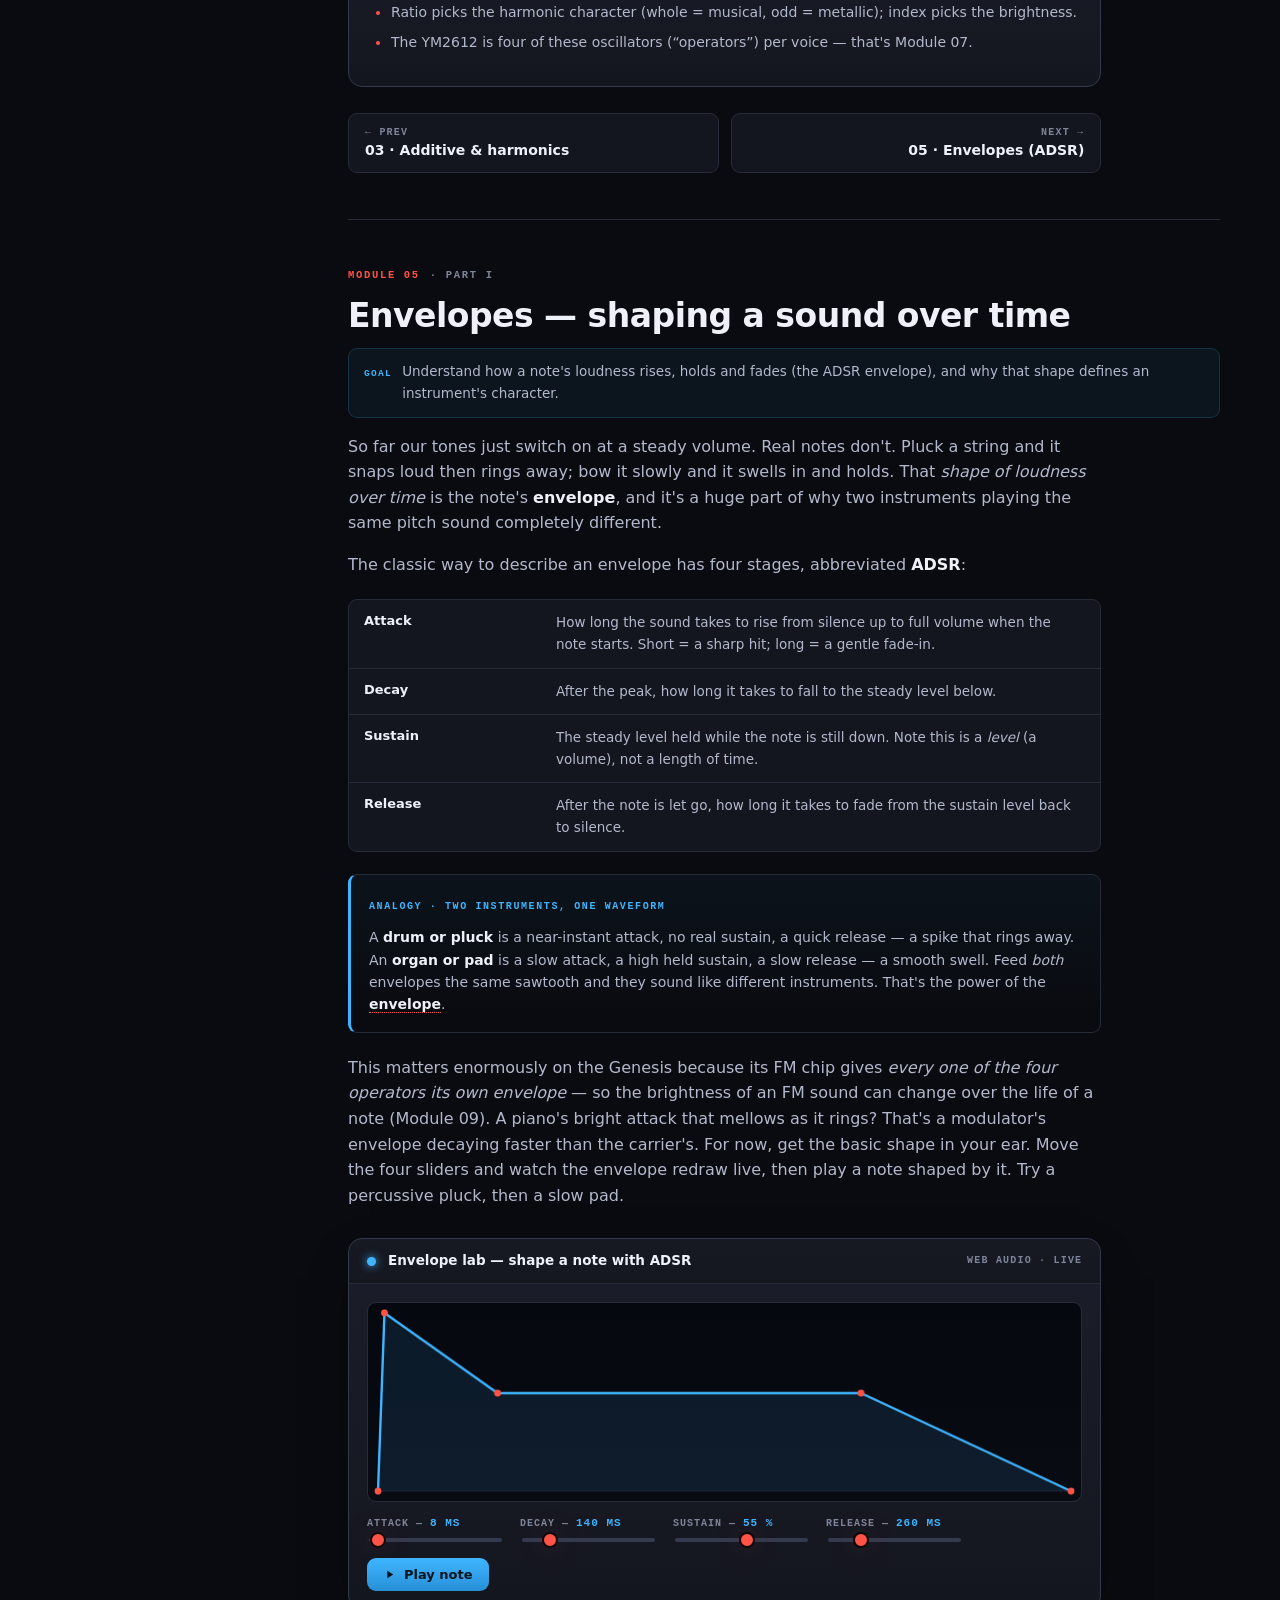
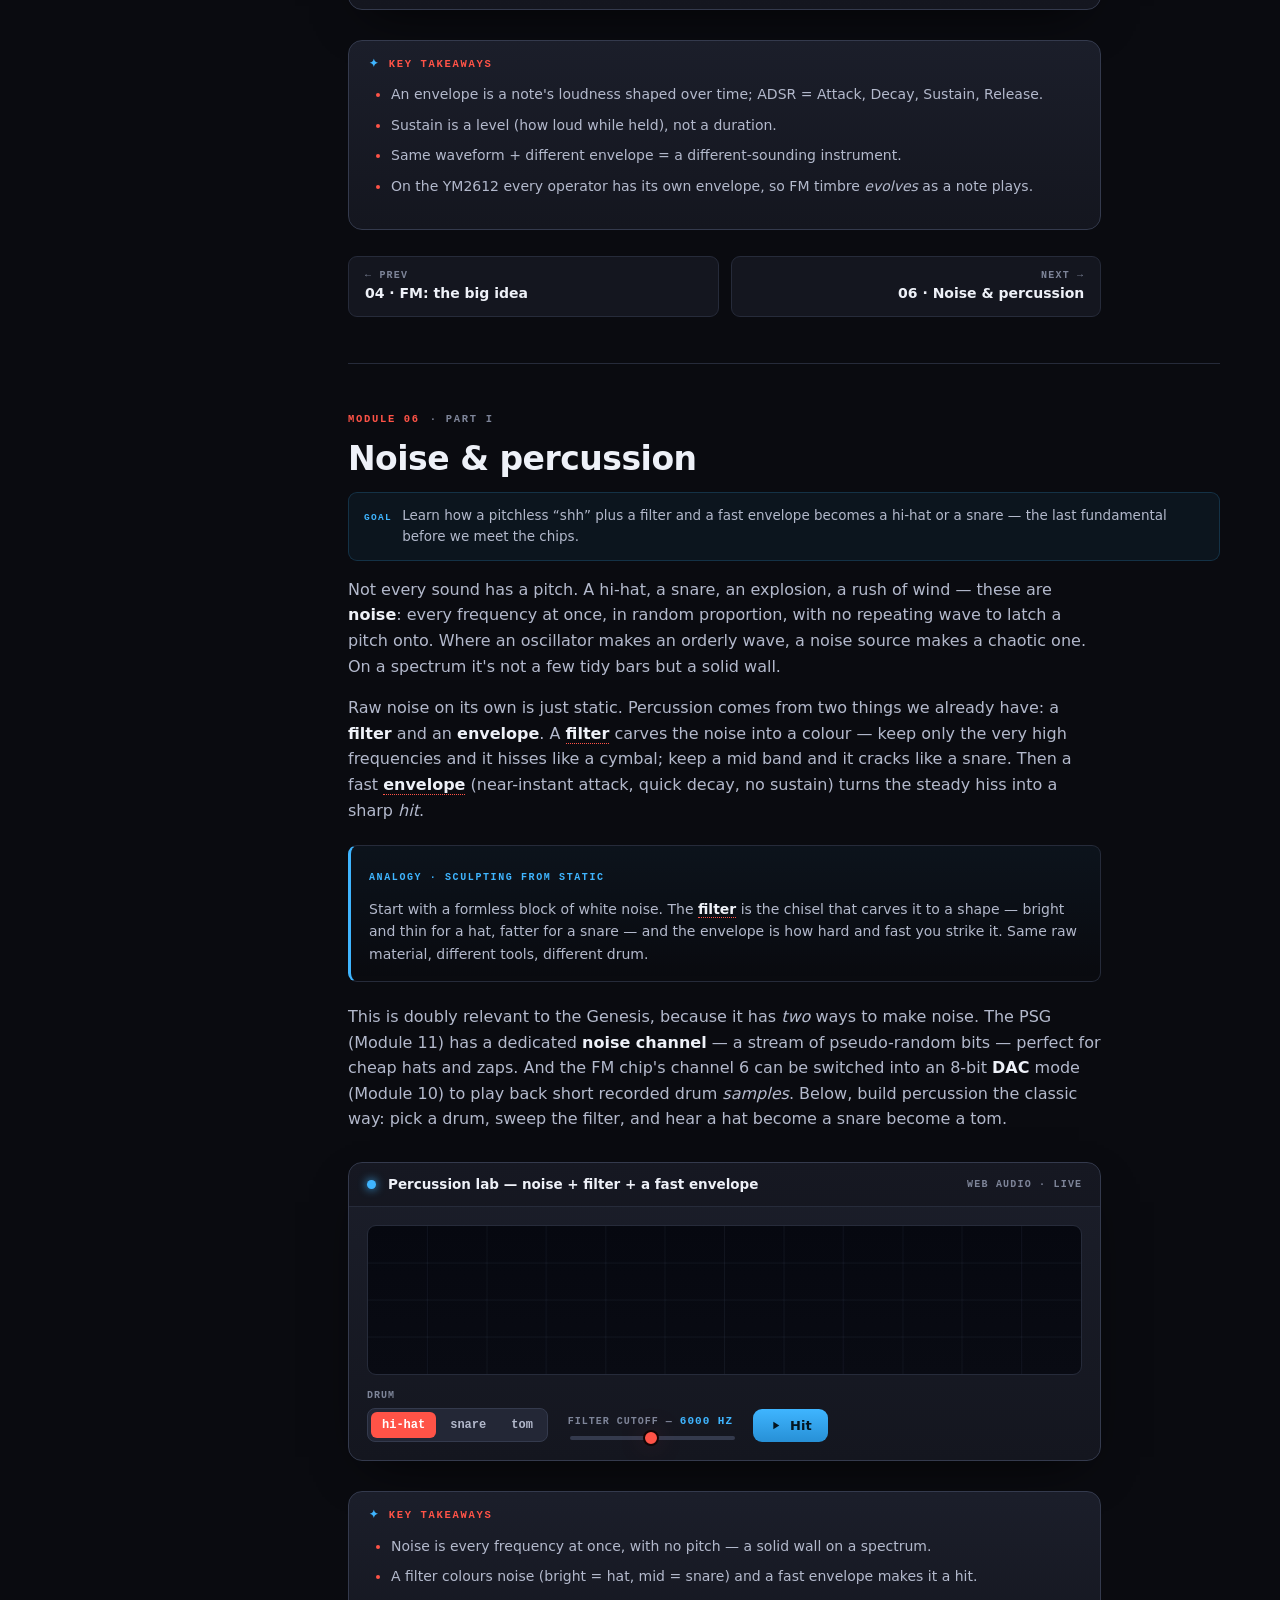
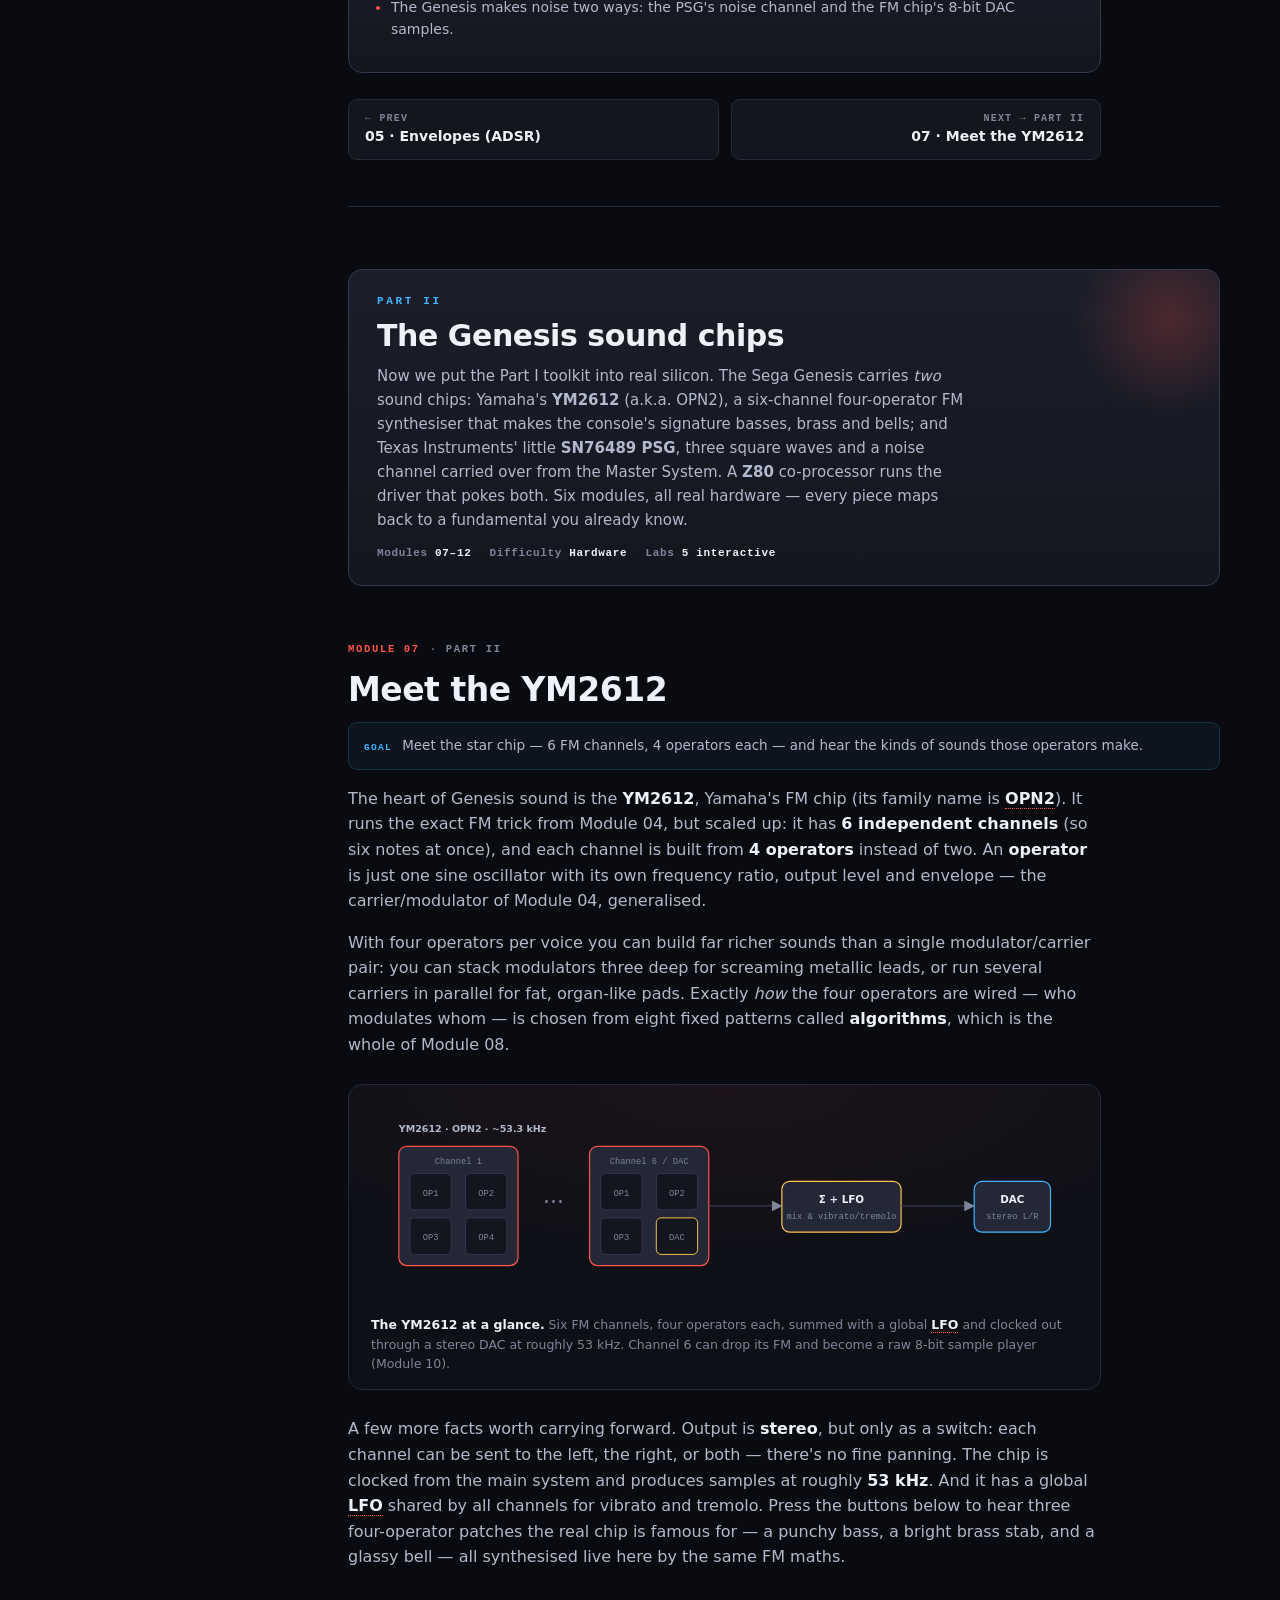
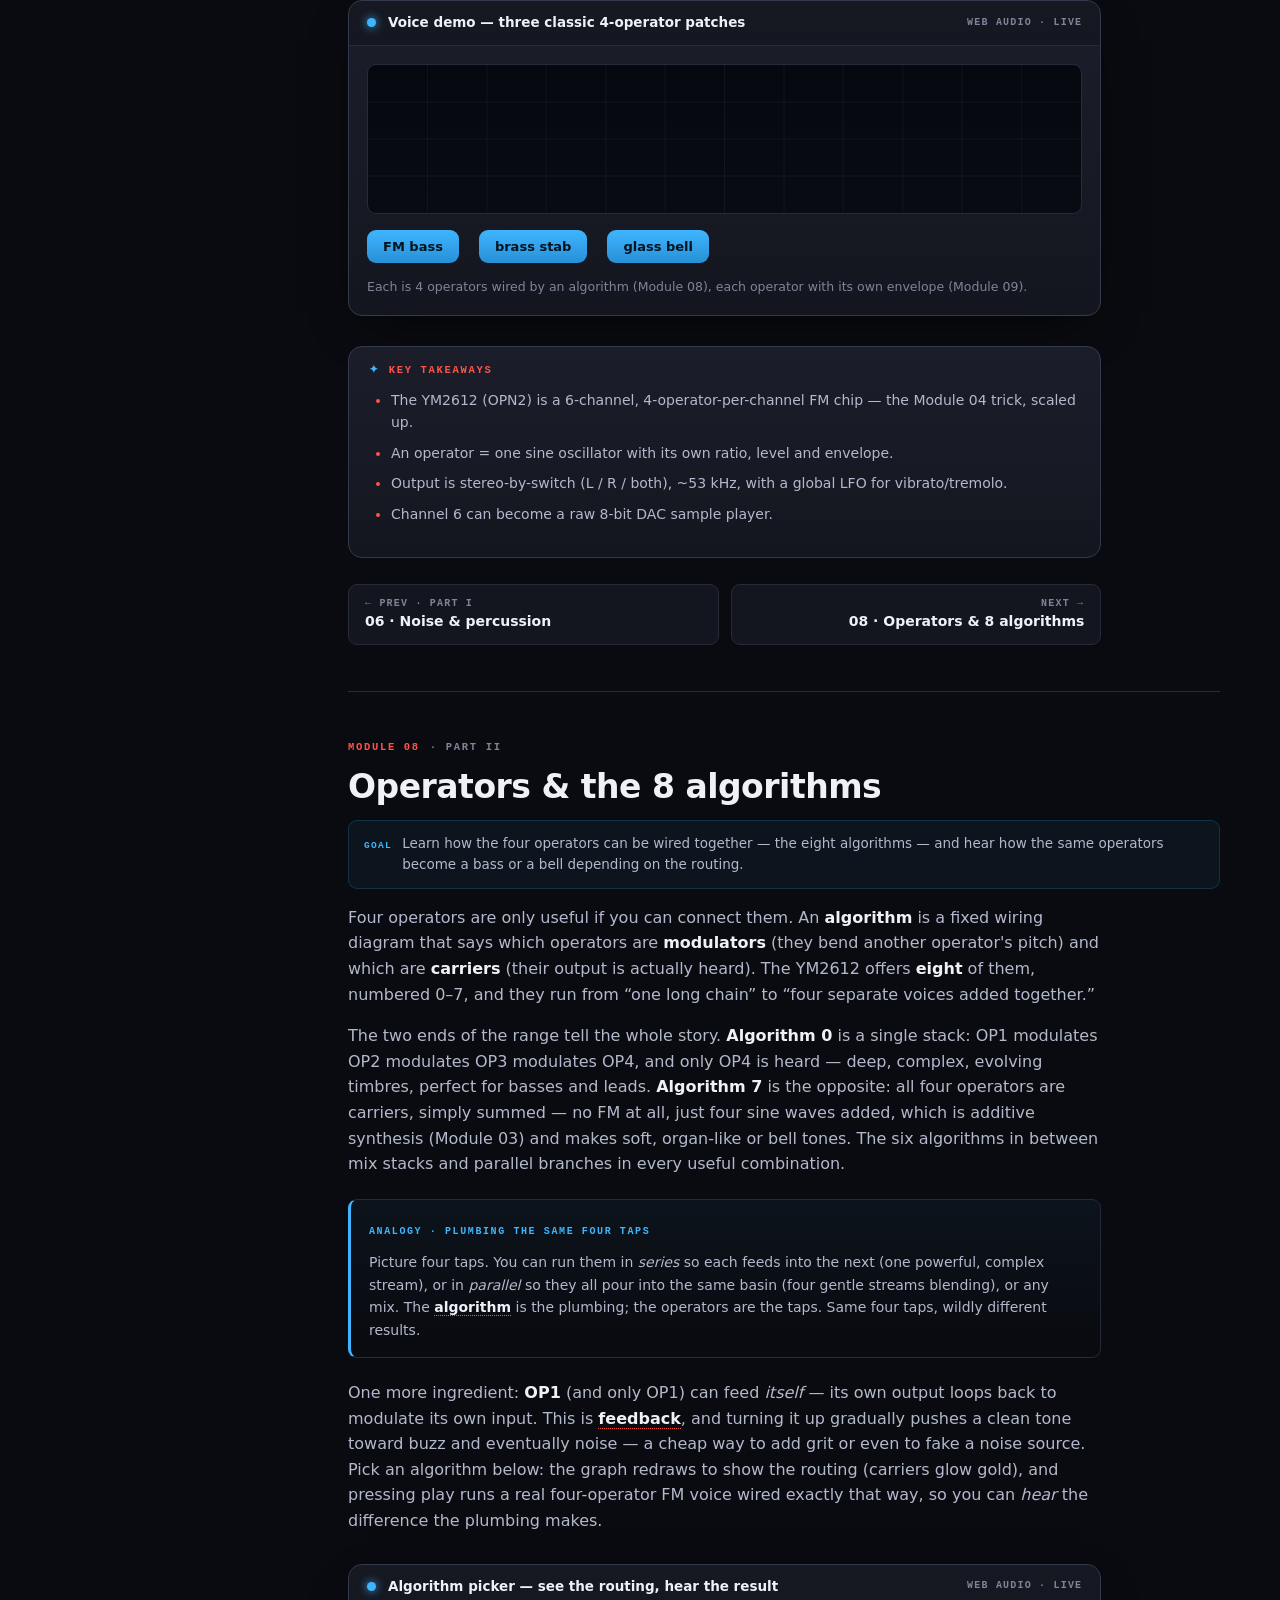
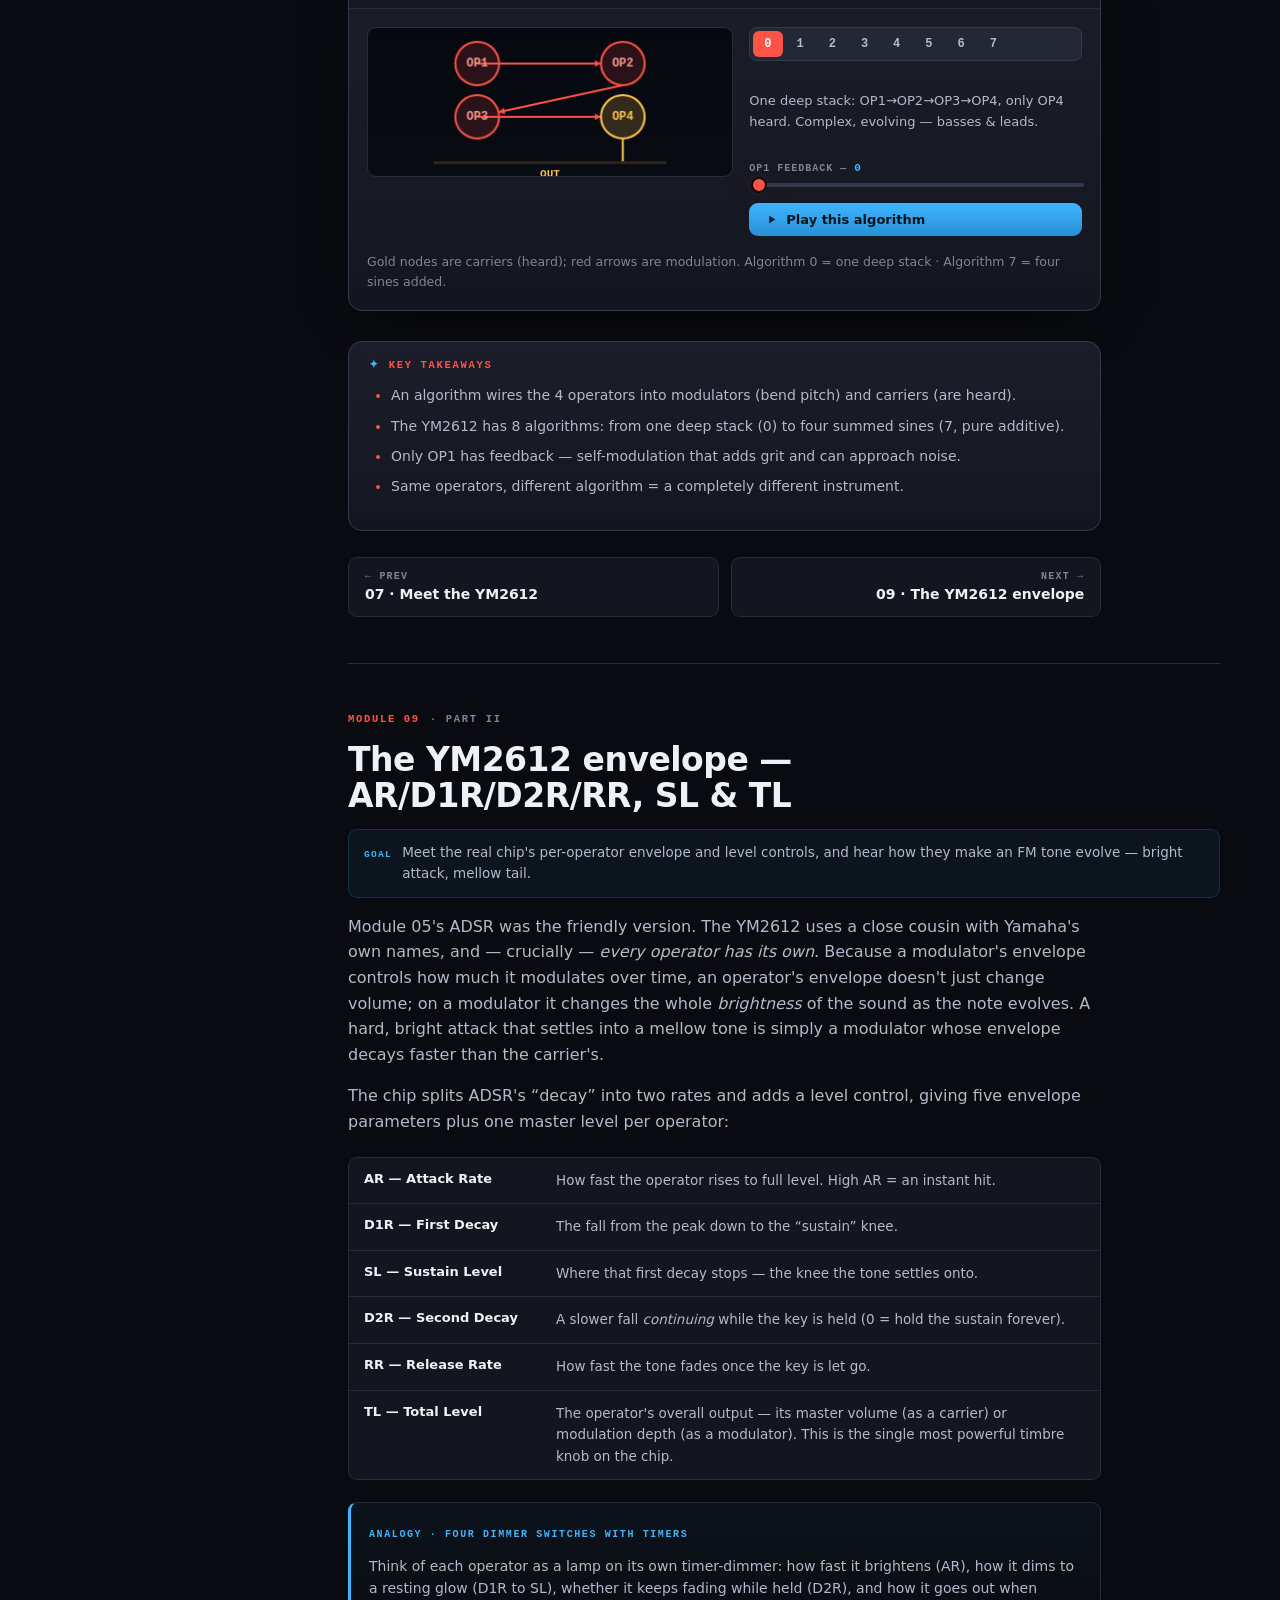
==== commit 39d093e7: "Link every page back to the oldmachines hub site Add a link to the main oldmachines website (https:/" ====
--- a/audio/index.html
+++ b/audio/index.html
@@ -18,6 +18,7 @@
 
   <!-- ================================================= SIDEBAR ============ -->
   <aside class="sidebar" id="sidebar">
+    <a class="collection-link" href="https://oldmachines.github.io/">← oldmachines collection</a>
     <div class="brand">
       <div class="logo" aria-hidden="true"></div>
       <div>
--- a/audio/styles.css
+++ b/audio/styles.css
@@ -869,3 +869,11 @@
 @media (max-width: 560px) {
   .player .meta .track { font-size: 13px; }
 }
+
+/* ---- Back-link to the oldmachines hub site (sidebar) ---- */
+.collection-link{
+  display:inline-flex; align-items:center; gap:7px; margin:0 0 16px;
+  font:600 11px/1 var(--mono); letter-spacing:.14em; text-transform:uppercase;
+  color:var(--muted);
+}
+.collection-link:hover{ color:var(--ink); text-decoration:none; }
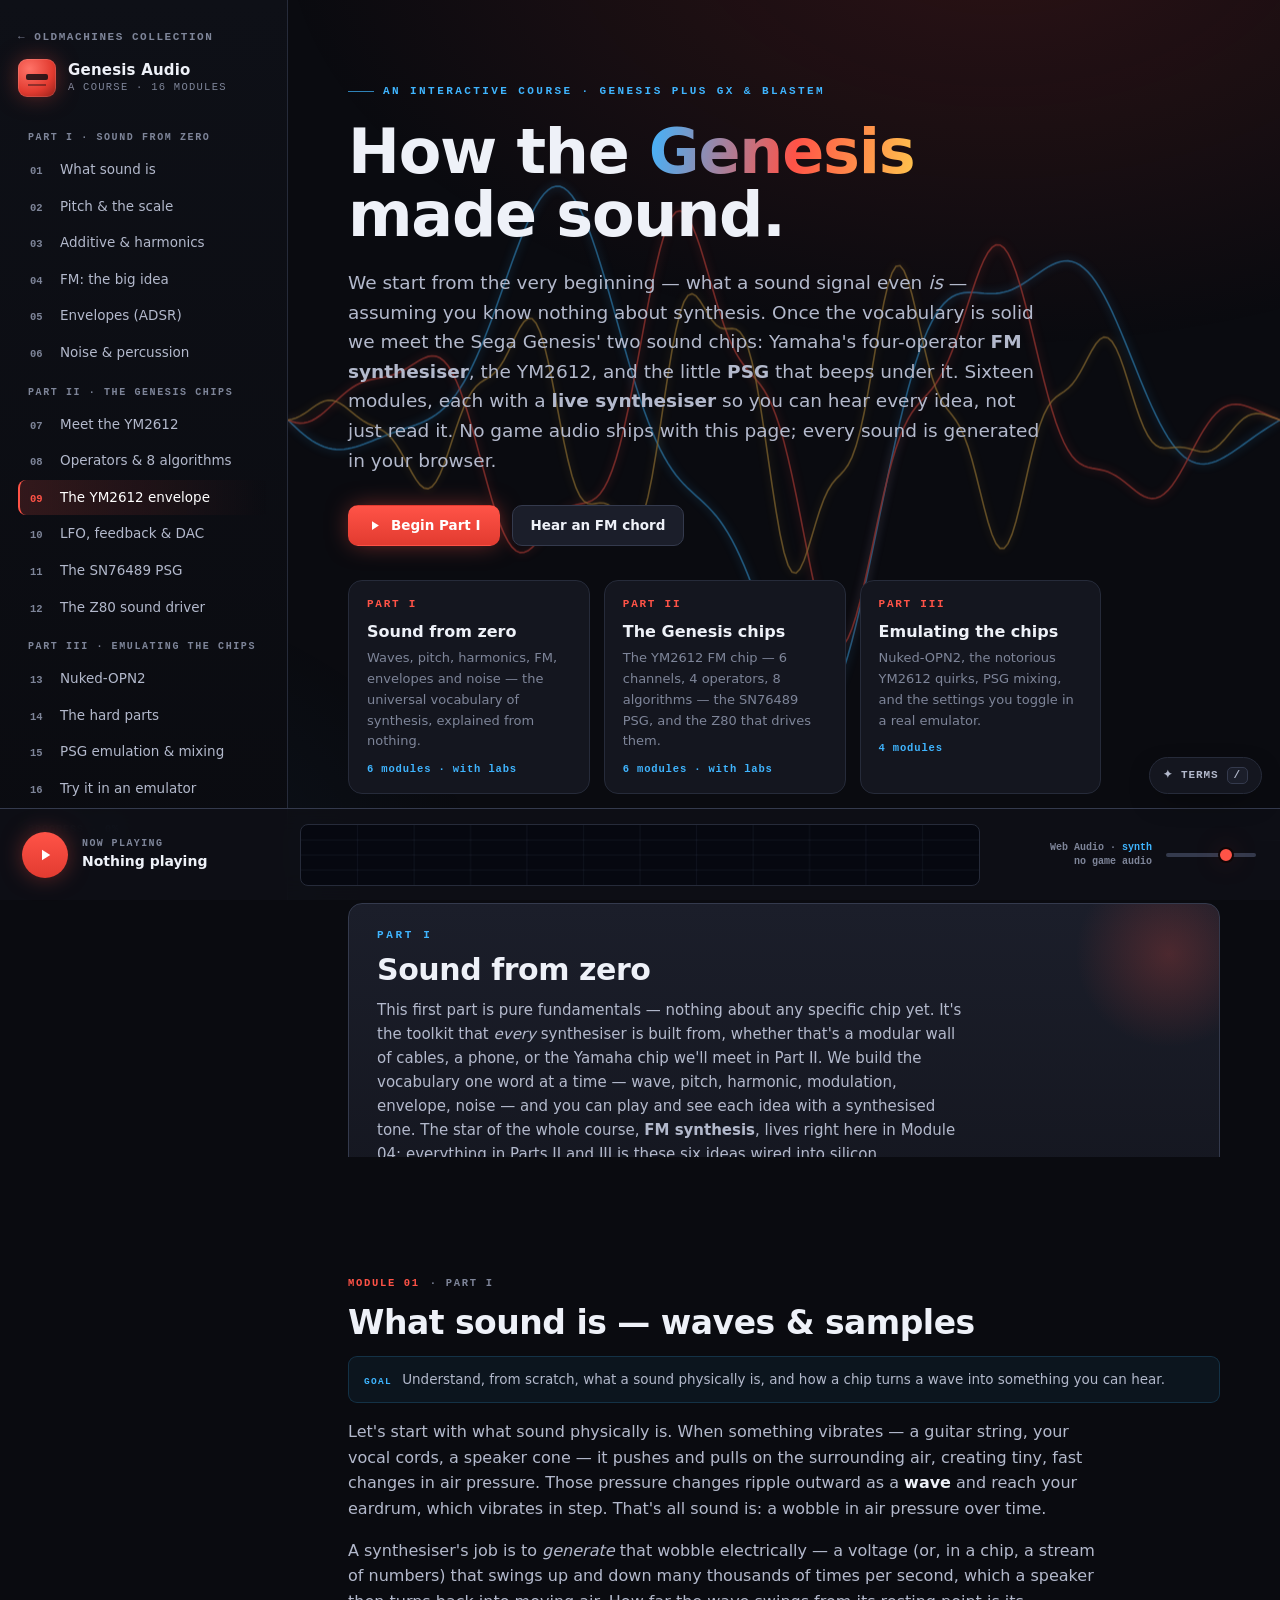
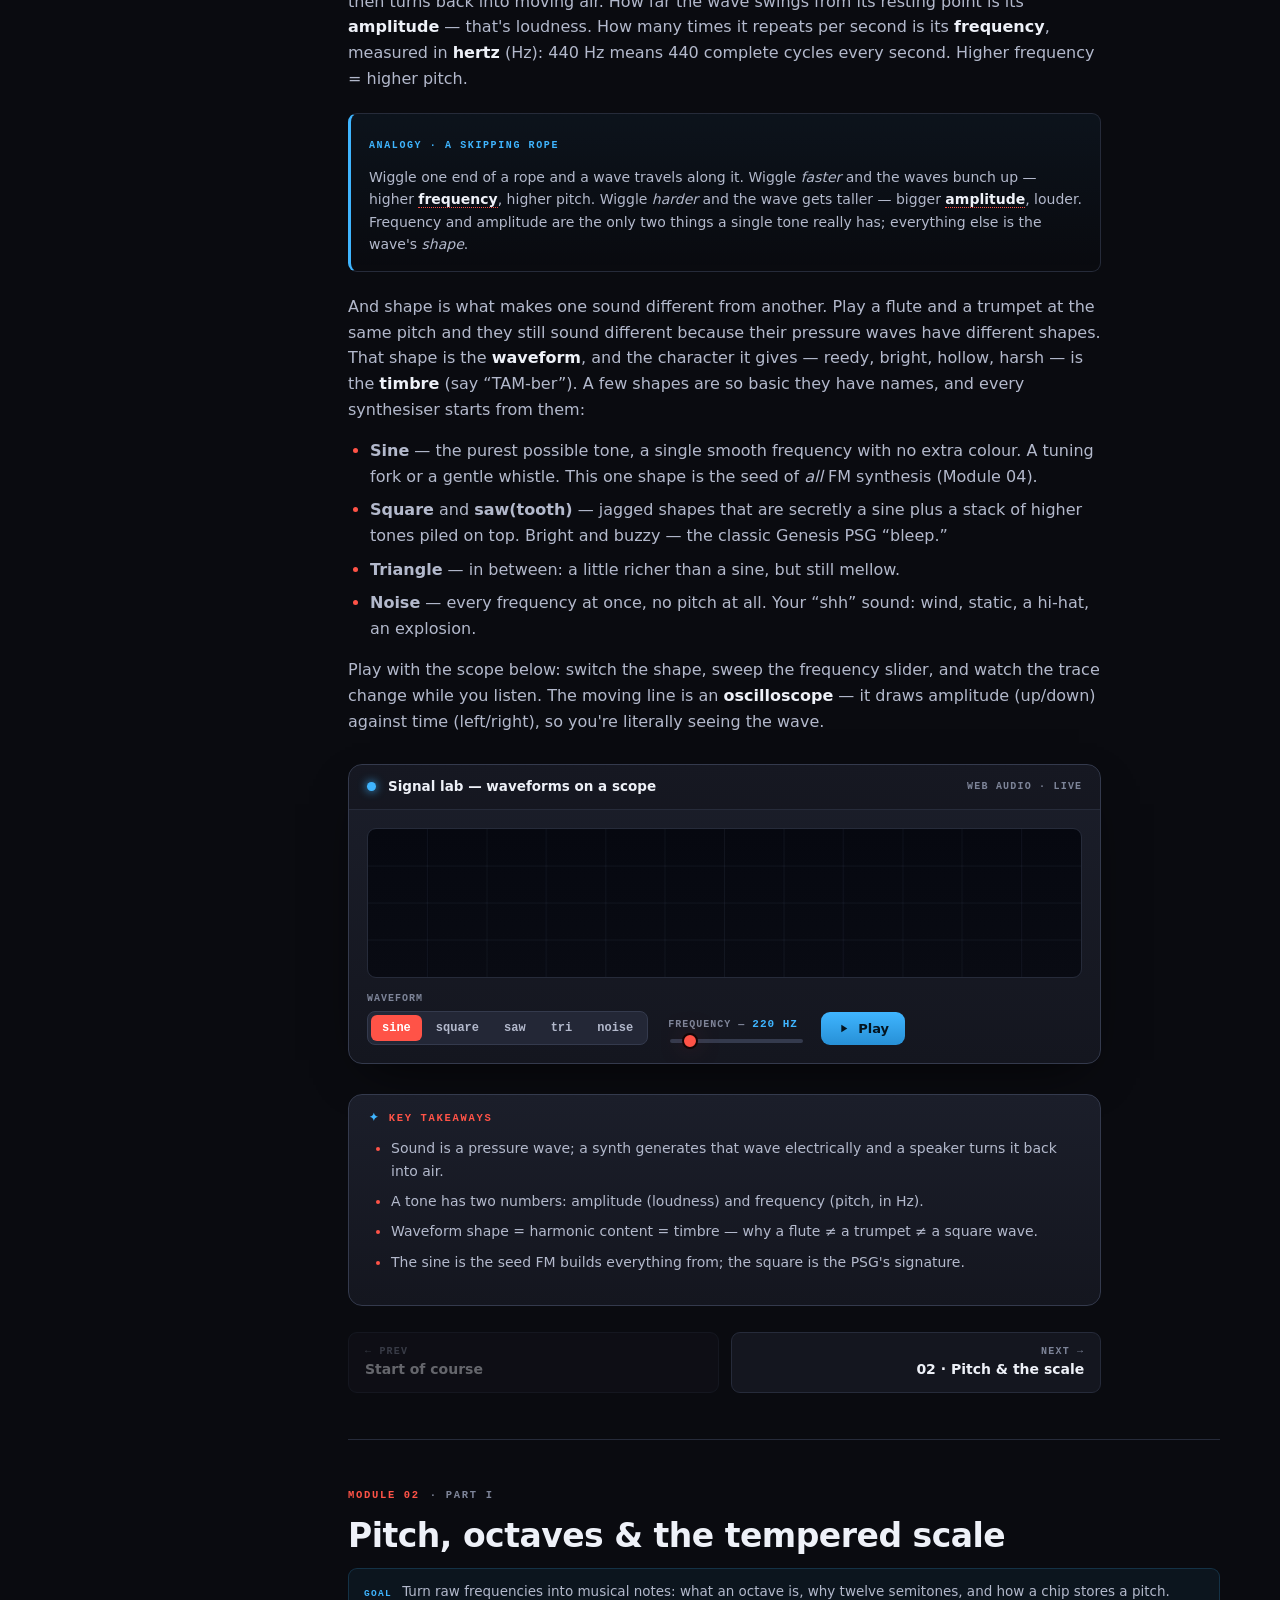
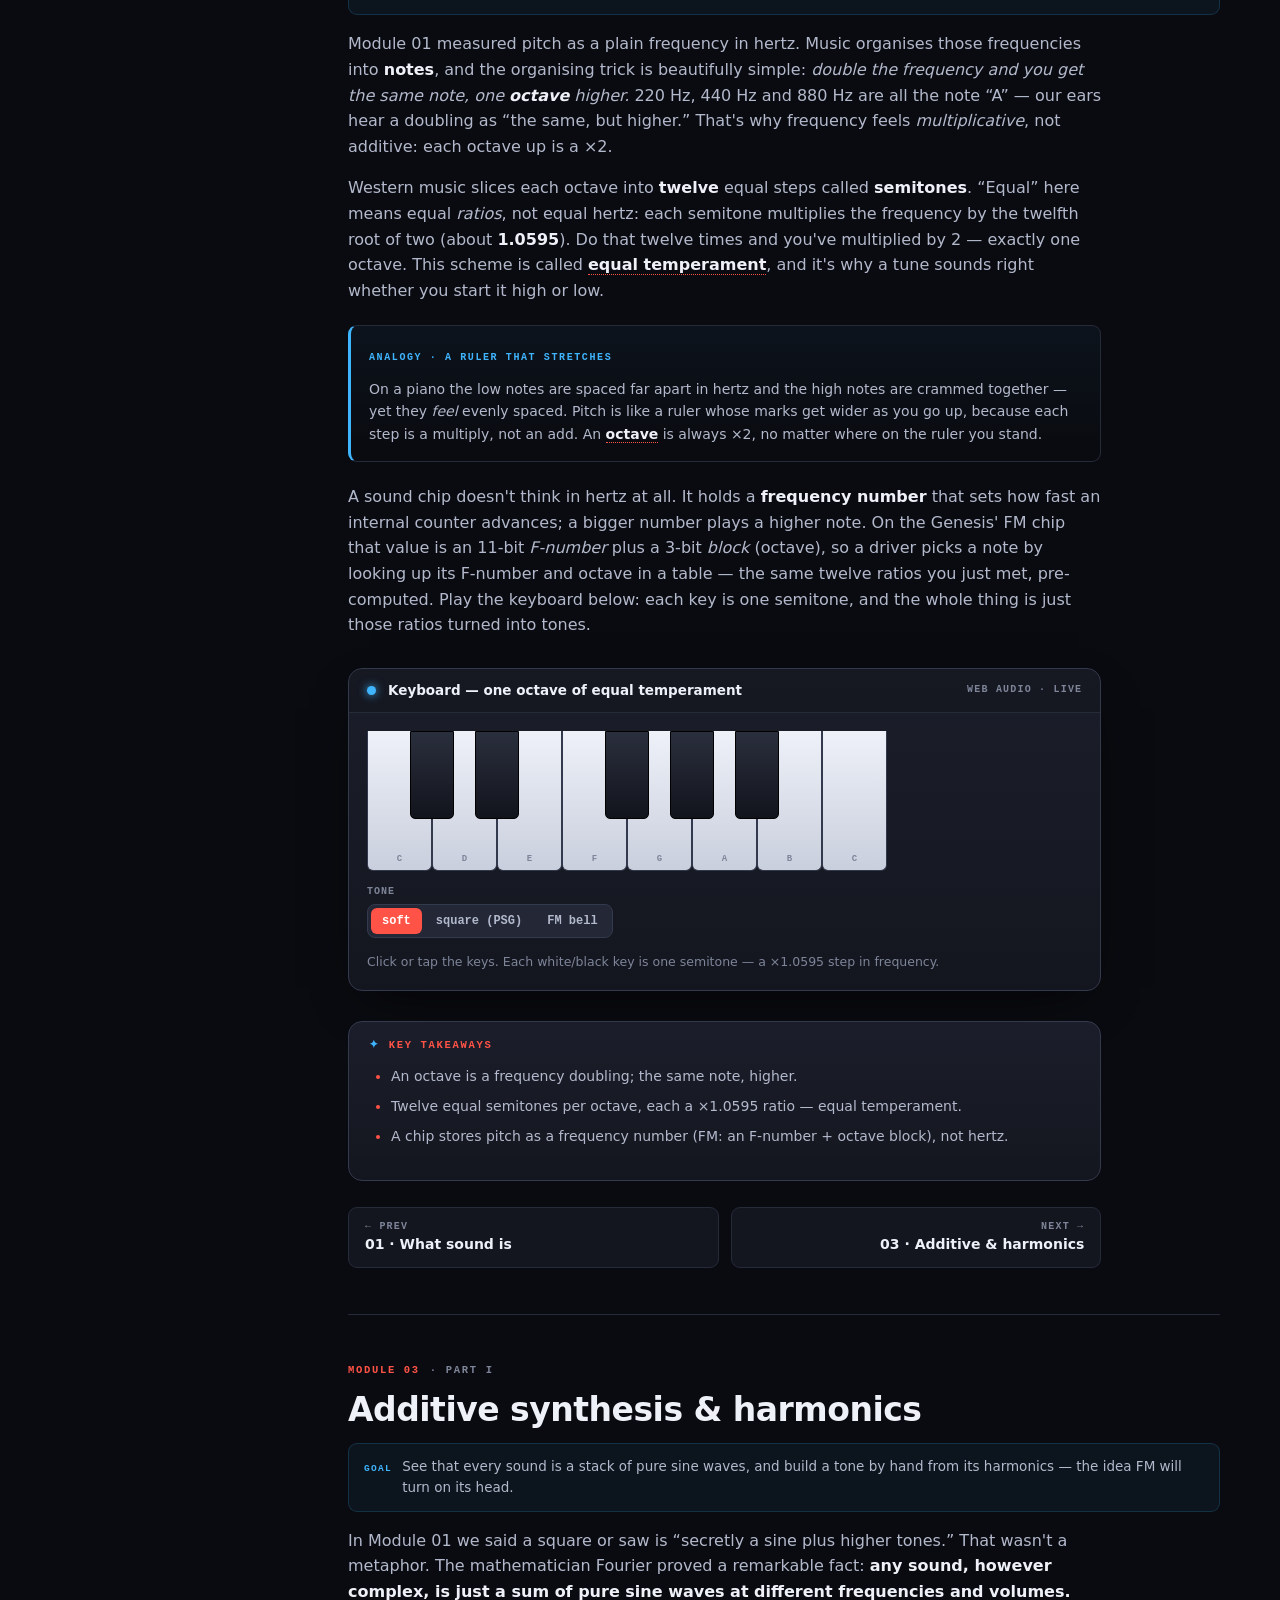
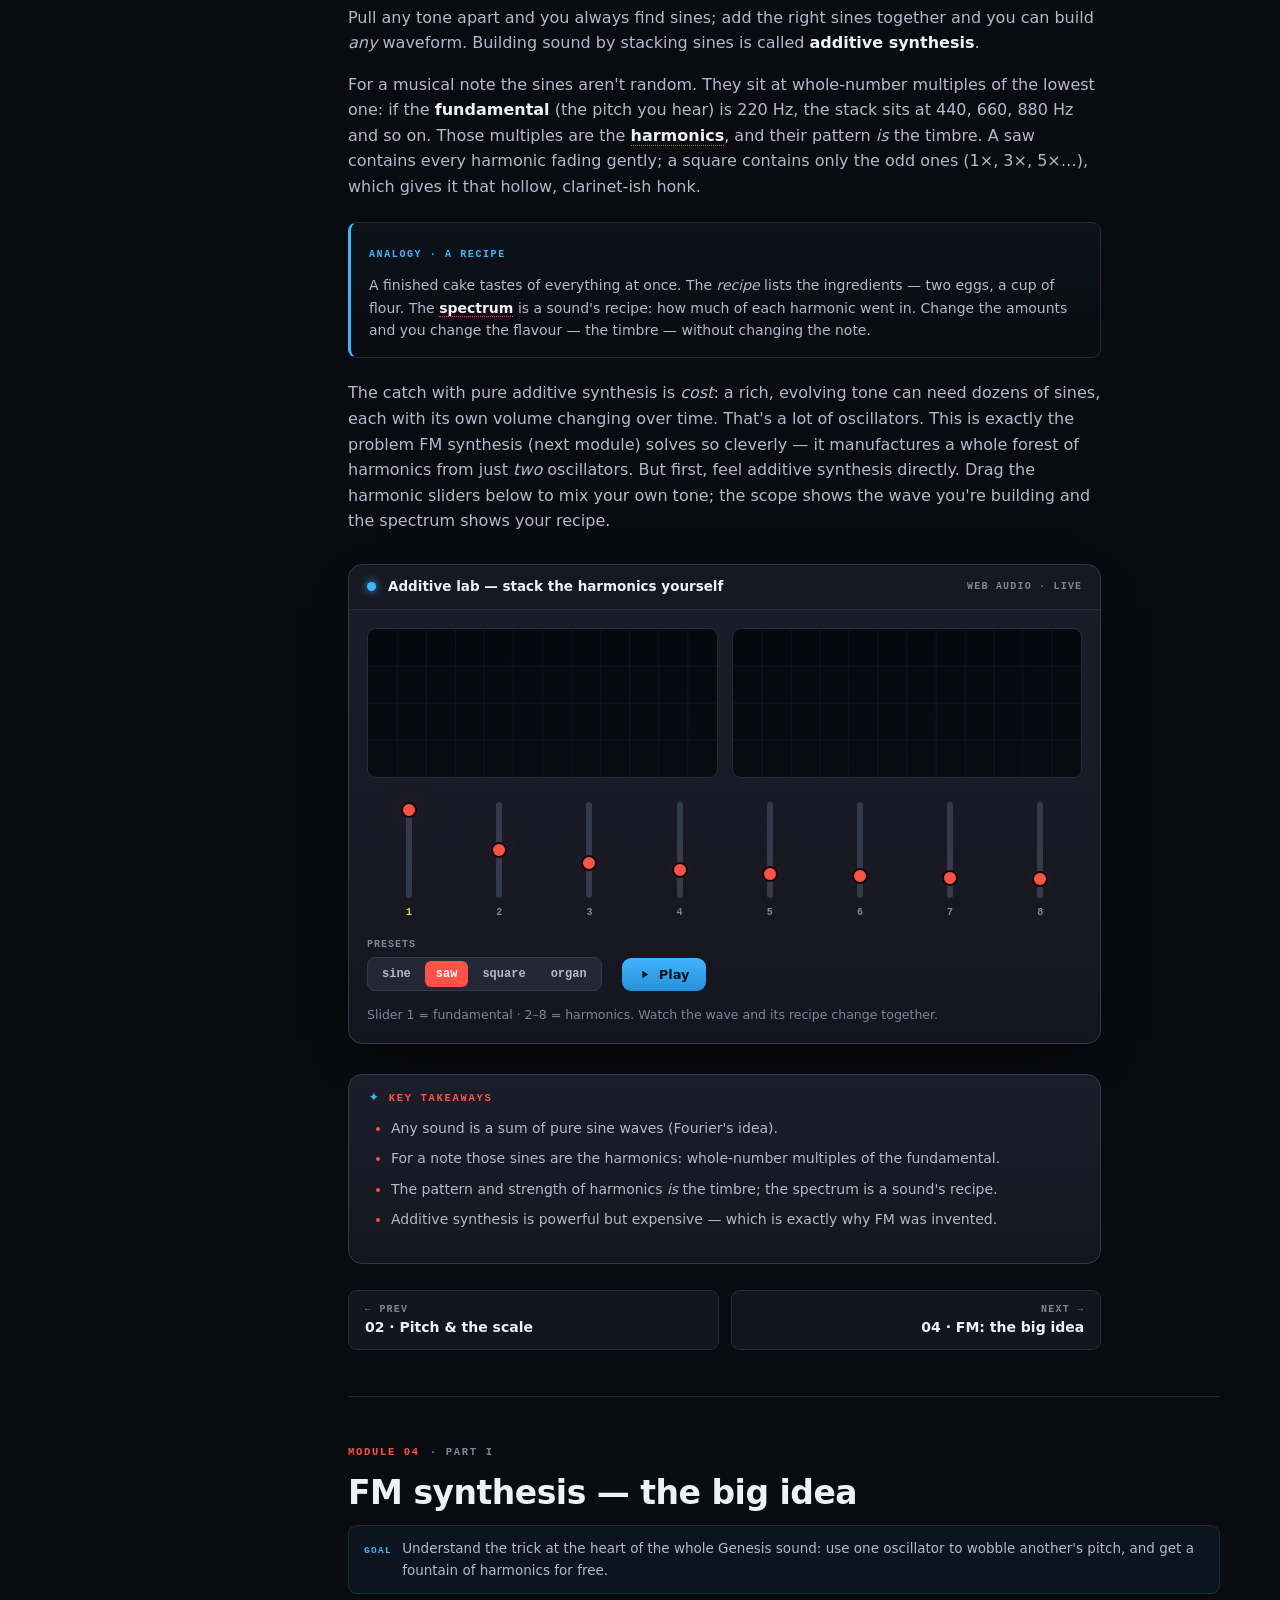
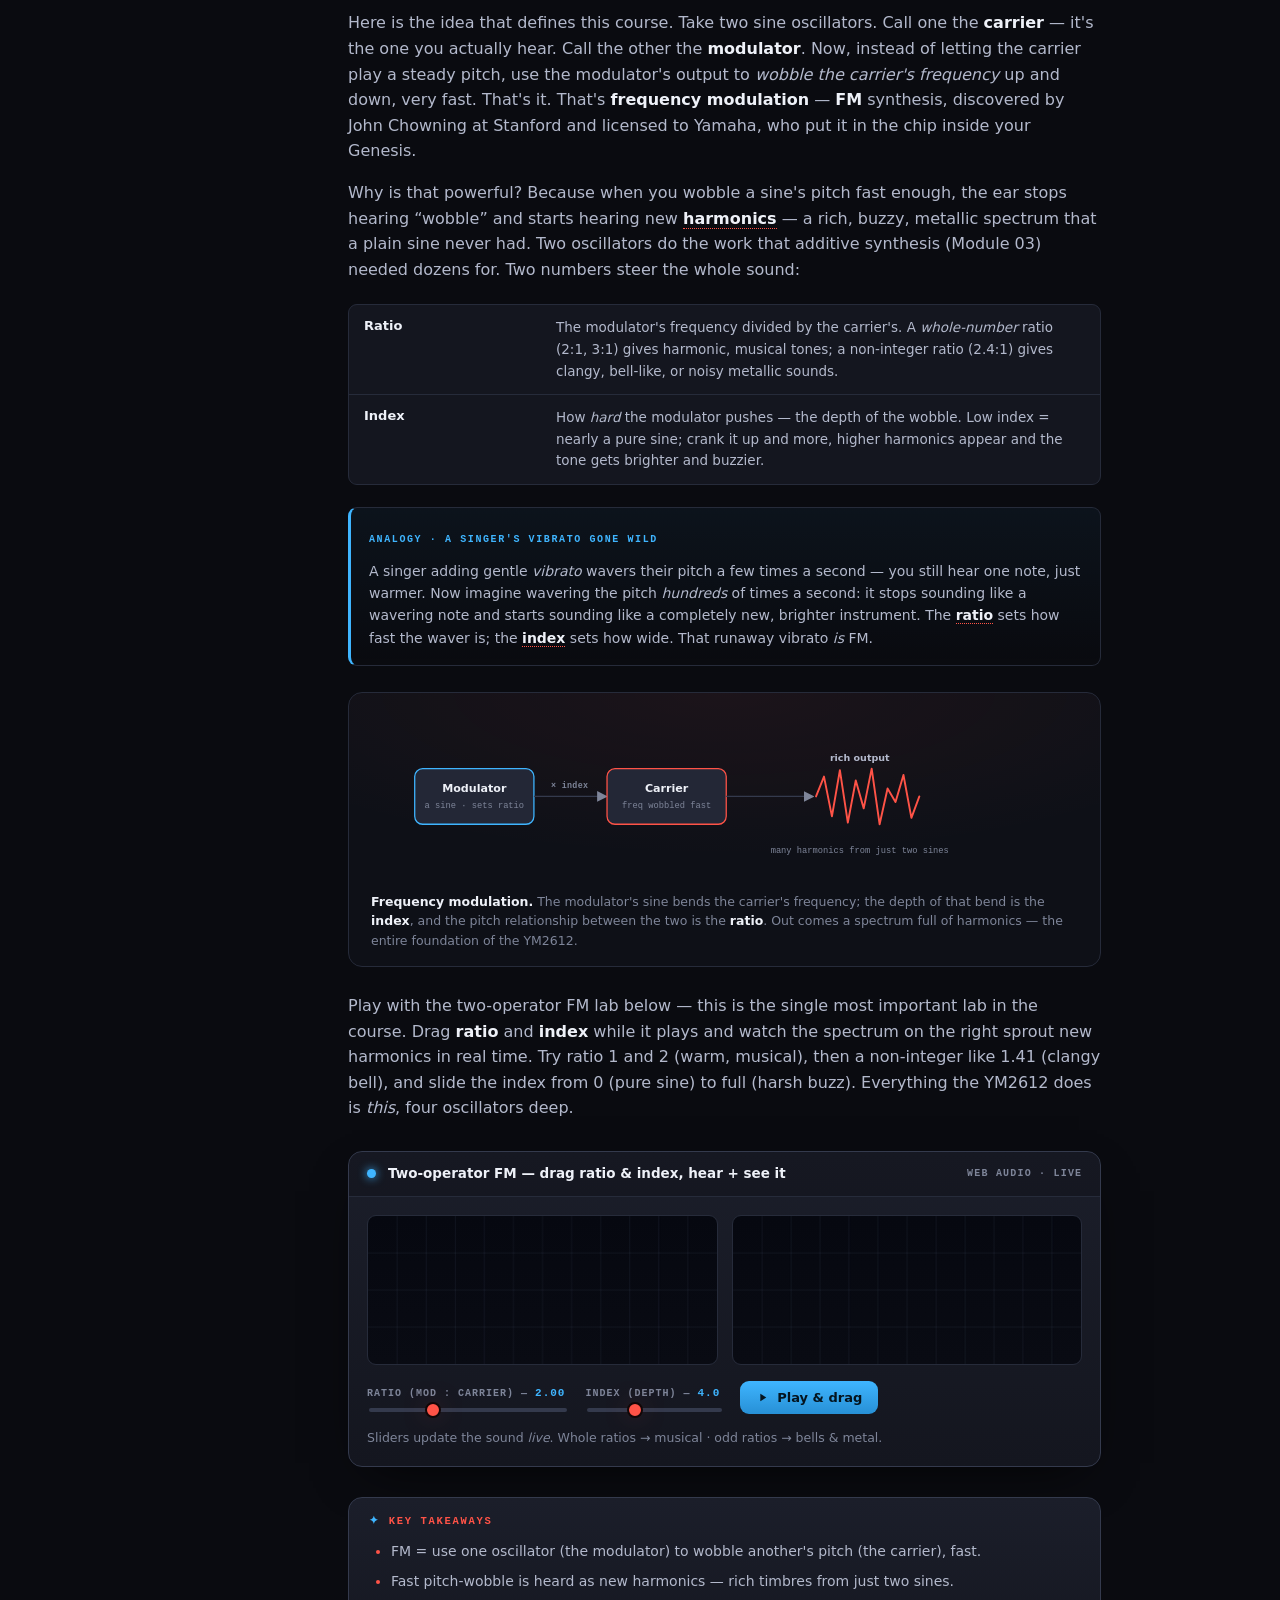
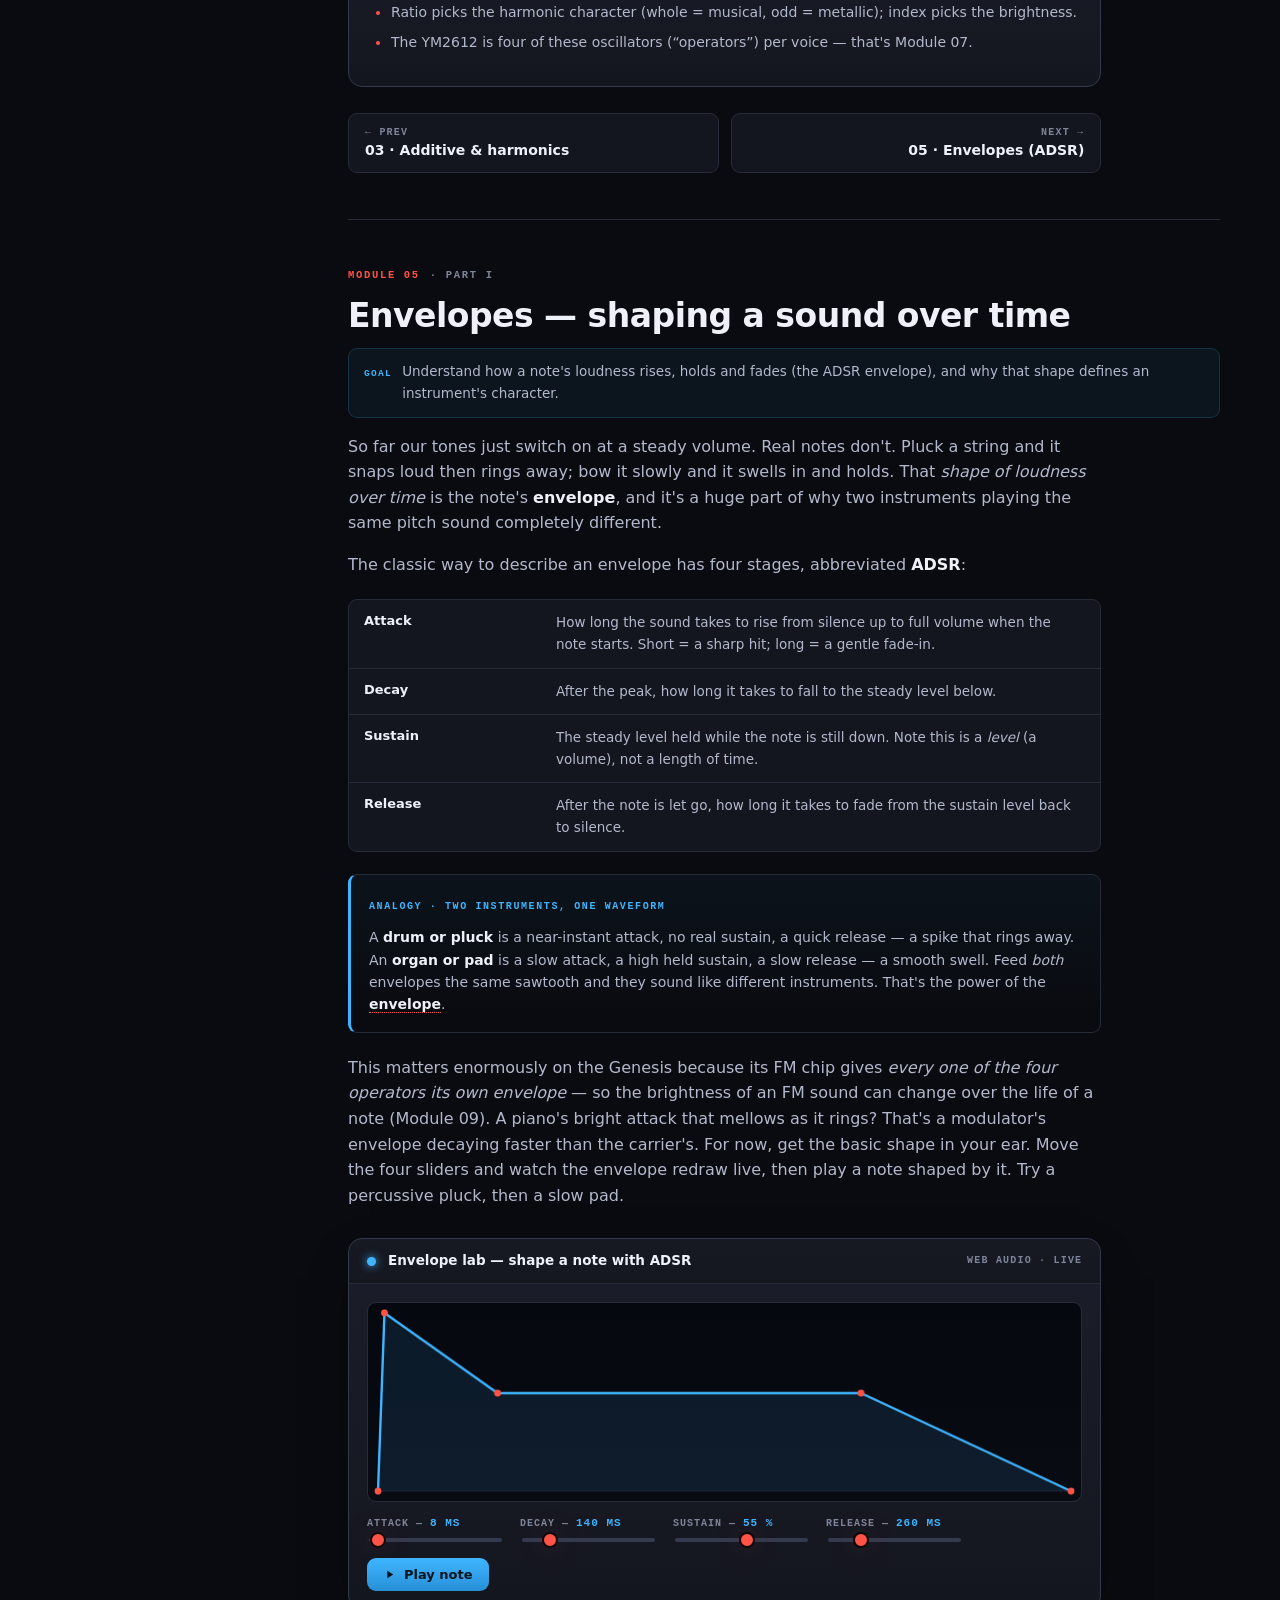
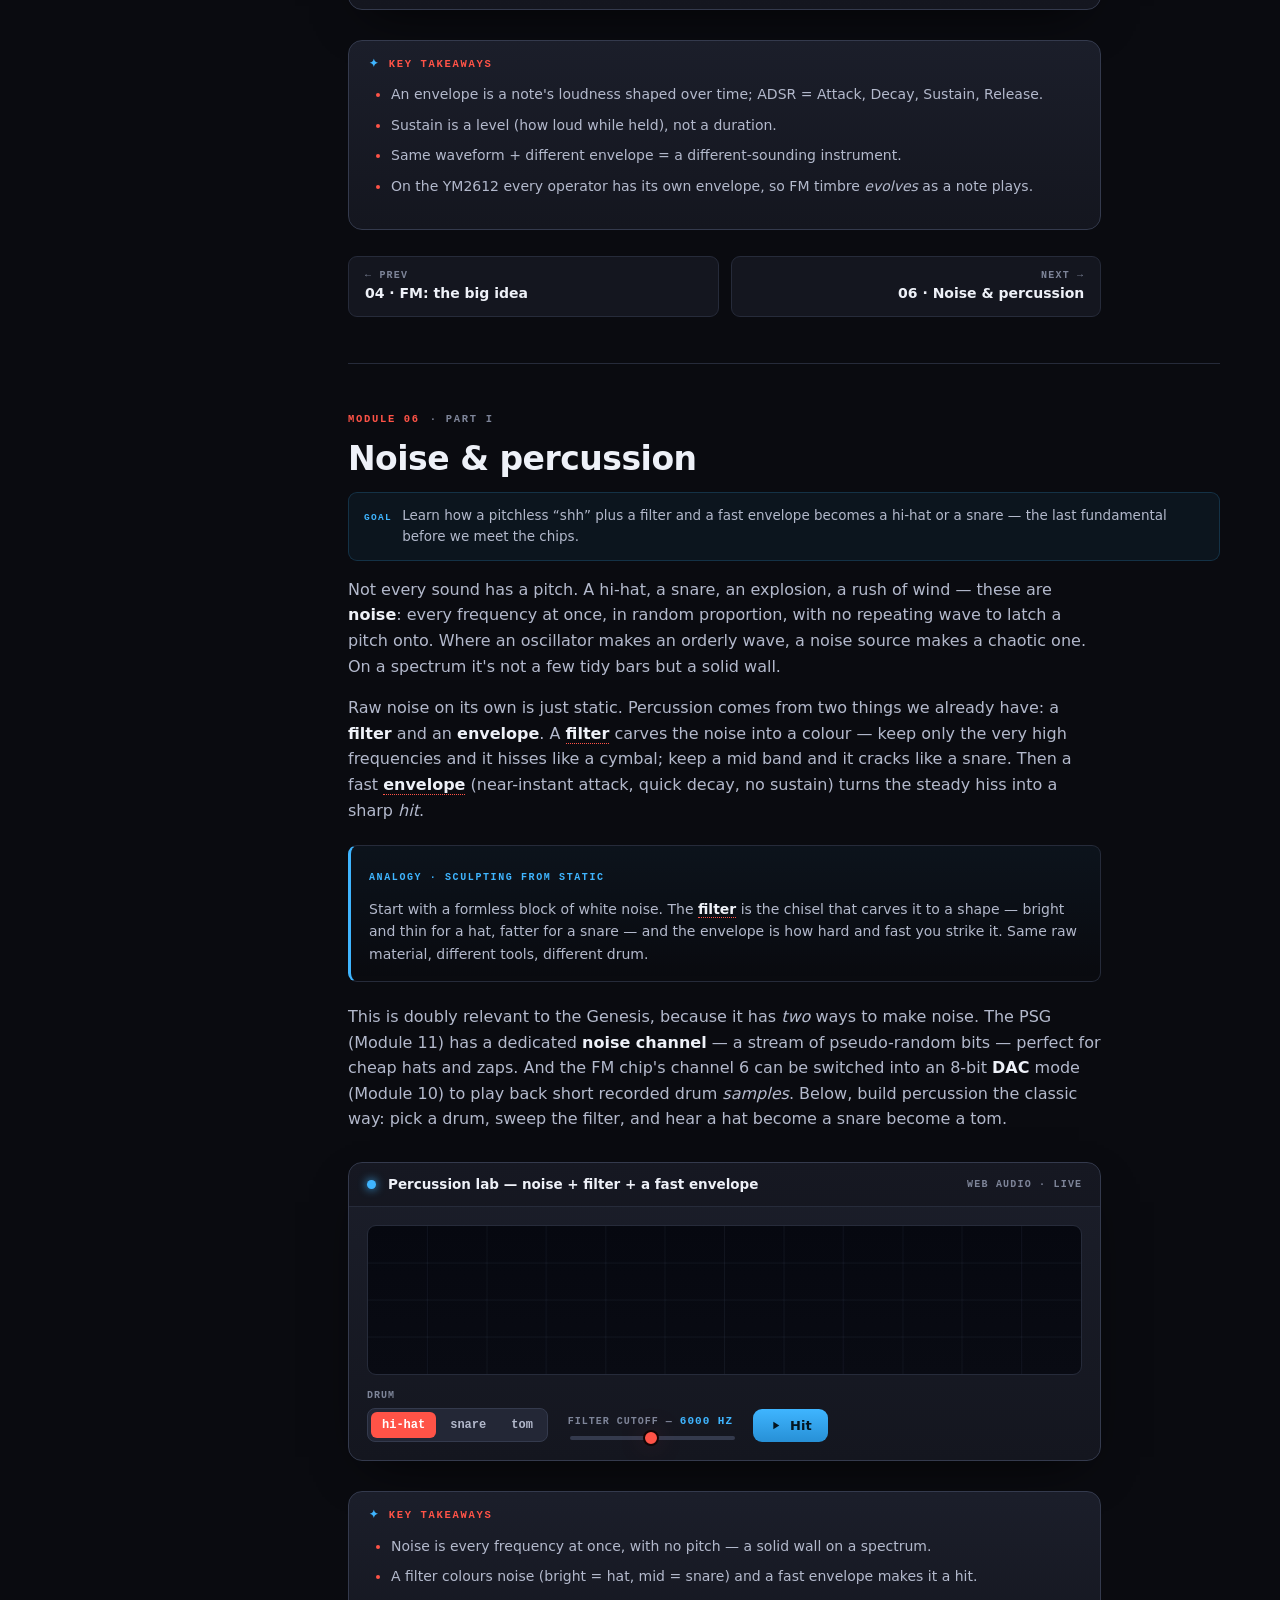
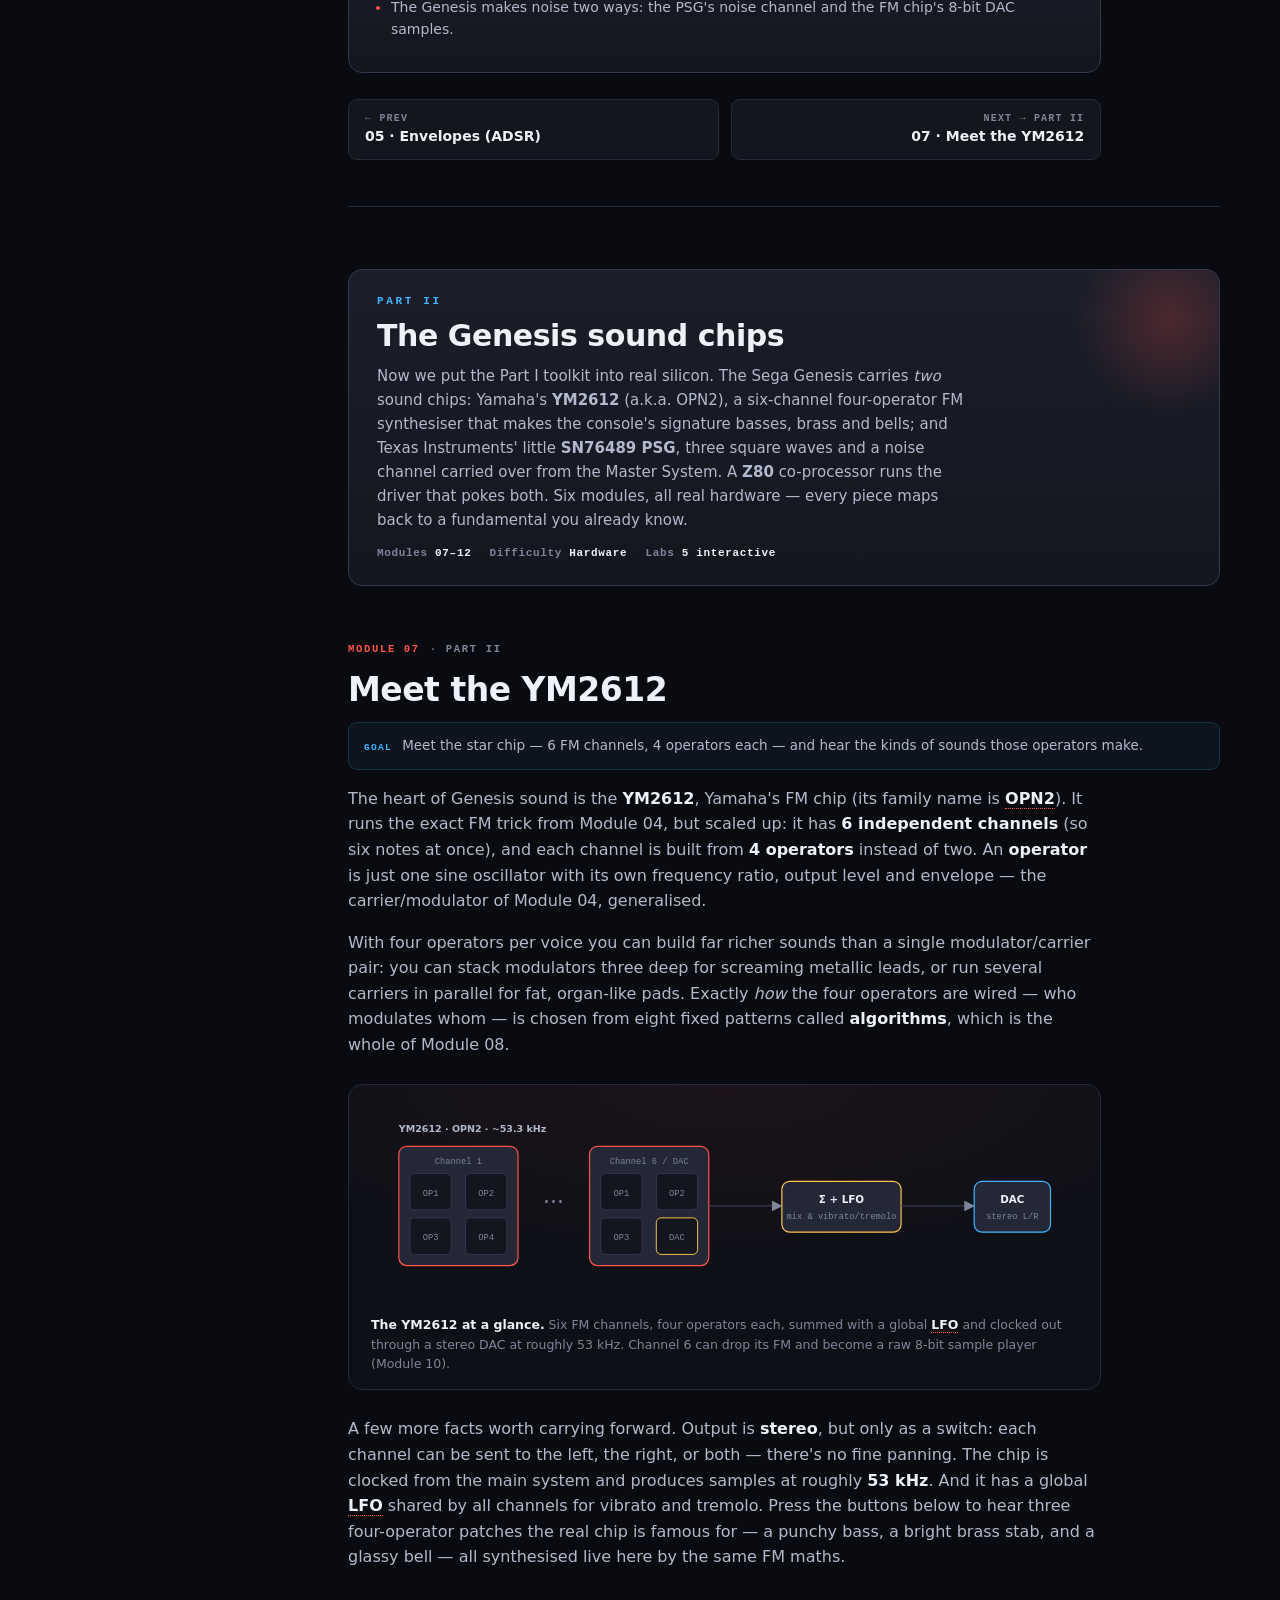
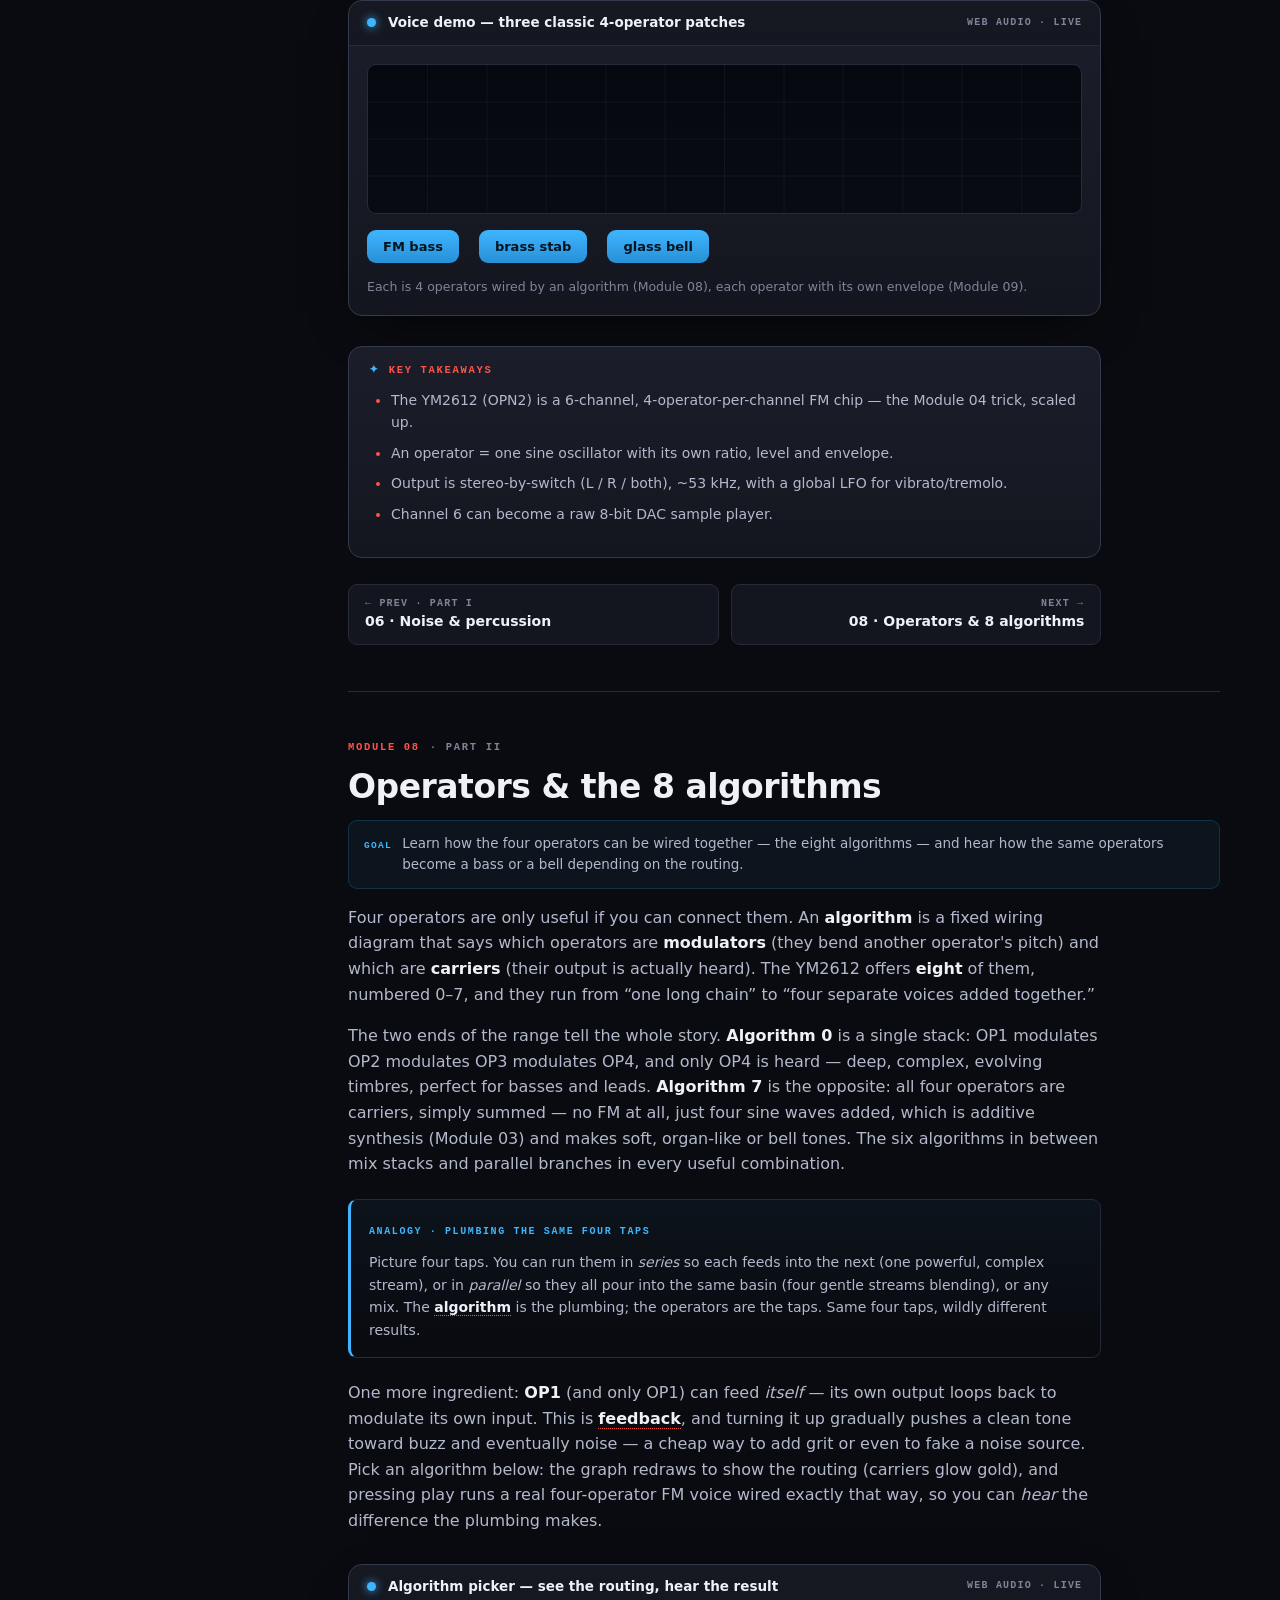
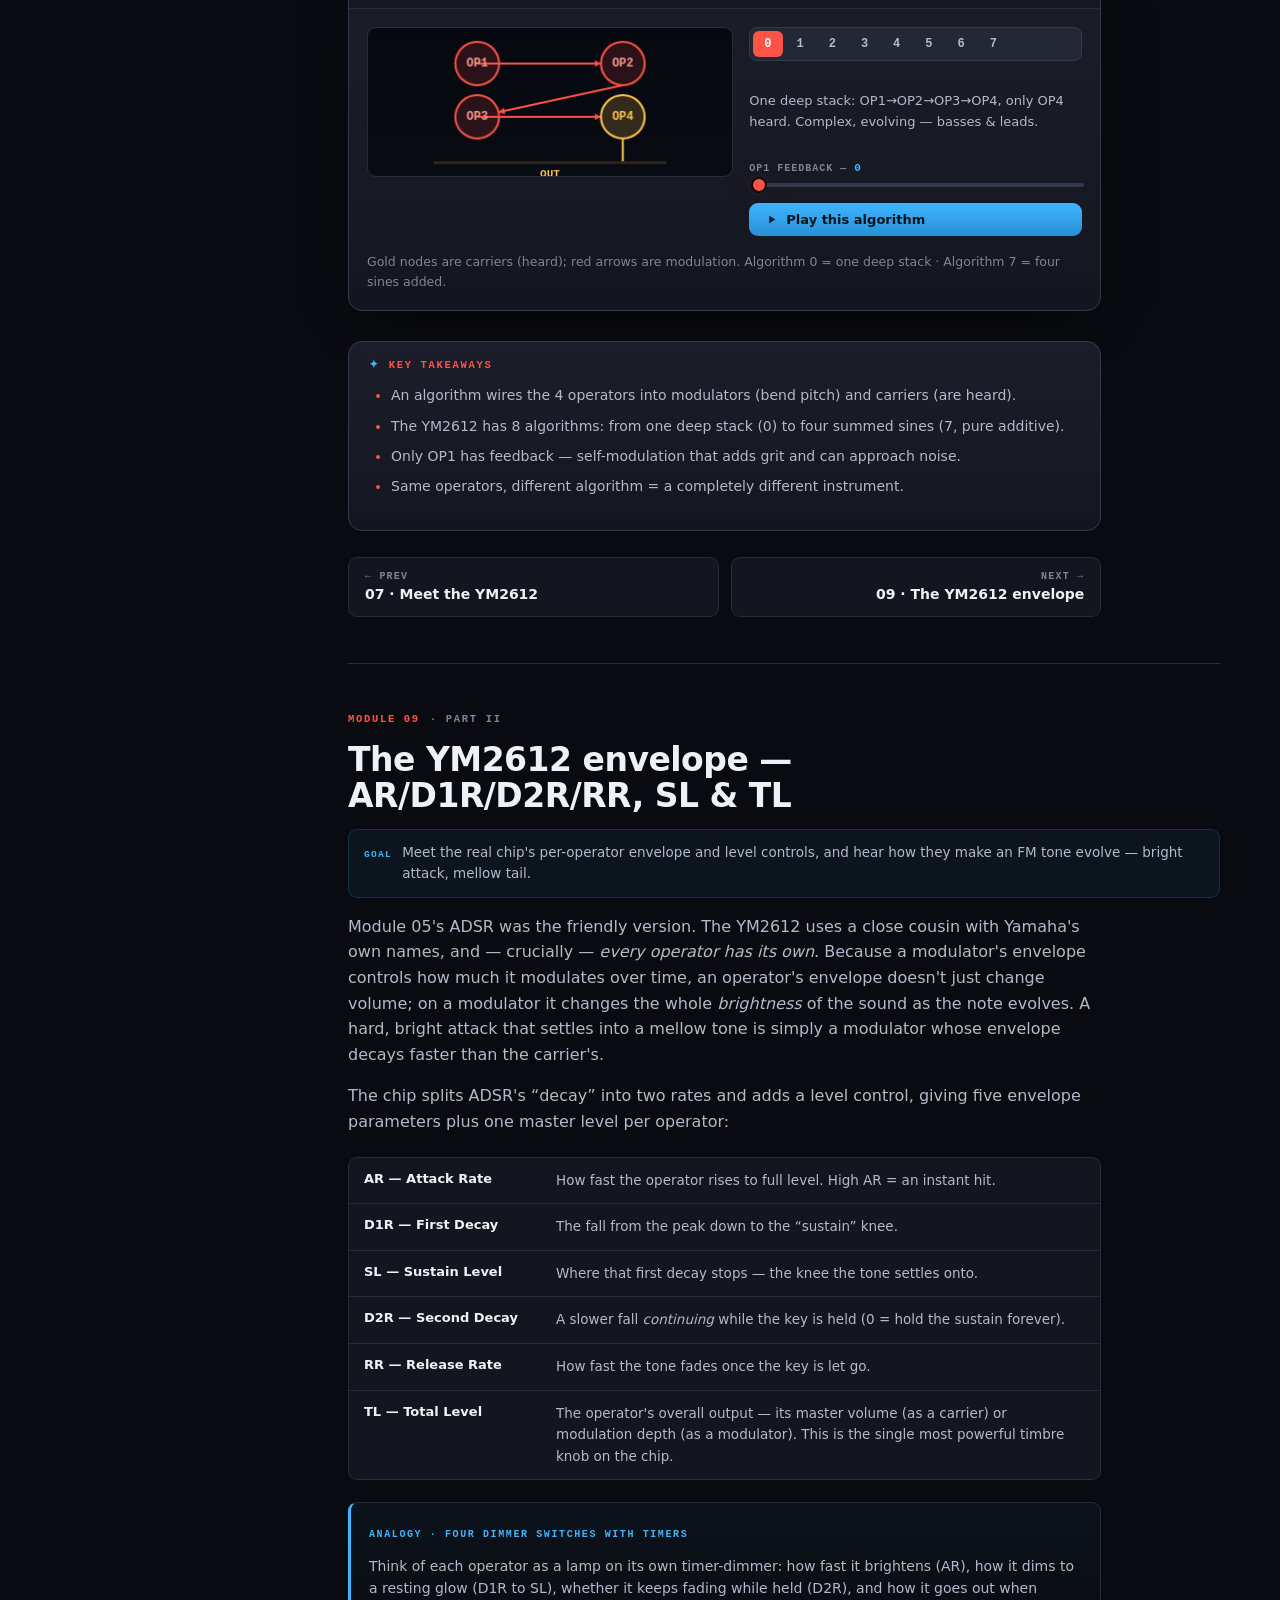
==== commit a6a00406: "Add a term-glossary command palette Press / or Cmd/Ctrl-K (or click the Terms launcher) on any cours" ====
--- a/audio/index.html
+++ b/audio/index.html
@@ -1653,5 +1653,6 @@
 </div>
 
 <script src="app.js?v=20260706a"></script>
+<script src="../palette.js" defer></script>
 </body>
 </html>
